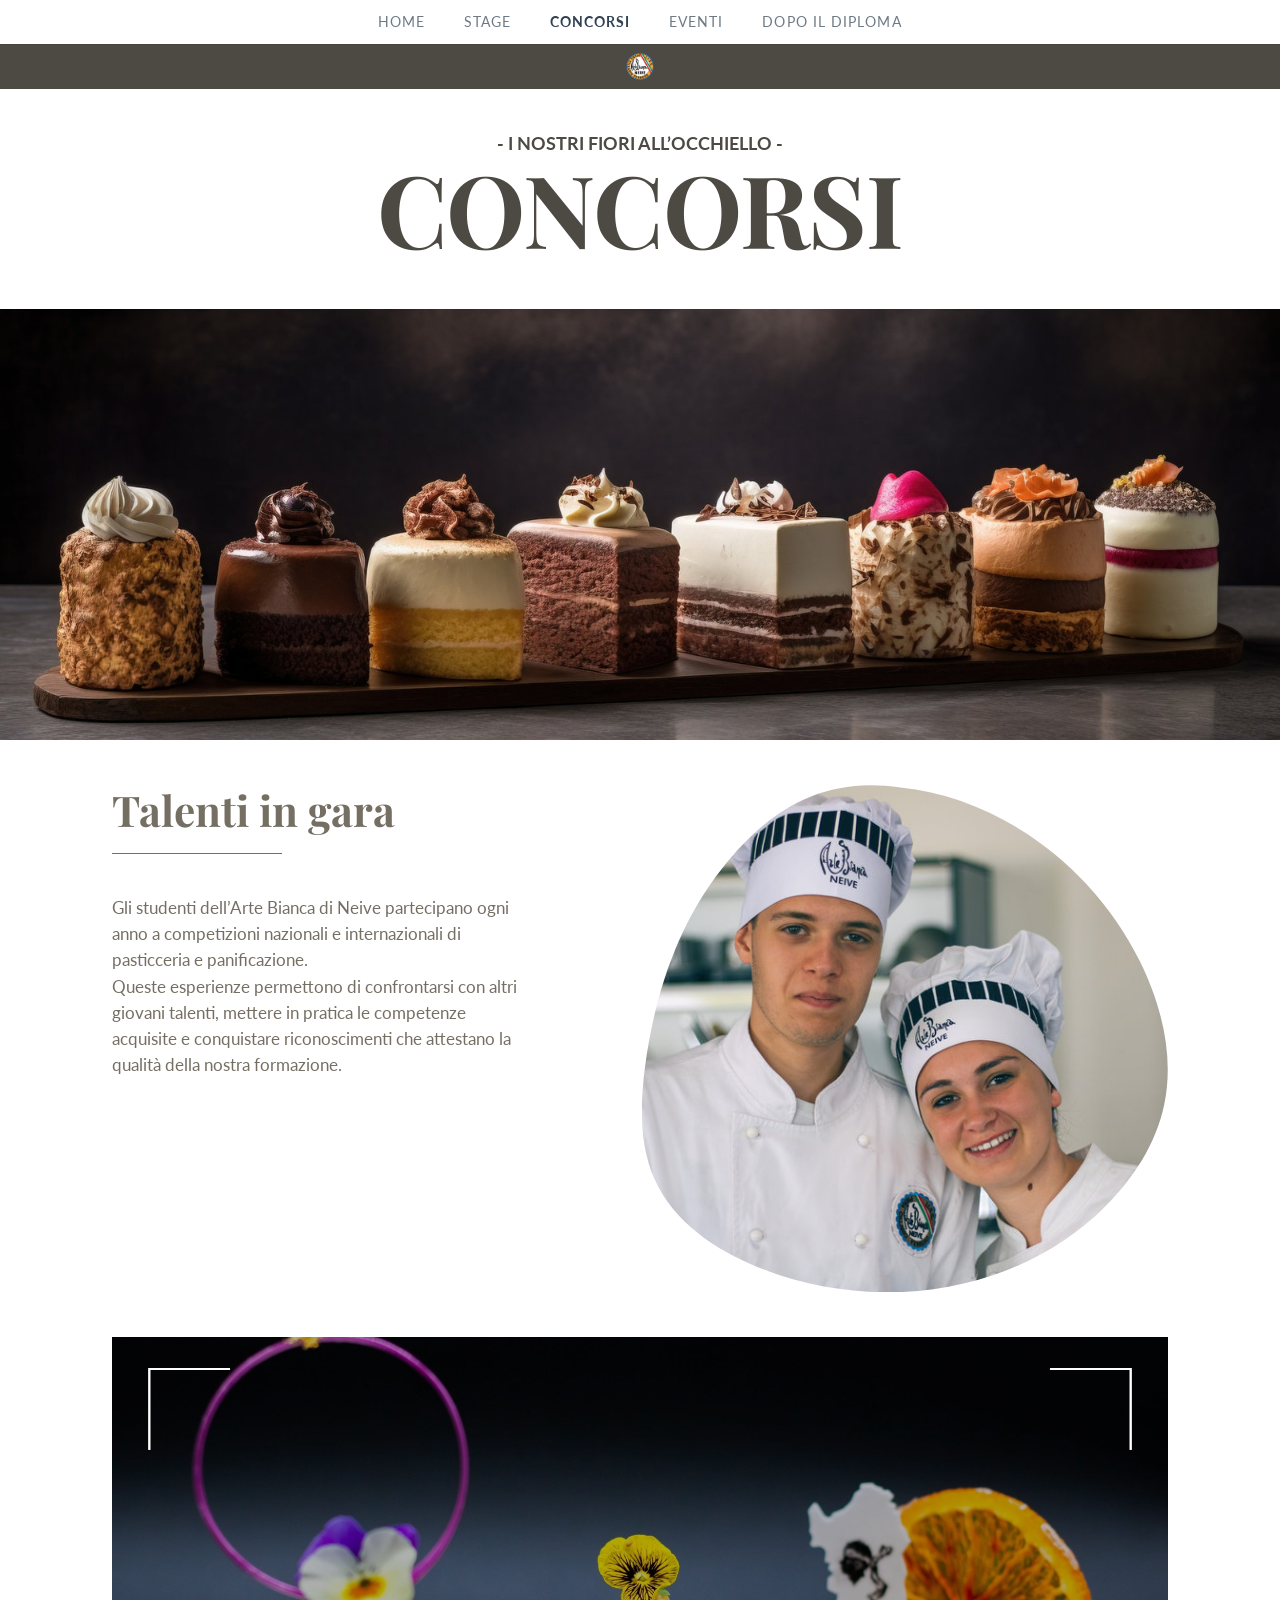
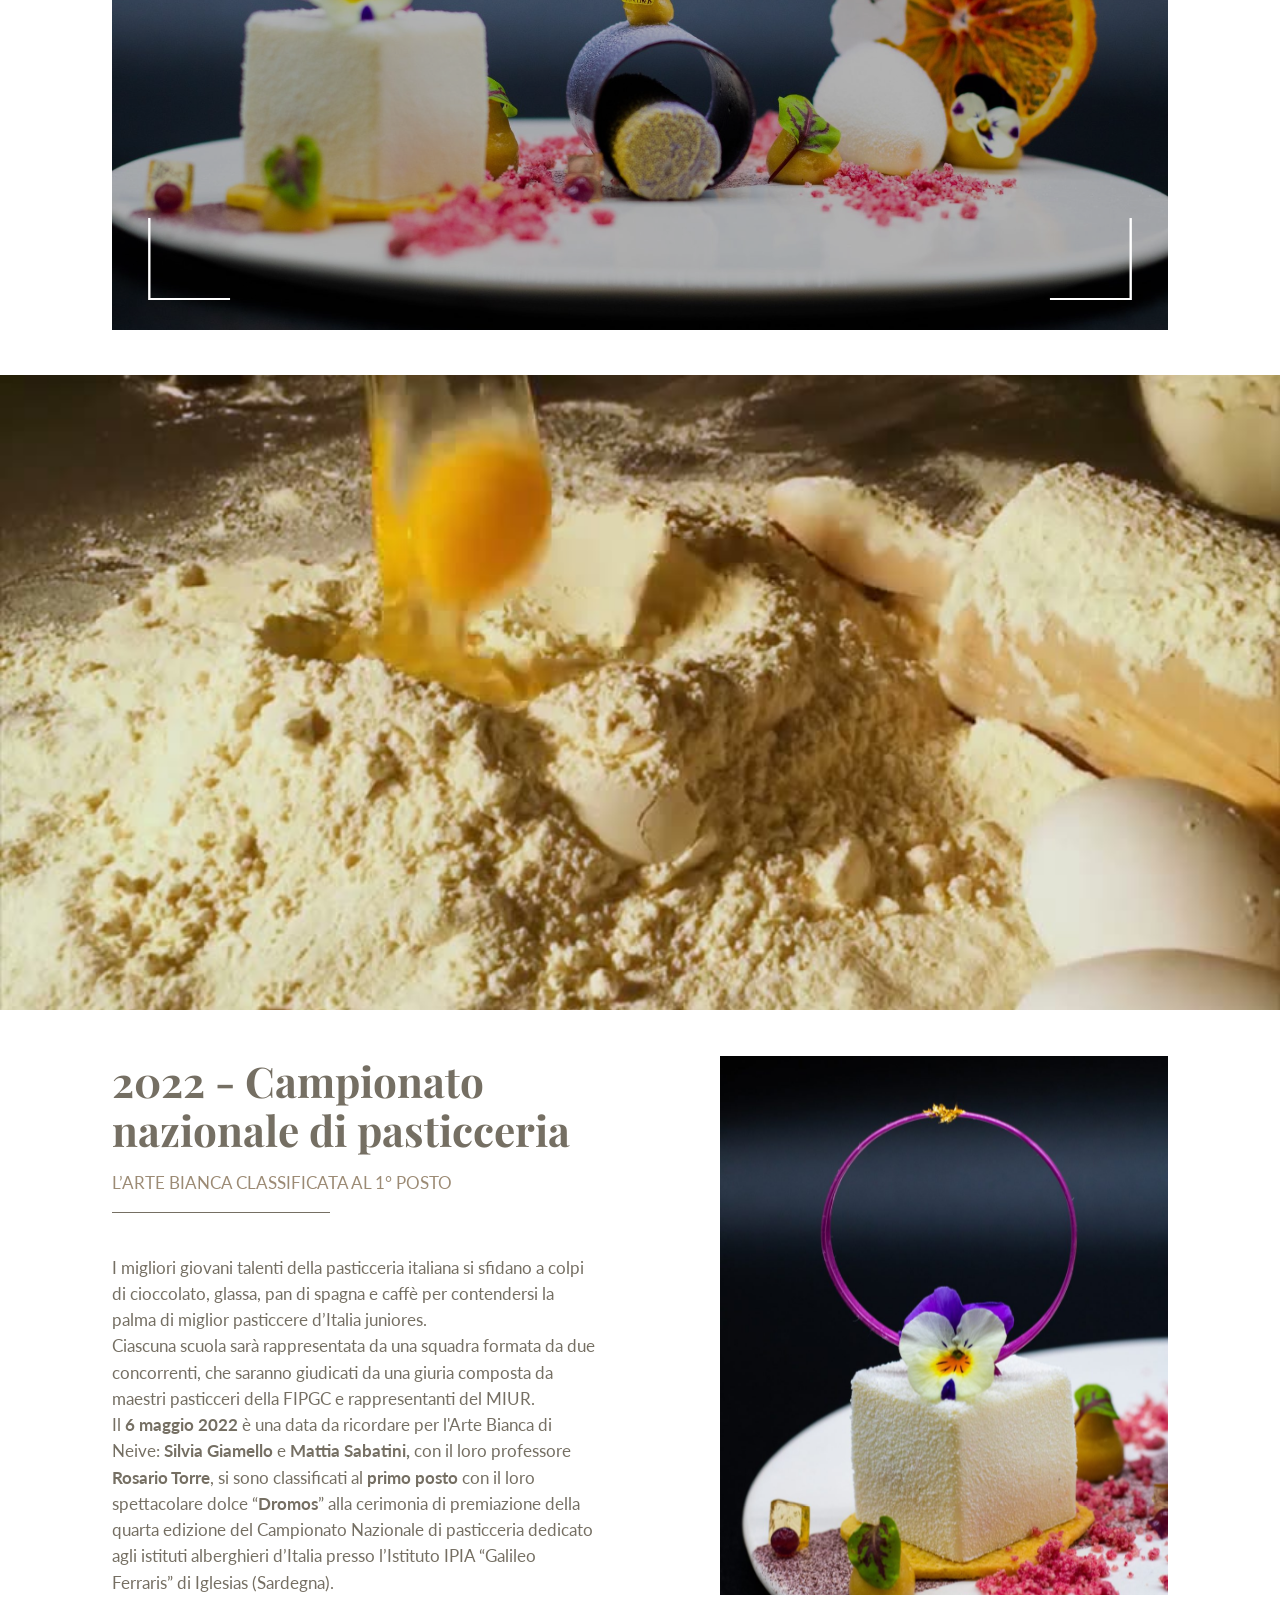
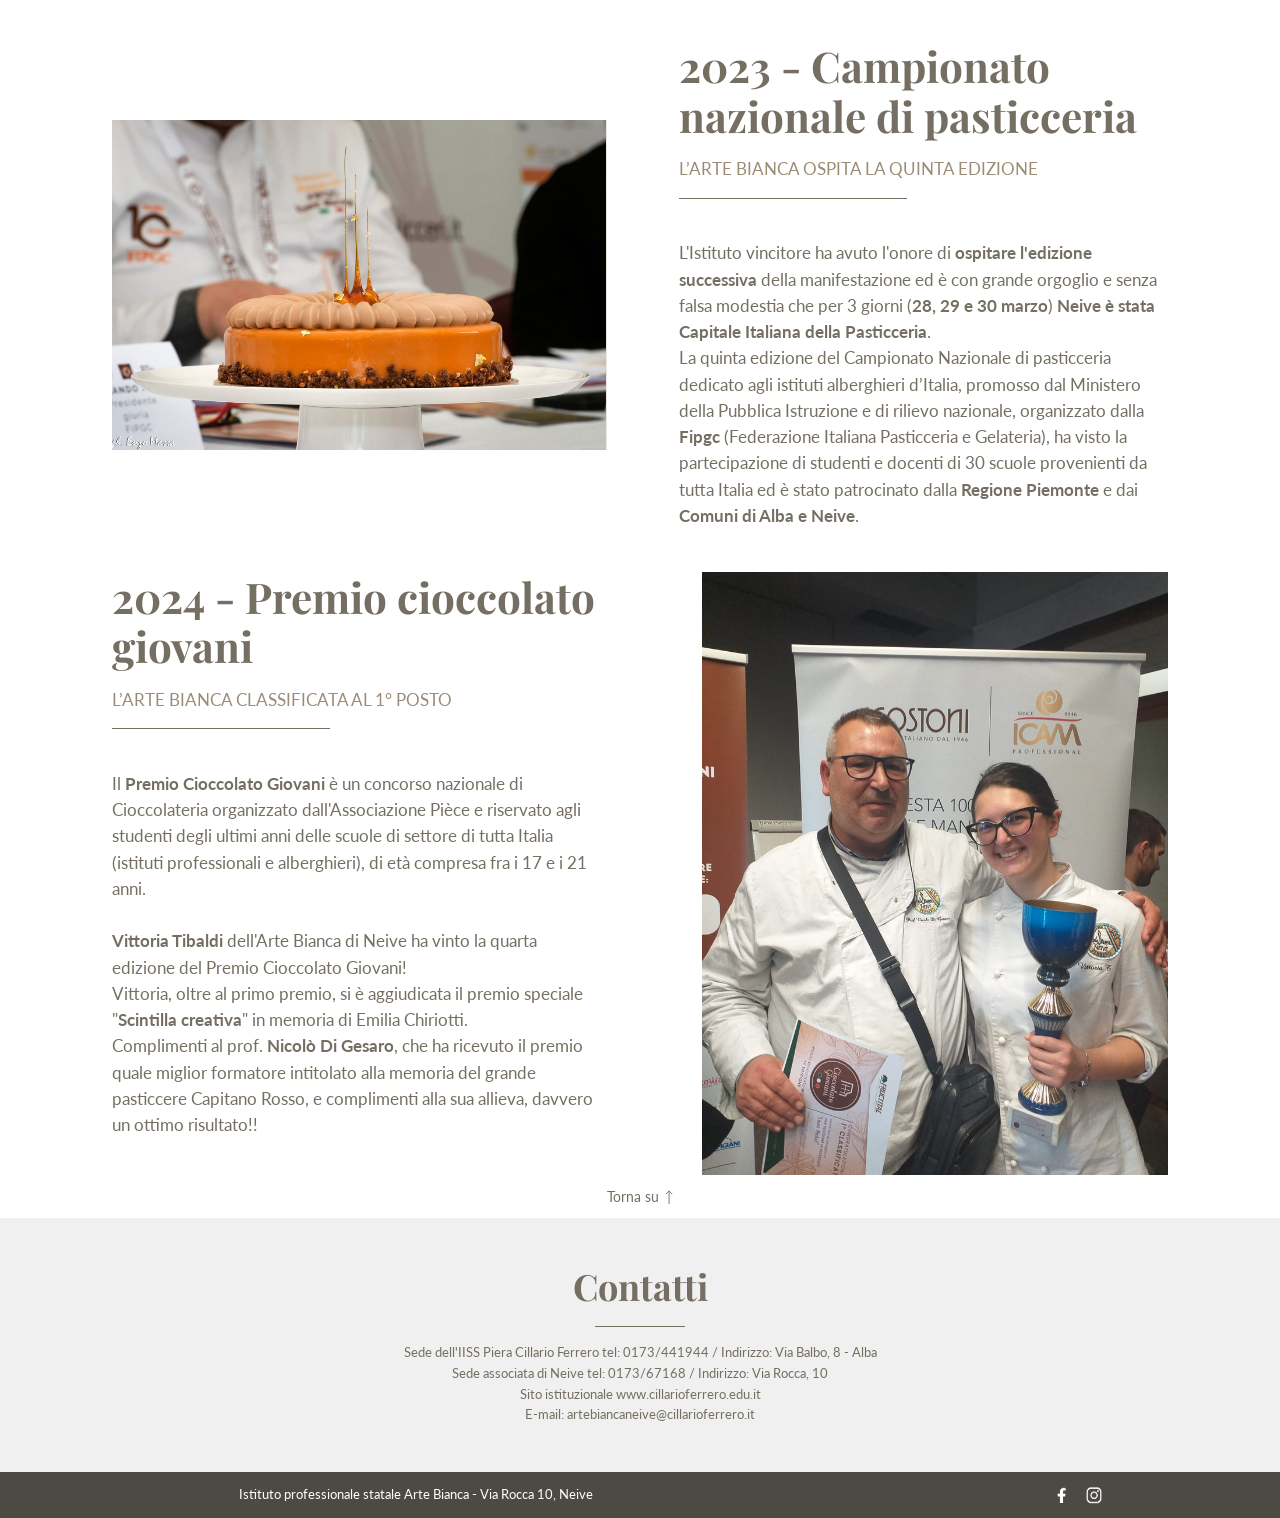
==== concorsi.html @ ced100b2 "Foto leggere e movimento discreto Foto: ogni foto delle pagine ha piu' misure (media/ridotte) e il b" ====
<!DOCTYPE html>
<html lang="it">
<head>
<meta charset="utf-8">
<meta name="viewport" content="width=device-width, initial-scale=1">
<title>Concorsi - Arte Bianca di Neive</title>
<meta name="description" content="I concorsi dell’Arte Bianca di Neive: Campionato nazionale di pasticceria e Premio Cioccolato Giovani.">
<link rel="canonical" href="https://artebiancaneive.org/concorsi">
<link rel="icon" href="favicon-32.png" sizes="32x32">
<link rel="icon" href="favicon-192.png" sizes="192x192">
<link rel="apple-touch-icon" href="apple-touch-icon.png" sizes="180x180">
<link rel="preconnect" href="https://fonts.googleapis.com">
<link rel="preconnect" href="https://fonts.gstatic.com" crossorigin>
<link href="https://fonts.googleapis.com/css2?family=Lato:wght@400;700&family=Nunito+Sans:wght@800&family=Playfair+Display:ital,wght@0,400;0,700;1,400;1,700&display=swap" rel="stylesheet">
<link rel="stylesheet" href="stile.css">
</head>
<body id="inizio">

<svg width="0" height="0" style="position:absolute" aria-hidden="true">
  <clipPath id="forma-macchia" clipPathUnits="objectBoundingBox">
    <path d="M0.9475 0.3481C0.8592 0.1611 0.6811 0.0244 0.4914 0.0044C0.3366 -0.0195 0.2347 0.0561 0.1515 0.1655C0.0683 0.2748 0.0241 0.4142 0.0062 0.5547C-0.0032 0.6290 -0.0051 0.7077 0.0237 0.7757C0.0604 0.8620 0.1404 0.9169 0.2219 0.9510C0.4411 1.0428 0.7101 1.0072 0.8807 0.8314C0.9341 0.7764 0.9778 0.7075 0.9934 0.6293C1.0124 0.5344 0.9883 0.4345 0.9475 0.3481Z"/>
  </clipPath>
</svg>

<nav class="menu" aria-label="Menu principale">
  <a href="/" data-t="HOME">HOME</a>
  <a href="/stage" data-t="STAGE">STAGE</a>
  <a href="/concorsi" class="attivo" aria-current="page" data-t="CONCORSI">CONCORSI</a>
  <a href="/eventi" data-t="EVENTI">EVENTI</a>
  <a href="/dopo-il-diploma" data-t="DOPO IL DIPLOMA">DOPO IL DIPLOMA</a>
</nav>

<div class="fascia"><img src="media/logo-scuola.png" alt="Logo Arte Bianca Neive, IISS Piera Cillario Ferrero"></div>

<header class="testata-pag">
  <p class="kicker">- I nostri fiori all’occhiello -</p>
  <h1>CONCORSI</h1>
</header>

<div class="fascia-media m" style="--m:8;aspect-ratio:1414/476"><img src="media/concorsi-hero-dolci.jpg" alt="Una fila di monoporzioni di pasticceria su un'alzata di legno" style="object-position:50% 53%" srcset="media/ridotte/concorsi-hero-dolci-480.jpg 480w, media/ridotte/concorsi-hero-dolci-800.jpg 800w, media/ridotte/concorsi-hero-dolci-1200.jpg 1200w, media/ridotte/concorsi-hero-dolci-1600.jpg 1600w, media/ridotte/concorsi-hero-dolci-2000.jpg 2000w, media/concorsi-hero-dolci.jpg 2399w" sizes="100vw"></div>

<section class="col due m" style="--m:41;--a:450;--b:581;--al:start">
  <div>
    <h2 class="t-sez" style="--tl:74">Talenti in gara</h2>
    <div class="riga m" style="--w:188;--m:10"></div>
    <div class="testo m" style="--m:45">
      <p>Gli studenti dell’Arte Bianca di Neive partecipano ogni anno a competizioni nazionali e internazionali di pasticceria e panificazione.</p>
      <p>Queste esperienze permettono di confrontarsi con altri giovani talenti, mettere in pratica le competenze acquisite e conquistare riconoscimenti che attestano la qualità della nostra formazione.</p>
    </div>
  </div>
  <img class="macchia m" style="--m:9;aspect-ratio:581/560" src="media/concorsi-talenti.jpg" alt="Due studenti dell'Arte Bianca in divisa da pasticcere" srcset="media/ridotte/concorsi-talenti-480.jpg 480w, media/ridotte/concorsi-talenti-800.jpg 800w, media/ridotte/concorsi-talenti-1200.jpg 1200w, media/ridotte/concorsi-talenti-1600.jpg 1600w, media/ridotte/concorsi-talenti-2000.jpg 2000w, media/concorsi-talenti.jpg 2400w" sizes="(max-width: 899px) 95vw, 45vw">
</section>

<div class="col riquadro m" style="--m:49;aspect-ratio:1166/656"><div class="ss" data-ss="concorsi" role="img" aria-label="I concorsi: Campionato nazionale di pasticceria, Cooking Quiz"></div></div>

<div class="fascia-media m" style="--m:49;aspect-ratio:1414/702"><video data-src="media/video-impasto-pirottini.mp4" data-poster="media/copertina-impasto-pirottini.jpg" muted loop playsinline style="object-position:50% 5%" aria-label="Impasto versato nei pirottini"></video></div>

<section class="col due m" style="--m:50;--a:540;--b:495;--al:start">
  <div>
    <h2 class="t-sez" style="--tl:55">2022 - Campionato<br>nazionale di pasticceria</h2>
    <p class="t-sotto m" style="--m:18">L’Arte Bianca classificata al 1° posto</p>
    <div class="riga m" style="--w:241;--m:19"></div>
    <div class="testo m" style="--m:46">
      <p>I migliori giovani talenti della pasticceria italiana si sfidano a colpi di cioccolato, glassa, pan di spagna e caffè per contendersi la palma di miglior pasticcere d’Italia juniores.</p>
      <p>Ciascuna scuola sarà rappresentata da una squadra formata da due concorrenti, che saranno giudicati da una giuria composta da maestri pasticceri della FIPGC e rappresentanti del MIUR.</p>
      <p>Il <b>6 maggio 2022</b> è una data da ricordare per l'Arte Bianca di Neive: <b>Silvia Giamello</b> e <b>Mattia Sabatini,</b> con il loro professore <b>Rosario Torre</b>, si sono classificati al <b>primo posto</b> con il loro spettacolare dolce “<b>Dromos</b>” alla cerimonia di premiazione della quarta edizione del Campionato Nazionale di pasticceria dedicato agli istituti alberghieri d’Italia presso l’Istituto IPIA “Galileo Ferraris” di Iglesias (Sardegna).</p>
    </div>
  </div>
  <div class="riquadro" style="aspect-ratio:495/596"><div class="ss" data-ss="campionato-2022" style="--ss-x:50%;--ss-y:45%" role="img" aria-label="Il dolce Dromos del Campionato nazionale 2022"></div></div>
</section>

<section class="col due inverti m" style="--m:50;--a:546;--b:540">
  <div>
    <h2 class="t-sez" style="--tl:55">2023 - Campionato<br>nazionale di pasticceria</h2>
    <p class="t-sotto m" style="--m:18">L’Arte Bianca ospita la quinta edizione</p>
    <div class="riga m" style="--w:252;--m:19"></div>
    <div class="testo m" style="--m:46">
      <p>L'Istituto vincitore ha avuto l'onore di <b>ospitare l'edizione successiva</b> della manifestazione ed è con grande orgoglio e senza falsa modestia che per 3 giorni (<b>28, 29 e 30 marzo</b>) <b>Neive è stata Capitale Italiana della Pasticceria</b>.</p>
      <p>La quinta edizione del Campionato Nazionale di pasticceria dedicato agli istituti alberghieri d’Italia, promosso dal Ministero della Pubblica Istruzione e di rilievo nazionale, organizzato dalla <b>Fipgc</b> (Federazione Italiana Pasticceria e Gelateria), ha visto la partecipazione di studenti e docenti di 30 scuole provenienti da tutta Italia ed è stato patrocinato dalla <b>Regione Piemonte</b> e dai <b>Comuni di Alba e Neive</b>.</p>
    </div>
  </div>
  <div class="riquadro" style="aspect-ratio:546/364"><div class="ss" data-ss="campionato-2023" role="img" aria-label="Il Campionato nazionale di pasticceria 2023 a Neive"></div></div>
</section>

<section class="col due m" style="--m:47;--a:540;--b:515;--al:start">
  <div>
    <h2 class="t-sez" style="--tl:55">2024 - Premio cioccolato<br>giovani</h2>
    <p class="t-sotto m" style="--m:18">L’Arte Bianca classificata al 1° posto</p>
    <div class="riga m" style="--w:241;--m:19"></div>
    <div class="testo m" style="--m:46">
      <p>Il <b>Premio Cioccolato Giovani</b> è un concorso nazionale di Cioccolateria organizzato dall'Associazione Pièce e riservato agli studenti degli ultimi anni delle scuole di settore di tutta Italia (istituti professionali e alberghieri), di età compresa fra i 17 e i 21 anni.</p>
      <p class="stacco"><b>Vittoria Tibaldi</b> dell'Arte Bianca di Neive ha vinto la quarta edizione del Premio Cioccolato Giovani!</p>
      <p>Vittoria, oltre al primo premio, si è aggiudicata il premio speciale "<b>Scintilla creativa</b>" in memoria di Emilia Chiriotti.</p>
      <p>Complimenti al prof. <b>Nicolò Di Gesaro</b>, che ha ricevuto il premio quale miglior formatore intitolato alla memoria del grande pasticcere Capitano Rosso, e complimenti alla sua allieva, davvero un ottimo risultato!!</p>
    </div>
  </div>
  <div class="riquadro" style="aspect-ratio:515/666"><img src="media/concorsi-premio-cioccolato.jpg" alt="Vittoria Tibaldi con la coppa del Premio Cioccolato Giovani insieme al suo professore" srcset="media/ridotte/concorsi-premio-cioccolato-480.jpg 480w, media/ridotte/concorsi-premio-cioccolato-800.jpg 800w, media/ridotte/concorsi-premio-cioccolato-1200.jpg 1200w, media/concorsi-premio-cioccolato.jpg 1536w" sizes="(max-width: 899px) 95vw, 40vw" loading="lazy" decoding="async"></div>
</section>

<a class="torna" href="#inizio">Torna su <svg viewBox="0 0 9 16" aria-hidden="true"><path d="M4.5 15.5V1M1 4.5l3.5-3.5 3.5 3.5" fill="none" stroke="currentColor" stroke-width="1"/></svg></a>

<section class="contatti">
  <h2>Contatti</h2>
  <div class="riga"></div>
  <p class="righe">Sede dell'IISS Piera Cillario Ferrero tel: 0173/441944 / Indirizzo: Via Balbo, 8 - Alba<br>Sede associata di Neive tel: 0173/67168 / Indirizzo: Via Rocca, 10<br>Sito istituzionale <a href="https://www.cillarioferrero.edu.it/" target="_blank" rel="noopener">www.cillarioferrero.edu.it</a><br>E-mail: artebiancaneive@cillarioferrero.it</p>
</section>

<footer class="piede">
  <div class="col">
    <p class="indirizzo">Istituto professionale statale Arte Bianca - Via Rocca 10, Neive</p>
    <div class="social">
      <a href="https://www.facebook.com/p/IISS-Arte-Bianca-Neive-100063560233751/?locale=it_IT" target="_blank" rel="noopener" aria-label="Facebook"><img class="fb" src="media/icona-facebook.png" alt="" loading="lazy" decoding="async"></a>
      <a href="https://www.instagram.com/iissartebiancadineive/" target="_blank" rel="noopener" aria-label="Instagram"><img class="ig" src="media/icona-instagram.png" alt="" loading="lazy" decoding="async"></a>
    </div>
  </div>
</footer>

<script src="slideshow-dati.js"></script>
<script src="slideshow.js"></script>
<script src="script.js"></script>
</body>
</html>
---- stile.css ----
/* Sito Arte Bianca di Neive - stile comune a tutte le pagine.
   Le misure vengono dal sito Canva visto largo 1414 px: 1 unita' (--u) = 1 px a quella larghezza
   e tutto scala con la finestra come fa Canva. Sotto i 900 px parte la versione per il telefono.
   Negli elementi, --m e' lo spazio sopra, --w la larghezza, --a e --b le due colonne. */

:root{
  --u: calc(100vw / 1414);
  --ink:#4d4a44; --testo:#756f63; --sotto:#9c8b75; --menu:#304254; --beige:#eae7e1; --grigio:#f0f0f0; --divisore:#d8d5d0;
  --serif:'Playfair Display', Georgia, serif;
  --sans:'Lato', Arial, sans-serif;
  --col: calc(1166 * var(--u));
  --fs: max(15px, calc(18.7 * var(--u)));
  --lh: max(23px, calc(29 * var(--u)));
}
*{box-sizing:border-box;margin:0;padding:0}
html{scroll-behavior:smooth}
body{background:#fff;color:var(--testo);font-family:var(--sans);font-size:var(--fs);line-height:var(--lh);-webkit-font-smoothing:antialiased}
a{color:inherit;text-decoration:none}
b,strong{font-weight:700}
img,video{display:block}
ul{list-style:none}
.col{width:var(--col);margin-left:auto;margin-right:auto}
.m{margin-top:calc(var(--m, 0) * var(--u))}
.w{width:calc(var(--w) * var(--u));max-width:100%}
.centro{text-align:center}
.centro .riga,.centro .w{margin-left:auto;margin-right:auto}

/* ---------- menu e fascia scura ---------- */
/* menu centrato sull'asse del logo e dei titoli; la riga sottile lo stacca dal testo quando resta in alto */
.menu{position:sticky;top:0;z-index:20;background:#fff;height:max(44px,calc(48 * var(--u)));display:flex;justify-content:center;box-shadow:0 1px 0 rgba(0,0,0,.06)}
.menu a{display:flex;flex-direction:column;align-items:center;justify-content:center;padding:0 calc(21 * var(--u));font-size:max(13px,calc(15 * var(--u)));letter-spacing:.08em;color:var(--menu);white-space:nowrap;opacity:.7;transition:opacity .2s}
/* copia invisibile in neretto: ogni voce e' gia' larga come quando e' la pagina aperta, cosi' il menu non balla */
.menu a::after{content:attr(data-t);font-weight:700;height:0;visibility:hidden;overflow:hidden}
.menu a:hover,.menu a:focus-visible,.menu a.attivo{opacity:1}
.menu a.attivo{font-weight:700}
.fascia{background:var(--ink);height:calc(50 * var(--u));display:flex;align-items:center;justify-content:center}
.fascia img{width:calc(33 * var(--u));height:auto}

/* ---------- testata della Home ---------- */
.testata{text-align:center;padding-top:calc(20 * var(--u))}
.kicker{font-weight:700;font-size:calc(20 * var(--u));line-height:calc(28 * var(--u));color:var(--ink);text-transform:uppercase}
.titolo{display:inline-block;font-family:var(--serif);color:var(--ink);font-size:calc(110.7 * var(--u));margin-top:calc(-3 * var(--u));text-align:left}
.titolo h1{font-weight:700;font-size:1em;line-height:.9937;letter-spacing:-.01em;text-align:center}
.titolo .di-neive{display:flex;align-items:baseline;padding-left:1.418em;margin-top:.0813em}
.titolo .di{font-style:italic;font-size:.1807em;line-height:1.4;width:1.55em}
.titolo .neive{font-size:.4815em;line-height:1;letter-spacing:-.01em}

/* ---------- testata delle altre pagine ---------- */
.testata-pag{height:calc(235 * var(--u));padding-top:calc(46 * var(--u));text-align:center}
.testata-pag h1{font-family:var(--serif);font-weight:700;color:var(--ink);font-size:calc(110.7 * var(--u));line-height:.9937;letter-spacing:-.01em;margin-top:calc(2 * var(--u))}
.testata-pag.senza-kicker{padding-top:calc(67 * var(--u))}

/* ---------- foto e video ---------- */
.fascia-media{width:100%;overflow:hidden;background:#e9e6e0}
.riquadro{overflow:hidden;background:#e9e6e0;position:relative}
.fascia-media img,.fascia-media video,.riquadro img,.riquadro video{width:100%;height:100%;object-fit:cover}
.eroe{aspect-ratio:1414/493}
.macchia{width:100%;aspect-ratio:1/1;object-fit:cover;clip-path:url(#forma-macchia)}

/* ---------- titoli, sottotitoli, righe ---------- */
.t-sez{font-family:var(--serif);font-weight:700;font-size:calc(46.7 * var(--u));line-height:calc(var(--tl, 65) * var(--u));color:var(--testo)}
.t-sotto{font-size:var(--fs);line-height:max(20px,calc(26 * var(--u)));color:var(--sotto);text-transform:uppercase}
.t-sotto.serif{font-family:var(--serif);line-height:max(20px,calc(22 * var(--u)))}
.riga{height:1px;background:var(--testo);width:calc(var(--w, 158) * var(--u))}
.divisore{height:1px;background:var(--divisore)}
.t-evento{font-weight:700;font-size:calc(24 * var(--u));line-height:calc(28 * var(--u));color:var(--sotto);text-transform:uppercase}

/* ---------- testo corrente ---------- */
.testo p+p{margin-top:0}
.testo .stacco{margin-top:var(--lh)}

/* ---------- due colonne ---------- */
.due{display:grid;grid-template-columns:calc(var(--a) * var(--u)) calc(var(--b) * var(--u));justify-content:space-between;align-items:var(--al, center)}
.due.inverti>:first-child{order:2}

/* ---------- tabelle ---------- */
.tabella-scorre{width:100%}
table{border-collapse:collapse;margin:0 auto;text-align:center;color:var(--testo);width:calc(var(--w, 1167) * var(--u))}
th,td{border:1px solid var(--ink);padding:0 6px;font-weight:400}
th{background:var(--testo);color:#fff;font-weight:700}
tbody tr:nth-child(even){background:var(--beige)}
.tab-piano{font-size:max(11px,calc(12 * var(--u)));line-height:1.33}
.tab-piano th{font-size:max(12px,calc(13.3 * var(--u)))}
.tab-piano th,.tab-piano td{height:calc(37 * var(--u))}
.tab-piano thead th:first-child{width:calc(582 * var(--u))}
.tab-stage{font-size:max(12px,calc(13.3 * var(--u)));line-height:1.35}
.tab-stage th{font-size:max(12px,calc(14.7 * var(--u)));text-transform:uppercase}
.tab-stage th,.tab-stage td{height:calc(var(--rh, 50.7) * var(--u))}
.maiuscolo td:first-child{text-transform:uppercase}
.breve{display:none}
.note{font-size:max(12px,calc(13.3 * var(--u)));line-height:max(18px,calc(21 * var(--u)));text-align:left}

/* ---------- video di YouTube ---------- */
.video-yt{aspect-ratio:1166/655;position:relative;background:#0f1015 center/cover no-repeat;cursor:pointer;overflow:hidden}
.video-yt .barra{position:absolute;left:0;right:0;top:0;display:flex;align-items:center;gap:12px;padding:14px 16px 40px;background:linear-gradient(rgba(0,0,0,.55),rgba(0,0,0,0));color:#fff;font-family:Roboto,Arial,sans-serif;text-align:left}
.video-yt .barra img{width:40px;height:40px;border-radius:50%;background:#fff}
.video-yt .barra b{display:block;font-size:18px;line-height:22px;font-weight:500}
.video-yt .barra small{display:block;font-size:13px;line-height:17px;opacity:.9}
.video-yt .play{position:absolute;left:50%;top:50%;width:68px;height:48px;transform:translate(-50%,-50%)}
.video-yt .play svg{width:100%;height:100%}
.video-yt .play .fondo{fill:#f00;transition:fill .15s}
.video-yt:hover .play .fondo{fill:#cc0000}
.video-yt iframe{position:absolute;inset:0;width:100%;height:100%;border:0}

/* ---------- Home: Neive e storia ---------- */
.intesta{position:relative}
.borghi{position:absolute;left:calc(311 * var(--u));top:calc(16 * var(--u));width:calc(139 * var(--u));height:auto}
.collage{display:grid;grid-template-columns:359fr 193fr;gap:calc(5 * var(--u))}
.collage .a{aspect-ratio:359/277}
.collage .b{aspect-ratio:193/277}
.collage .c{grid-column:1 / span 2;aspect-ratio:557/354}
.foto-pila{display:grid;gap:calc(4 * var(--u))}
.foto-pila .riquadro{aspect-ratio:558/354}

/* ---------- Home: Percorso 4+2 ---------- */
.p42-valori{display:flex;justify-content:center;align-items:center;gap:calc(22 * var(--u));font-family:var(--serif);font-style:italic;font-size:max(18px,calc(26 * var(--u)));line-height:1.3;color:var(--testo)}
.p42-valori i{width:calc(6 * var(--u));min-width:5px;aspect-ratio:1;border-radius:50%;background:var(--sotto)}
.p42-due{display:grid;grid-template-columns:1fr 1fr;gap:calc(6 * var(--u))}
.pannello{background:var(--grigio);padding:calc(44 * var(--u)) calc(50 * var(--u)) calc(48 * var(--u));text-align:left}
.pannello h3,.p42-alt h3{font-family:var(--serif);font-weight:700;font-size:calc(34 * var(--u));line-height:calc(44 * var(--u));color:var(--testo)}
.pannello .testo{margin-top:calc(18 * var(--u))}
.elenco{margin-top:calc(22 * var(--u))}
.elenco li{position:relative;padding-left:calc(24 * var(--u))}
.elenco li+li{margin-top:calc(10 * var(--u))}
.elenco li::before{content:"";position:absolute;left:0;top:calc(0.5 * var(--lh) - 3px);width:6px;height:6px;border-radius:50%;background:var(--sotto)}
.tappe{margin-top:calc(26 * var(--u))}
.tappa{display:grid;grid-template-columns:calc(84 * var(--u)) 1fr;column-gap:calc(24 * var(--u));align-items:center}
.tappa .n{width:calc(84 * var(--u));height:calc(84 * var(--u));min-width:56px;min-height:56px;border-radius:50%;background:#fff;display:flex;align-items:center;justify-content:center;font-family:var(--serif);font-weight:700;font-size:max(30px,calc(44 * var(--u)));line-height:1;color:var(--testo)}
.tappa b{display:block;font-family:var(--serif);font-size:max(19px,calc(24 * var(--u)));line-height:1.25;font-weight:700}
.tappa small{display:block;font-size:var(--fs);line-height:var(--lh)}
.tappa-filo{width:1px;height:calc(34 * var(--u));min-height:22px;background:var(--sotto);margin-left:calc(42 * var(--u))}
.p42-alt{margin-top:calc(6 * var(--u));background:var(--beige);padding:calc(40 * var(--u)) calc(50 * var(--u)) calc(46 * var(--u));text-align:center}
.p42-alt .testo{margin-top:calc(10 * var(--u))}
.scelte{display:flex;justify-content:center;flex-wrap:wrap;gap:calc(16 * var(--u));margin-top:calc(26 * var(--u))}
.scelte span{background:#fff;border-radius:999px;padding:calc(14 * var(--u)) calc(34 * var(--u));min-width:calc(250 * var(--u));font-family:var(--serif);font-style:italic;font-size:max(17px,calc(22 * var(--u)));line-height:1.3;color:var(--testo)}

/* ---------- Stage: mosaico e mobilita' ---------- */
.mosaico{display:grid;gap:calc(5 * var(--u))}
.mosaico .fila{display:grid;gap:calc(4 * var(--u))}
.mosaico .r1{aspect-ratio:651/302}
.mosaico .f2{grid-template-columns:1fr 1fr}
.mosaico .f2 .riquadro{aspect-ratio:325/151}
.mosaico .f3{grid-template-columns:211fr 224fr 205fr;gap:calc(5 * var(--u))}
.mosaico .f3 .riquadro{aspect-ratio:auto;height:calc(150 * var(--u))}
.mosaico .logo{background:#fff}
.mosaico .logo img{object-fit:contain}
.foto-estero{display:grid;grid-template-columns:578fr 583fr;gap:calc(5 * var(--u))}
.foto-estero .sx{display:grid;grid-template-rows:307fr 292fr;gap:calc(6 * var(--u))}
.foto-estero .sx .riquadro img{position:absolute;inset:0}
.foto-estero .dx{aspect-ratio:583/604}
.cifre{font-variant-numeric:lining-nums}
.tasto circle{fill:rgba(255,255,255,.78)}
.tasto path{fill:rgba(70,45,45,.75)}

/* ---------- Eventi: righe con foto o video a destra ---------- */
.evento{display:grid;grid-template-columns:calc(450 * var(--u)) calc(640 * var(--u));justify-content:space-between;align-items:center;padding:calc(25 * var(--u)) 0}
.evento+.evento{border-top:1px solid var(--divisore)}
.evento .testo{margin-top:calc(46 * var(--u))}
.master{background:var(--grigio);display:grid;grid-template-columns:calc(471 * var(--u)) calc(500 * var(--u));column-gap:calc(92 * var(--u));padding:calc(23 * var(--u)) calc(76 * var(--u)) calc(24 * var(--u)) calc(22 * var(--u));align-items:start}
.master .foto{aspect-ratio:471/632;border-radius:7px}
.master .intesta-m{display:flex;justify-content:space-between;align-items:baseline;margin-top:calc(48 * var(--u))}
.master .data{font-size:var(--fs);line-height:calc(22 * var(--u));color:var(--sotto)}
.master .testo{margin-top:calc(46 * var(--u))}

/* ---------- Dopo il diploma: schede dei video degli ex allievi ---------- */
.ex-allievi{display:grid;grid-template-columns:1fr 1fr;gap:calc(5 * var(--u)) calc(6 * var(--u))}
.scheda-video{display:block;background:var(--grigio);padding:calc(20 * var(--u)) calc(23 * var(--u)) calc(24 * var(--u))}
.scheda-video .anteprima{display:block;position:relative;aspect-ratio:532/299;border-radius:7px;overflow:hidden;background:#000}
.scheda-video .anteprima img{width:100%;height:100%;object-fit:contain}
.scheda-video .anteprima{cursor:pointer}
.scheda-video .anteprima iframe{position:absolute;inset:0;width:100%;height:100%;border:0}
.in-onda{cursor:default !important}
.scheda-video .tasto{position:absolute;left:50%;top:50%;width:max(36px,calc(45 * var(--u)));aspect-ratio:1;transform:translate(-50%,-50%);transition:transform .2s}
.scheda-video:hover .tasto{transform:translate(-50%,-50%) scale(1.12)}
.scheda-video .nome{display:block;margin-top:calc(28 * var(--u));font-family:var(--serif);font-weight:700;font-style:italic;font-size:max(17px,calc(21.3 * var(--u)));line-height:calc(25 * var(--u));color:var(--testo)}

/* ---------- chiusura ---------- */
.torna{display:flex;justify-content:center;align-items:center;gap:6px;margin-top:calc(13 * var(--u));font-size:max(14px,calc(16 * var(--u)));line-height:calc(25 * var(--u))}
.torna svg{width:max(8px,calc(9 * var(--u)));height:max(14px,calc(16 * var(--u)))}
.contatti{background:var(--grigio);margin-top:calc(10 * var(--u));padding:calc(47 * var(--u)) 0 calc(52 * var(--u));text-align:center}
.contatti h2{font-family:var(--serif);font-weight:700;font-size:calc(39.9 * var(--u));line-height:calc(55.9 * var(--u))}
.contatti .riga{width:calc(100 * var(--u));margin:calc(16 * var(--u)) auto 0}
.contatti .righe{margin-top:calc(17 * var(--u));font-size:max(13px,calc(14.6 * var(--u)));line-height:max(20px,calc(23 * var(--u)))}
.piede{background:var(--ink);color:#fff}
.piede .col{display:flex;align-items:center;min-height:calc(50 * var(--u));font-size:max(13px,calc(14.6 * var(--u)));line-height:1.35}
.piede .indirizzo{width:calc(558 * var(--u));margin-left:calc(57 * var(--u));text-align:center}
.piede .social{margin-left:auto;margin-right:calc(72.6 * var(--u));display:flex;align-items:center;gap:calc(21 * var(--u))}
.piede .fb{height:calc(17 * var(--u))}
.piede .ig{height:calc(19 * var(--u))}

/* ---------- slideshow rifatti nella pagina (slideshow.js) ---------- */
.ss{position:relative;width:100%;height:100%;overflow:hidden;background:#e9e6e0}
.ss-palco{position:absolute;left:0;top:0;transform-origin:0 0}
.ss-pagina{position:absolute;left:0;top:0;overflow:hidden;display:none;will-change:transform,opacity}
.ss .ss-palco img{position:absolute;display:block;object-fit:fill;max-width:none}
.ss-testo{display:flex;align-items:center;justify-content:center;text-align:center;font-family:'Nunito Sans',sans-serif;font-weight:800;line-height:1.2;text-transform:uppercase;text-shadow:.035em .04em .07em rgba(0,0,0,.55)}
.ss-testo span{position:relative}
.ss-barra{position:absolute;top:0;height:100%;background:#fff;display:none}

/* ---------- telefono ---------- */
@media (max-width: 899px){
  :root{ --u: calc(100vw / 600); --col: calc(100vw - 32px); --fs: 16px; --lh: 25px; }
  /* le cinque voci si dividono la riga in parti uguali: tutte visibili, facili da toccare, mai tagliate */
  .menu{justify-content:flex-start;padding:0 10px;overflow-x:auto;scrollbar-width:none}
  .menu::-webkit-scrollbar{display:none}
  .menu a{flex:1 1 auto;padding:0;font-size:clamp(11px,3.2vw,13px);letter-spacing:.02em}
  .fascia{height:44px}
  .fascia img{width:30px}
  .testata{padding:20px 16px 0}
  .kicker{font-size:13px;line-height:20px}
  .titolo{font-size:13.3vw;margin-top:2px}
  .titolo .di{font-size:12px;width:auto;margin-right:6px}
  .testata-pag{height:auto;padding:26px 16px 28px}
  .testata-pag.senza-kicker{padding-top:30px}
  .testata-pag h1{font-size:var(--tmob, 13.3vw);margin-top:6px}
  .eroe,.fascia-media{aspect-ratio:16/10 !important}
  .w{width:100%}
  .due,.due.inverti{grid-template-columns:1fr;gap:28px}
  .due.inverti>:first-child{order:0}
  .due>*{margin-top:0 !important}
  .borghi{left:auto;right:0;top:4px;width:92px}
  .intesta.con-logo{padding-right:100px}
  .macchia{max-width:360px;margin:0 auto}
  table{width:100%}
  .tab-piano{font-size:12px;line-height:1.3}
  .tab-piano th,.tab-piano td{height:32px;padding:4px 3px}
  .tab-piano th{font-size:12px}
  .tab-piano thead th:first-child{width:auto}
  .tab-piano th:not(:first-child),.tab-piano td:not(:first-child){width:34px}
  .tab-piano .lungo{display:none}
  .tab-piano .breve{display:inline}
  .tab-stage{font-size:12px}
  .tab-stage th{font-size:12px}
  .tab-stage th,.tab-stage td{height:auto;padding:8px 4px}
  .p42-valori{flex-wrap:wrap;gap:8px 14px}
  .p42-due{grid-template-columns:1fr}
  .pannello,.p42-alt{padding:24px 20px 26px}
  .pannello h3,.p42-alt h3{font-size:26px;line-height:34px}
  .scelte span{min-width:0;width:100%;max-width:280px;padding:10px 18px}
  .tappa{grid-template-columns:56px 1fr;column-gap:16px}
  .tappa-filo{margin-left:28px}
  .evento{grid-template-columns:1fr;gap:18px;padding:24px 0}
  .evento>.riquadro{order:-1}
  .evento .testo{margin-top:14px;max-width:none !important}
  .t-sotto.serif br{display:none}
  .master{grid-template-columns:1fr;padding:16px 16px 22px;row-gap:0}
  .master .foto{max-width:360px;width:100%;margin:0 auto}
  .master .intesta-m{margin-top:18px;flex-wrap:wrap;gap:4px 12px}
  .master .testo{margin-top:12px}
  .ex-allievi{grid-template-columns:1fr;gap:8px}
  .scheda-video{padding:14px 14px 16px}
  .scheda-video .nome{margin-top:12px;line-height:24px}
  .foto-estero{grid-template-columns:1fr}
  .foto-estero .sx{grid-template-rows:none}
  .foto-estero .sx .riquadro:nth-child(1){aspect-ratio:578/307}
  .foto-estero .sx .riquadro:nth-child(2){aspect-ratio:578/292}
  .contatti .righe{font-size:14px}
  .piede .col{flex-direction:column;gap:12px;padding:16px 0}
  .piede .indirizzo{width:auto;margin:0}
  .piede .social{margin:0;gap:22px}
  .piede .fb{height:17px}.piede .ig{height:19px}
  .torna svg{height:14px}
}

/* tablet in verticale: stessa versione del telefono, ma il menu resta raccolto al centro */
@media (min-width: 480px) and (max-width: 899px){
  .menu{justify-content:center}
  .menu a{flex:0 0 auto;padding:0 14px}
}

/* ---------- movimento ---------- */
/* comparsa: quello che sta sotto il primo schermo sale di poco e si accende quando arriva (script.js mette .rivela, poi .visto) */
.rivela{opacity:0;transform:translateY(24px);transition:opacity .8s ease,transform 1s cubic-bezier(.2,.65,.25,1);transition-delay:var(--ritardo,0s)}
.rivela.piena{transform:none}
.rivela.visto{opacity:1;transform:none}
/* la riga sottile sotto i titoli si allunga: dal centro nei blocchi centrati, da sinistra negli altri */
.riga.rivela{opacity:1;transform:scaleX(0);transform-origin:0 50%;transition:transform 1.1s cubic-bezier(.2,.65,.25,1);transition-delay:calc(var(--ritardo,0s) + .2s)}
.centro .riga.rivela,.contatti .riga.rivela{transform-origin:50% 50%}
.riga.rivela.visto{transform:scaleX(1)}
@media print{.rivela{opacity:1 !important;transform:none !important}}

/* foto che rispondono al mouse (solo dove c'e' un mouse): ingrandimento lento del 4% dentro la cornice; i loghi restano fermi */
@media (hover:hover) and (pointer:fine){
  .riquadro>img:not([alt^="Logo"]){transition:transform 1.2s cubic-bezier(.2,.65,.25,1)}
  .riquadro:hover>img:not([alt^="Logo"]){transform:scale(1.04)}
}

/* cambio pagina in dissolvenza; il menu resta fermo al suo posto */
@view-transition{navigation:auto}
.menu{view-transition-name:menu}
::view-transition-old(root),::view-transition-new(root){animation-duration:.4s}

/* chi ha chiesto al telefono o al computer di ridurre le animazioni vede il sito fermo come prima */
@media (prefers-reduced-motion: reduce){
  @view-transition{navigation:none}
  .riquadro>img{transition:none !important;transform:none !important}
}
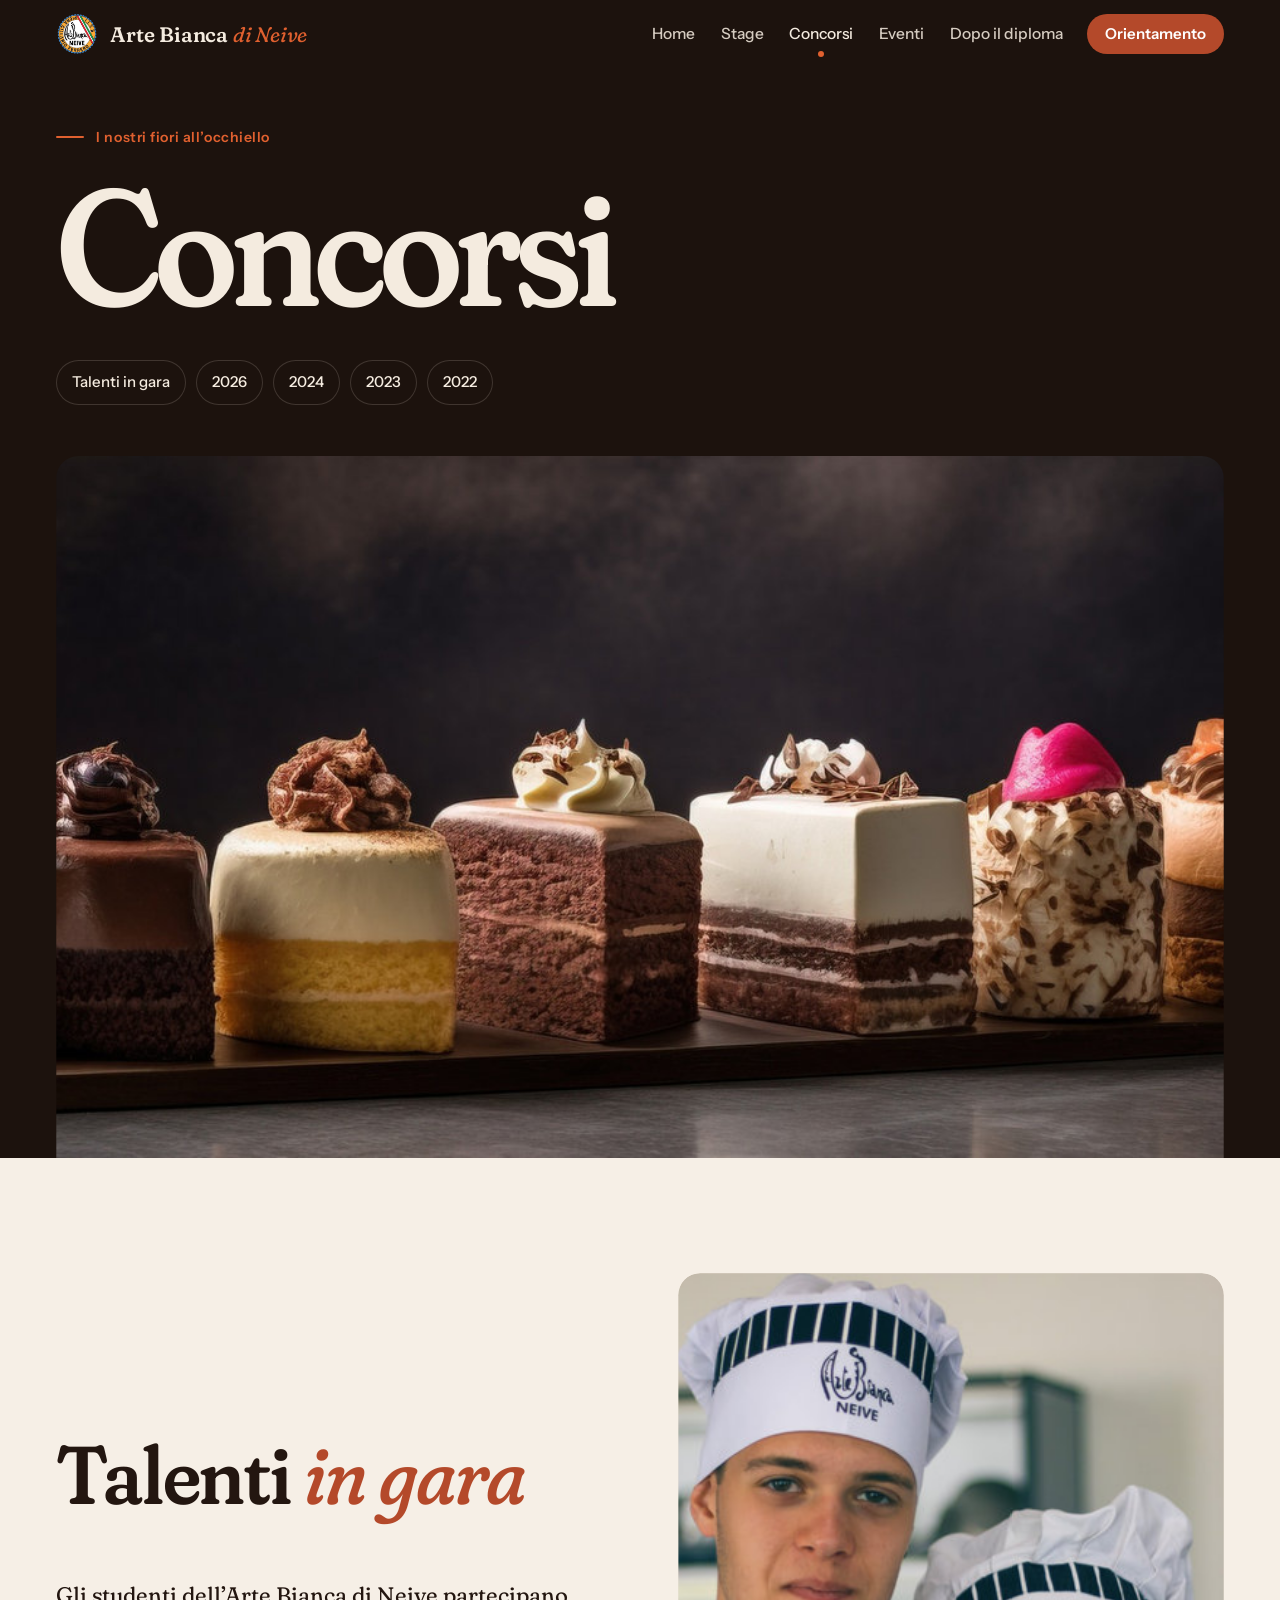
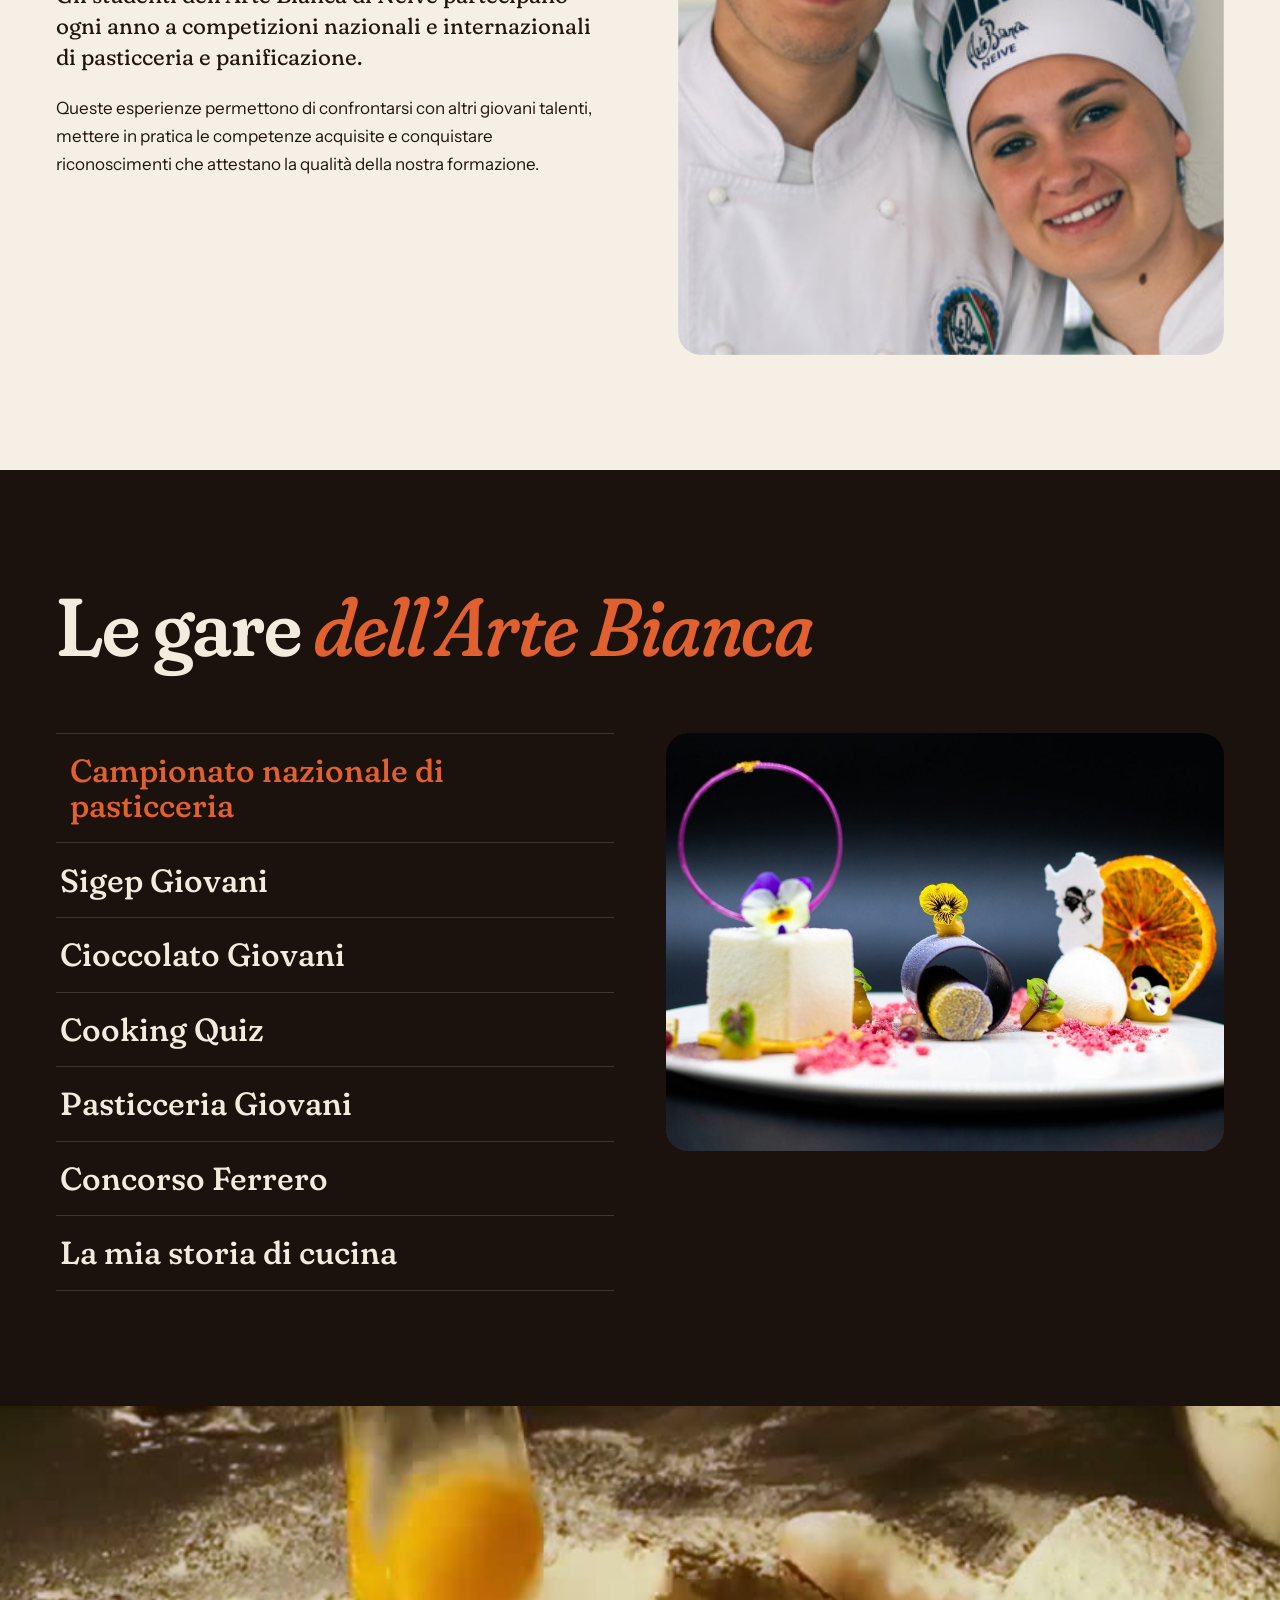
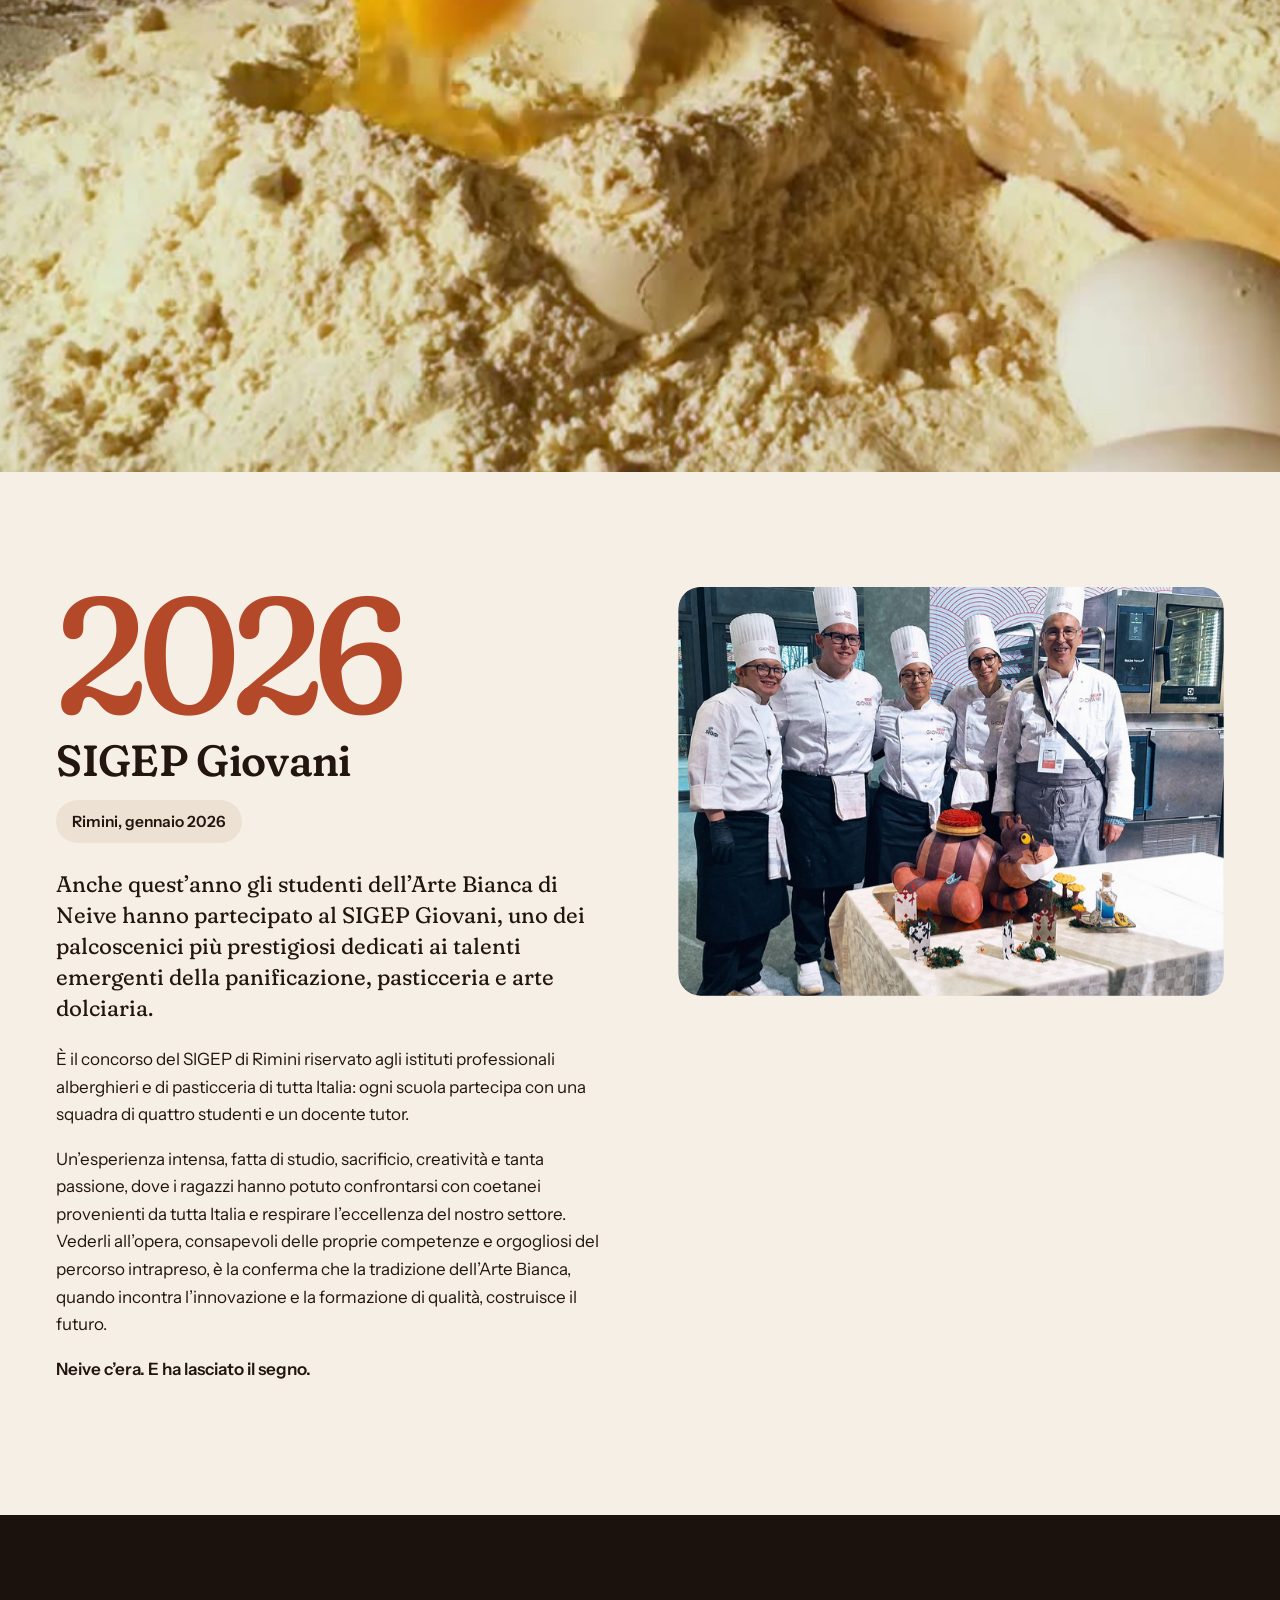
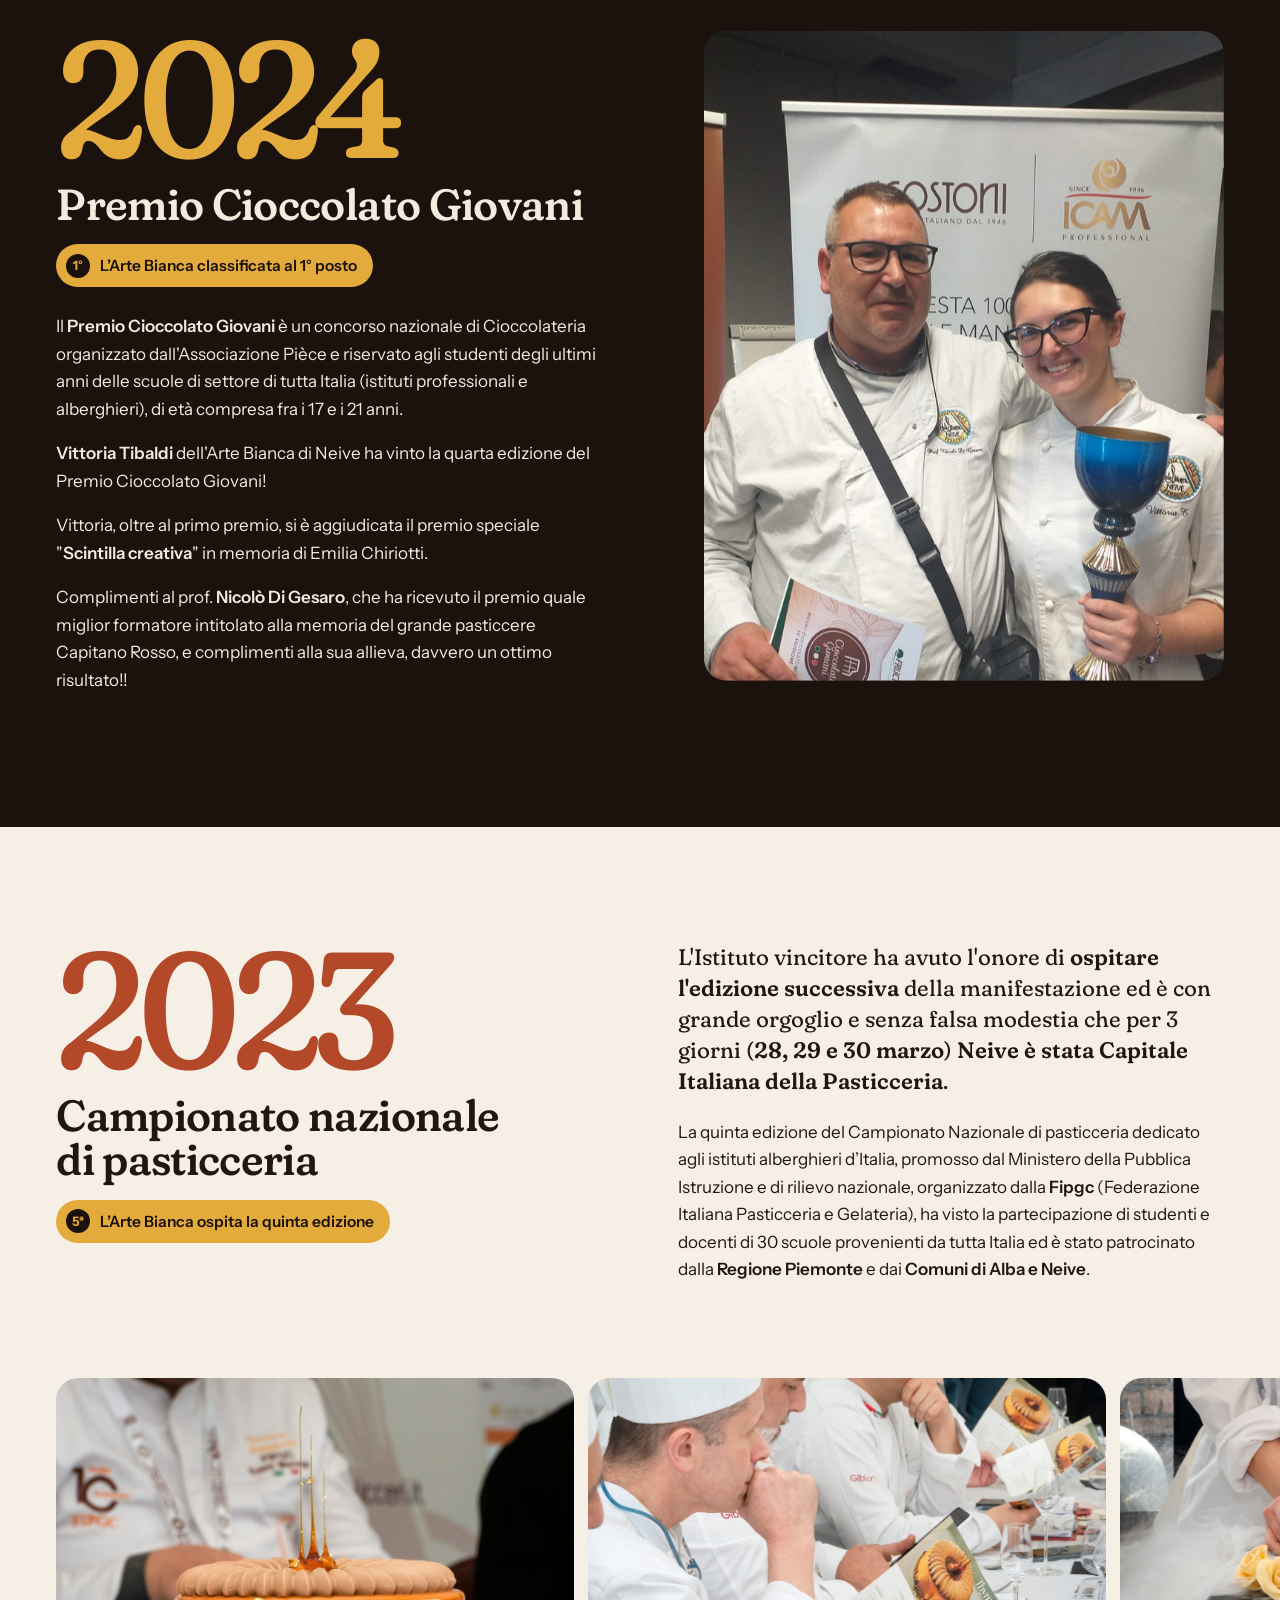
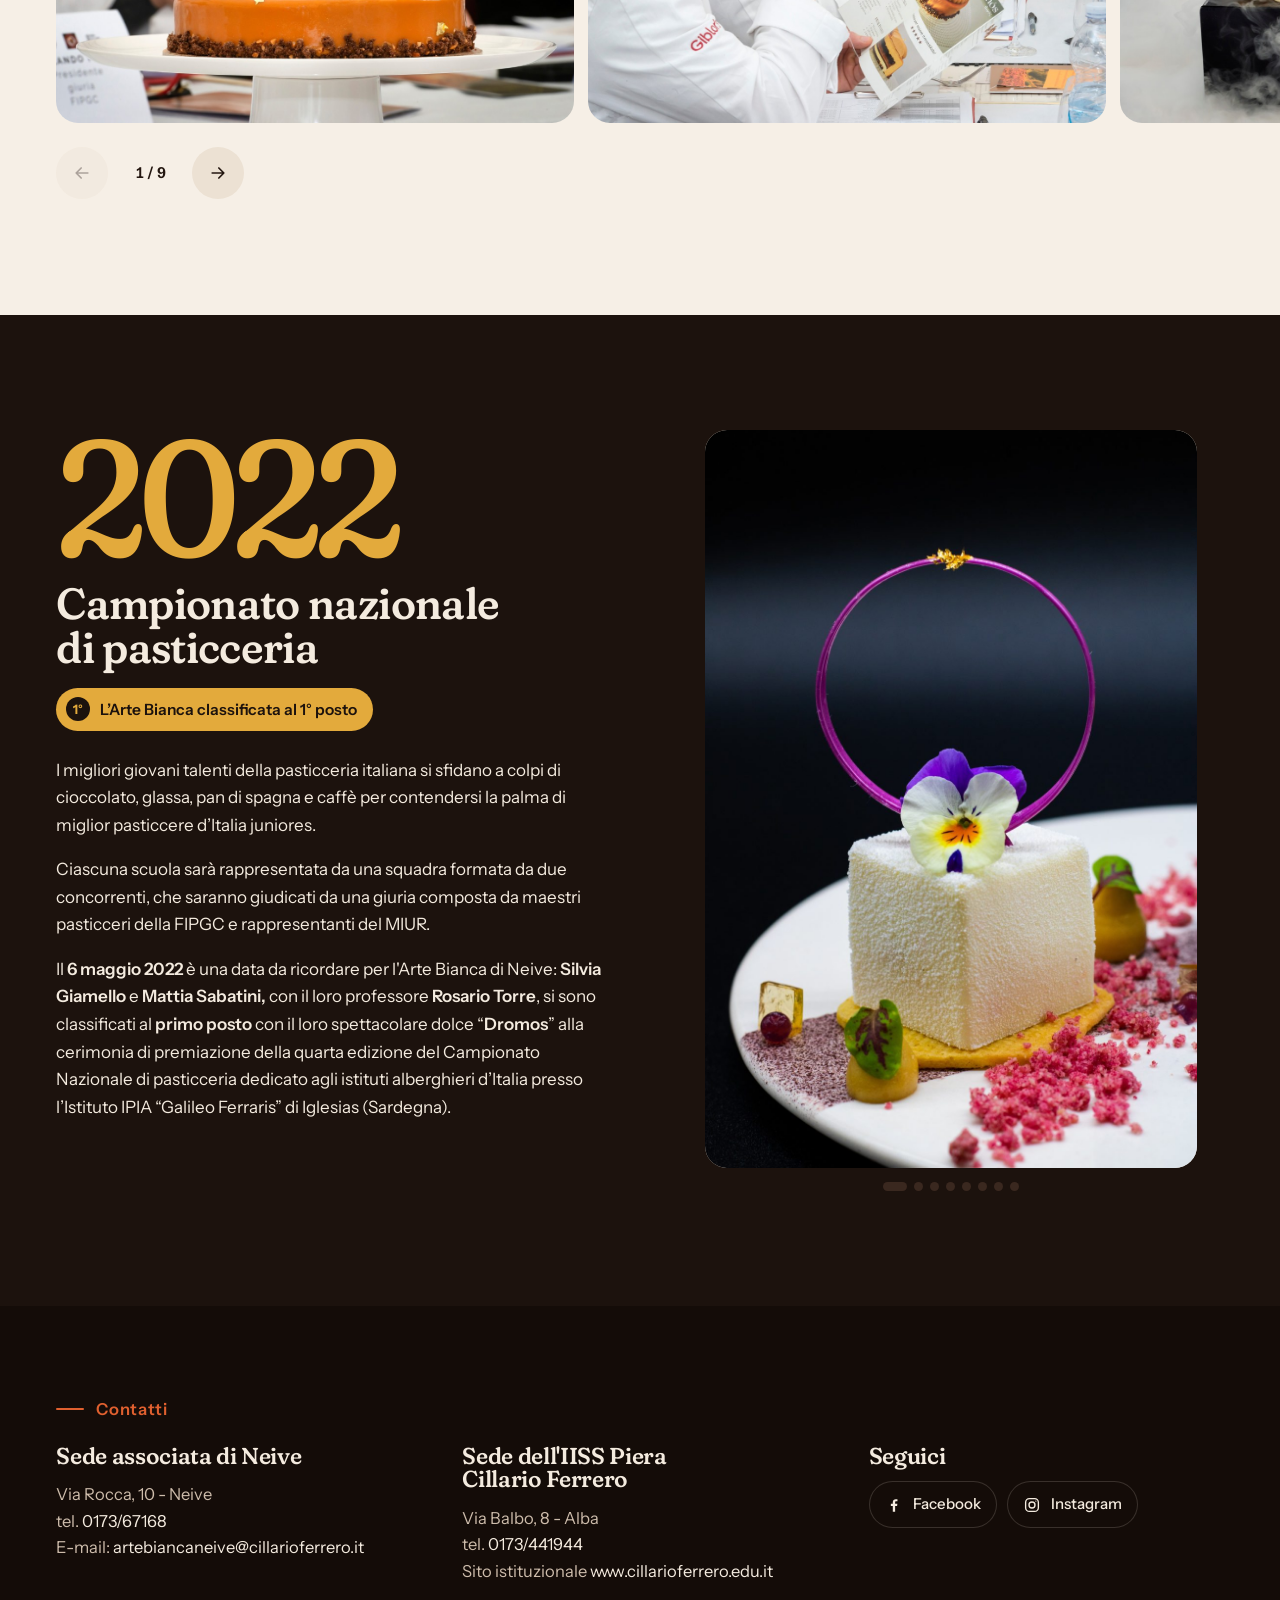
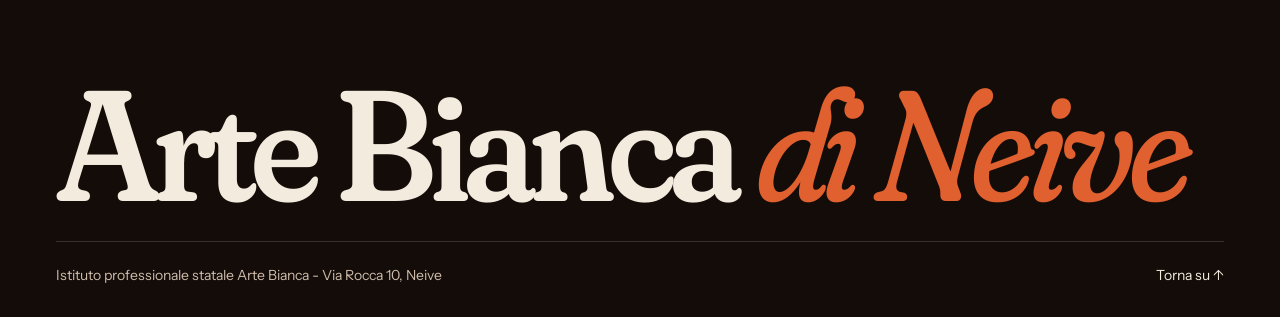
==== commit 7c99d9cd: "Sito nuovo (versione Opus): grafica nuova su tutte e cinque le pagine Stessi testi, foto e video del" ====
--- a/concorsi.html
+++ b/concorsi.html
@@ -3,120 +3,228 @@
 <head>
 <meta charset="utf-8">
 <meta name="viewport" content="width=device-width, initial-scale=1">
-<title>Concorsi - Arte Bianca di Neive</title>
-<meta name="description" content="I concorsi dell’Arte Bianca di Neive: Campionato nazionale di pasticceria e Premio Cioccolato Giovani.">
+<title>Concorsi di pasticceria per studenti – Arte Bianca di Neive</title>
+<meta name="description" content="Primo posto al Campionato nazionale di pasticceria degli istituti alberghieri 2022, l’edizione 2023 a Neive e il Premio Cioccolato Giovani: i concorsi dell’Arte Bianca di Neive.">
 <link rel="canonical" href="https://artebiancaneive.org/concorsi">
+<meta property="og:type" content="website">
+<meta property="og:site_name" content="Arte Bianca di Neive">
+<meta property="og:locale" content="it_IT">
+<meta property="og:title" content="Concorsi di pasticceria per studenti – Arte Bianca di Neive">
+<meta property="og:description" content="Primo posto al Campionato nazionale di pasticceria degli istituti alberghieri 2022, l’edizione 2023 a Neive e il Premio Cioccolato Giovani: i concorsi dell’Arte Bianca di Neive.">
+<meta property="og:url" content="https://artebiancaneive.org/concorsi">
+<meta property="og:image" content="https://artebiancaneive.org/media/anteprima-link.jpg">
+<meta property="og:image:width" content="1200">
+<meta property="og:image:height" content="630">
+<meta property="og:image:alt" content="Tortine al cioccolato con lamponi su un tagliere di legno">
+<meta name="twitter:card" content="summary_large_image">
 <link rel="icon" href="favicon-32.png" sizes="32x32">
 <link rel="icon" href="favicon-192.png" sizes="192x192">
 <link rel="apple-touch-icon" href="apple-touch-icon.png" sizes="180x180">
 <link rel="preconnect" href="https://fonts.googleapis.com">
 <link rel="preconnect" href="https://fonts.gstatic.com" crossorigin>
-<link href="https://fonts.googleapis.com/css2?family=Lato:wght@400;700&family=Nunito+Sans:wght@800&family=Playfair+Display:ital,wght@0,400;0,700;1,400;1,700&display=swap" rel="stylesheet">
-<link rel="stylesheet" href="stile.css">
+<link href="https://fonts.googleapis.com/css2?family=Fraunces:ital,opsz,wght,SOFT@0,9..144,300..800,0..100;1,9..144,300..800,0..100&family=Instrument+Sans:ital,wght@0,400..700;1,400..700&display=swap" rel="stylesheet">
+<link rel="stylesheet" href="stile.css?v=1794962121">
+<script>document.documentElement.classList.add('js')</script>
 </head>
 <body id="inizio">
-
-<svg width="0" height="0" style="position:absolute" aria-hidden="true">
-  <clipPath id="forma-macchia" clipPathUnits="objectBoundingBox">
-    <path d="M0.9475 0.3481C0.8592 0.1611 0.6811 0.0244 0.4914 0.0044C0.3366 -0.0195 0.2347 0.0561 0.1515 0.1655C0.0683 0.2748 0.0241 0.4142 0.0062 0.5547C-0.0032 0.6290 -0.0051 0.7077 0.0237 0.7757C0.0604 0.8620 0.1404 0.9169 0.2219 0.9510C0.4411 1.0428 0.7101 1.0072 0.8807 0.8314C0.9341 0.7764 0.9778 0.7075 0.9934 0.6293C1.0124 0.5344 0.9883 0.4345 0.9475 0.3481Z"/>
-  </clipPath>
-</svg>
-
-<nav class="menu" aria-label="Menu principale">
-  <a href="/" data-t="HOME">HOME</a>
-  <a href="/stage" data-t="STAGE">STAGE</a>
-  <a href="/concorsi" class="attivo" aria-current="page" data-t="CONCORSI">CONCORSI</a>
-  <a href="/eventi" data-t="EVENTI">EVENTI</a>
-  <a href="/dopo-il-diploma" data-t="DOPO IL DIPLOMA">DOPO IL DIPLOMA</a>
-</nav>
-
-<div class="fascia"><img src="media/logo-scuola.png" alt="Logo Arte Bianca Neive, IISS Piera Cillario Ferrero"></div>
-
-<header class="testata-pag">
-  <p class="kicker">- I nostri fiori all’occhiello -</p>
-  <h1>CONCORSI</h1>
+<header class="testa">
+  <div class="cont">
+    <a class="marchio" href="/" aria-label="Arte Bianca di Neive, pagina iniziale"><img src="media/logo-scuola.png" alt="" width="42" height="42"><span>Arte Bianca <i>di Neive</i></span></a>
+    <nav class="voci" aria-label="Menu principale">
+    <a href="/">Home</a>
+    <a href="/stage">Stage</a>
+    <a href="/concorsi" aria-current="page">Concorsi</a>
+    <a href="/eventi">Eventi</a>
+    <a href="/dopo-il-diploma">Dopo il diploma</a>
+    </nav>
+    <a class="tasto prenota-testa" href="/#orientamento">Orientamento</a>
+    <button class="apri-menu" type="button" aria-expanded="false" aria-controls="menu-pieno">Menu <i></i></button>
+  </div>
 </header>
-
-<div class="fascia-media m" style="--m:8;aspect-ratio:1414/476"><img src="media/concorsi-hero-dolci.jpg" alt="Una fila di monoporzioni di pasticceria su un'alzata di legno" style="object-position:50% 53%" srcset="media/ridotte/concorsi-hero-dolci-480.jpg 480w, media/ridotte/concorsi-hero-dolci-800.jpg 800w, media/ridotte/concorsi-hero-dolci-1200.jpg 1200w, media/ridotte/concorsi-hero-dolci-1600.jpg 1600w, media/ridotte/concorsi-hero-dolci-2000.jpg 2000w, media/concorsi-hero-dolci.jpg 2399w" sizes="100vw"></div>
-
-<section class="col due m" style="--m:41;--a:450;--b:581;--al:start">
-  <div>
-    <h2 class="t-sez" style="--tl:74">Talenti in gara</h2>
-    <div class="riga m" style="--w:188;--m:10"></div>
-    <div class="testo m" style="--m:45">
-      <p>Gli studenti dell’Arte Bianca di Neive partecipano ogni anno a competizioni nazionali e internazionali di pasticceria e panificazione.</p>
-      <p>Queste esperienze permettono di confrontarsi con altri giovani talenti, mettere in pratica le competenze acquisite e conquistare riconoscimenti che attestano la qualità della nostra formazione.</p>
-    </div>
-  </div>
-  <img class="macchia m" style="--m:9;aspect-ratio:581/560" src="media/concorsi-talenti.jpg" alt="Due studenti dell'Arte Bianca in divisa da pasticcere" srcset="media/ridotte/concorsi-talenti-480.jpg 480w, media/ridotte/concorsi-talenti-800.jpg 800w, media/ridotte/concorsi-talenti-1200.jpg 1200w, media/ridotte/concorsi-talenti-1600.jpg 1600w, media/ridotte/concorsi-talenti-2000.jpg 2000w, media/concorsi-talenti.jpg 2400w" sizes="(max-width: 899px) 95vw, 45vw">
-</section>
-
-<div class="col riquadro m" style="--m:49;aspect-ratio:1166/656"><div class="ss" data-ss="concorsi" role="img" aria-label="I concorsi: Campionato nazionale di pasticceria, Cooking Quiz"></div></div>
-
-<div class="fascia-media m" style="--m:49;aspect-ratio:1414/702"><video data-src="media/video-impasto-pirottini.mp4" data-poster="media/copertina-impasto-pirottini.jpg" muted loop playsinline style="object-position:50% 5%" aria-label="Impasto versato nei pirottini"></video></div>
-
-<section class="col due m" style="--m:50;--a:540;--b:495;--al:start">
-  <div>
-    <h2 class="t-sez" style="--tl:55">2022 - Campionato<br>nazionale di pasticceria</h2>
-    <p class="t-sotto m" style="--m:18">L’Arte Bianca classificata al 1° posto</p>
-    <div class="riga m" style="--w:241;--m:19"></div>
-    <div class="testo m" style="--m:46">
-      <p>I migliori giovani talenti della pasticceria italiana si sfidano a colpi di cioccolato, glassa, pan di spagna e caffè per contendersi la palma di miglior pasticcere d’Italia juniores.</p>
-      <p>Ciascuna scuola sarà rappresentata da una squadra formata da due concorrenti, che saranno giudicati da una giuria composta da maestri pasticceri della FIPGC e rappresentanti del MIUR.</p>
-      <p>Il <b>6 maggio 2022</b> è una data da ricordare per l'Arte Bianca di Neive: <b>Silvia Giamello</b> e <b>Mattia Sabatini,</b> con il loro professore <b>Rosario Torre</b>, si sono classificati al <b>primo posto</b> con il loro spettacolare dolce “<b>Dromos</b>” alla cerimonia di premiazione della quarta edizione del Campionato Nazionale di pasticceria dedicato agli istituti alberghieri d’Italia presso l’Istituto IPIA “Galileo Ferraris” di Iglesias (Sardegna).</p>
-    </div>
-  </div>
-  <div class="riquadro" style="aspect-ratio:495/596"><div class="ss" data-ss="campionato-2022" style="--ss-x:50%;--ss-y:45%" role="img" aria-label="Il dolce Dromos del Campionato nazionale 2022"></div></div>
-</section>
-
-<section class="col due inverti m" style="--m:50;--a:546;--b:540">
-  <div>
-    <h2 class="t-sez" style="--tl:55">2023 - Campionato<br>nazionale di pasticceria</h2>
-    <p class="t-sotto m" style="--m:18">L’Arte Bianca ospita la quinta edizione</p>
-    <div class="riga m" style="--w:252;--m:19"></div>
-    <div class="testo m" style="--m:46">
-      <p>L'Istituto vincitore ha avuto l'onore di <b>ospitare l'edizione successiva</b> della manifestazione ed è con grande orgoglio e senza falsa modestia che per 3 giorni (<b>28, 29 e 30 marzo</b>) <b>Neive è stata Capitale Italiana della Pasticceria</b>.</p>
-      <p>La quinta edizione del Campionato Nazionale di pasticceria dedicato agli istituti alberghieri d’Italia, promosso dal Ministero della Pubblica Istruzione e di rilievo nazionale, organizzato dalla <b>Fipgc</b> (Federazione Italiana Pasticceria e Gelateria), ha visto la partecipazione di studenti e docenti di 30 scuole provenienti da tutta Italia ed è stato patrocinato dalla <b>Regione Piemonte</b> e dai <b>Comuni di Alba e Neive</b>.</p>
-    </div>
-  </div>
-  <div class="riquadro" style="aspect-ratio:546/364"><div class="ss" data-ss="campionato-2023" role="img" aria-label="Il Campionato nazionale di pasticceria 2023 a Neive"></div></div>
-</section>
-
-<section class="col due m" style="--m:47;--a:540;--b:515;--al:start">
-  <div>
-    <h2 class="t-sez" style="--tl:55">2024 - Premio cioccolato<br>giovani</h2>
-    <p class="t-sotto m" style="--m:18">L’Arte Bianca classificata al 1° posto</p>
-    <div class="riga m" style="--w:241;--m:19"></div>
-    <div class="testo m" style="--m:46">
-      <p>Il <b>Premio Cioccolato Giovani</b> è un concorso nazionale di Cioccolateria organizzato dall'Associazione Pièce e riservato agli studenti degli ultimi anni delle scuole di settore di tutta Italia (istituti professionali e alberghieri), di età compresa fra i 17 e i 21 anni.</p>
-      <p class="stacco"><b>Vittoria Tibaldi</b> dell'Arte Bianca di Neive ha vinto la quarta edizione del Premio Cioccolato Giovani!</p>
-      <p>Vittoria, oltre al primo premio, si è aggiudicata il premio speciale "<b>Scintilla creativa</b>" in memoria di Emilia Chiriotti.</p>
-      <p>Complimenti al prof. <b>Nicolò Di Gesaro</b>, che ha ricevuto il premio quale miglior formatore intitolato alla memoria del grande pasticcere Capitano Rosso, e complimenti alla sua allieva, davvero un ottimo risultato!!</p>
-    </div>
-  </div>
-  <div class="riquadro" style="aspect-ratio:515/666"><img src="media/concorsi-premio-cioccolato.jpg" alt="Vittoria Tibaldi con la coppa del Premio Cioccolato Giovani insieme al suo professore" srcset="media/ridotte/concorsi-premio-cioccolato-480.jpg 480w, media/ridotte/concorsi-premio-cioccolato-800.jpg 800w, media/ridotte/concorsi-premio-cioccolato-1200.jpg 1200w, media/concorsi-premio-cioccolato.jpg 1536w" sizes="(max-width: 899px) 95vw, 40vw" loading="lazy" decoding="async"></div>
-</section>
-
-<a class="torna" href="#inizio">Torna su <svg viewBox="0 0 9 16" aria-hidden="true"><path d="M4.5 15.5V1M1 4.5l3.5-3.5 3.5 3.5" fill="none" stroke="currentColor" stroke-width="1"/></svg></a>
-
-<section class="contatti">
-  <h2>Contatti</h2>
-  <div class="riga"></div>
-  <p class="righe">Sede dell'IISS Piera Cillario Ferrero tel: 0173/441944 / Indirizzo: Via Balbo, 8 - Alba<br>Sede associata di Neive tel: 0173/67168 / Indirizzo: Via Rocca, 10<br>Sito istituzionale <a href="https://www.cillarioferrero.edu.it/" target="_blank" rel="noopener">www.cillarioferrero.edu.it</a><br>E-mail: artebiancaneive@cillarioferrero.it</p>
-</section>
-
-<footer class="piede">
-  <div class="col">
-    <p class="indirizzo">Istituto professionale statale Arte Bianca - Via Rocca 10, Neive</p>
-    <div class="social">
-      <a href="https://www.facebook.com/p/IISS-Arte-Bianca-Neive-100063560233751/?locale=it_IT" target="_blank" rel="noopener" aria-label="Facebook"><img class="fb" src="media/icona-facebook.png" alt="" loading="lazy" decoding="async"></a>
-      <a href="https://www.instagram.com/iissartebiancadineive/" target="_blank" rel="noopener" aria-label="Instagram"><img class="ig" src="media/icona-instagram.png" alt="" loading="lazy" decoding="async"></a>
-    </div>
+<div class="menu-pieno" id="menu-pieno" role="dialog" aria-modal="true" aria-label="Menu">
+  <button class="chiudi" type="button">Chiudi <i></i></button>
+  <nav aria-label="Menu principale">
+    <a href="/"><small>01</small>Home</a>
+    <a href="/stage"><small>02</small>Stage</a>
+    <a href="/concorsi" aria-current="page"><small>03</small>Concorsi</a>
+    <a href="/eventi"><small>04</small>Eventi</a>
+    <a href="/dopo-il-diploma"><small>05</small>Dopo il diploma</a>
+  </nav>
+  <a class="tasto" href="/#orientamento">Orientamento 2027-28 <svg viewBox="0 0 24 24" fill="none" stroke="currentColor" stroke-width="2" stroke-linecap="round" stroke-linejoin="round" aria-hidden="true"><path d="M5 12h14M13 6l6 6-6 6"/></svg></a>
+  <p class="recapiti">Via Rocca 10, Neive · tel. 0173/67168<br>artebiancaneive@cillarioferrero.it</p>
+</div>
+<main>
+<section class="eroe pagina">
+  <div class="cont">
+    <p class="occhiello">I nostri fiori all’occhiello</p>
+    <h1 class="eroe-titolo">Concorsi</h1>
+    <div class="eroe-piede">
+      <nav class="sommario" aria-label="In questa pagina"><a href="#talenti">Talenti in gara</a><a href="#c2026">2026</a><a href="#c2024">2024</a><a href="#c2023">2023</a><a href="#c2022">2022</a></nav>
+    </div>
+  </div>
+  <div class="eroe-media"><img src="media/concorsi-hero-dolci.jpg" alt="Una fila di monoporzioni di pasticceria su un'alzata di legno" style="object-position:50% 53%" srcset="media/ridotte/concorsi-hero-dolci-800.jpg 800w, media/ridotte/concorsi-hero-dolci-1200.jpg 1200w, media/ridotte/concorsi-hero-dolci-1600.jpg 1600w, media/ridotte/concorsi-hero-dolci-2000.jpg 2000w, media/concorsi-hero-dolci.jpg 2399w" sizes="100vw"></div>
+</section>
+
+<section class="sez" id="talenti">
+  <div class="cont">
+    <div class="griglia-2">
+      <div>
+        <header class="intesta">
+          <h2 class="titolo-sez">Talenti <em>in gara</em></h2>
+        </header>
+        <div class="testo" data-r>
+          <p class="attacco">Gli studenti dell’Arte Bianca di Neive partecipano ogni anno a competizioni nazionali e internazionali di pasticceria e panificazione.</p>
+          <p>Queste esperienze permettono di confrontarsi con altri giovani talenti, mettere in pratica le competenze acquisite e conquistare riconoscimenti che attestano la qualità della nostra formazione.</p>
+        </div>
+      </div>
+      <figure class="cornice verticale" data-parallasse data-r="foto"><img src="media/concorsi-talenti.jpg" alt="Due studenti dell'Arte Bianca in divisa da pasticcere" srcset="media/ridotte/concorsi-talenti-480.jpg 480w, media/ridotte/concorsi-talenti-800.jpg 800w, media/ridotte/concorsi-talenti-1200.jpg 1200w, media/ridotte/concorsi-talenti-1600.jpg 1600w, media/ridotte/concorsi-talenti-2000.jpg 2000w" sizes="(max-width: 899px) 92vw, 45vw" loading="lazy" decoding="async"></figure>
+    </div>
+  </div>
+</section>
+
+<section class="sez scura">
+  <div class="cont">
+    <header class="intesta">
+      <h2 class="titolo-sez">Le gare <em>dell’Arte Bianca</em></h2>
+    </header>
+    <div class="elenco-foto">
+  <ol>
+    <li><span class="mini"><img src="media/slideshow/concorsi/01.jpg?v=1790437235" srcset="media/slideshow-telefono/concorsi/01.jpg?v=1790497868 1150w, media/slideshow/concorsi/01.jpg?v=1790437235 2000w" sizes="45vw" width="2000" height="1333" alt="" loading="lazy" decoding="async"></span><button type="button" aria-pressed="false">Campionato nazionale di pasticceria</button></li>
+    <li><span class="mini"><img src="media/slideshow/concorsi/02.jpg?v=1790437235" srcset="media/slideshow-telefono/concorsi/02.jpg?v=1790497868 1150w, media/slideshow/concorsi/02.jpg?v=1790437235 1332w" sizes="45vw" width="1332" height="749" alt="" loading="lazy" decoding="async"></span><button type="button" aria-pressed="false">Sigep Giovani</button></li>
+    <li><span class="mini"><img src="media/slideshow/concorsi/03.jpg?v=1790437235" srcset="media/slideshow-telefono/concorsi/03.jpg?v=1790497868 1150w, media/slideshow/concorsi/03.jpg?v=1790437235 2000w" sizes="45vw" width="2000" height="1125" alt="" loading="lazy" decoding="async"></span><button type="button" aria-pressed="false">Cioccolato Giovani</button></li>
+    <li><span class="mini"><img src="media/slideshow/concorsi/04.jpg?v=1790437235" srcset="media/slideshow-telefono/concorsi/04.jpg?v=1790497868 1150w, media/slideshow/concorsi/04.jpg?v=1790437235 1440w" sizes="45vw" width="1440" height="1080" alt="" loading="lazy" decoding="async"></span><button type="button" aria-pressed="false">Cooking Quiz</button></li>
+    <li><span class="mini"><img src="media/slideshow/concorsi/05.jpg?v=1790437235" srcset="media/slideshow-telefono/concorsi/05.jpg?v=1790497868 640w, media/slideshow/concorsi/05.jpg?v=1790437235 640w" sizes="45vw" width="640" height="480" alt="" loading="lazy" decoding="async"></span><button type="button" aria-pressed="false">Pasticceria Giovani</button></li>
+    <li><span class="mini"><img src="media/slideshow/concorsi/06.jpg?v=1790437235" srcset="media/slideshow-telefono/concorsi/06.jpg?v=1790497869 1150w, media/slideshow/concorsi/06.jpg?v=1790437235 2000w" sizes="45vw" width="2000" height="1125" alt="" loading="lazy" decoding="async"></span><button type="button" aria-pressed="false">Concorso Ferrero</button></li>
+    <li><span class="mini"><img src="media/slideshow/concorsi/07.jpg?v=1790437235" srcset="media/slideshow-telefono/concorsi/07.jpg?v=1790497869 1150w, media/slideshow/concorsi/07.jpg?v=1790437235 2000w" sizes="45vw" width="2000" height="1125" alt="" loading="lazy" decoding="async"></span><button type="button" aria-pressed="false">La mia storia di cucina</button></li>
+  </ol>
+  <div class="vetrina" aria-hidden="false">
+    <img src="media/slideshow/concorsi/01.jpg?v=1790437235" srcset="media/slideshow-telefono/concorsi/01.jpg?v=1790497868 1150w, media/slideshow/concorsi/01.jpg?v=1790437235 2000w" sizes="(max-width: 899px) 1px, 46vw" width="2000" height="1333" alt="I concorsi: Campionato nazionale di pasticceria" loading="lazy" decoding="async">
+    <img src="media/slideshow/concorsi/02.jpg?v=1790437235" srcset="media/slideshow-telefono/concorsi/02.jpg?v=1790497868 1150w, media/slideshow/concorsi/02.jpg?v=1790437235 1332w" sizes="(max-width: 899px) 1px, 46vw" width="1332" height="749" alt="I concorsi: Sigep Giovani" loading="lazy" decoding="async">
+    <img src="media/slideshow/concorsi/03.jpg?v=1790437235" srcset="media/slideshow-telefono/concorsi/03.jpg?v=1790497868 1150w, media/slideshow/concorsi/03.jpg?v=1790437235 2000w" sizes="(max-width: 899px) 1px, 46vw" width="2000" height="1125" alt="I concorsi: Cioccolato Giovani" loading="lazy" decoding="async">
+    <img src="media/slideshow/concorsi/04.jpg?v=1790437235" srcset="media/slideshow-telefono/concorsi/04.jpg?v=1790497868 1150w, media/slideshow/concorsi/04.jpg?v=1790437235 1440w" sizes="(max-width: 899px) 1px, 46vw" width="1440" height="1080" alt="I concorsi: Cooking Quiz" loading="lazy" decoding="async">
+    <img src="media/slideshow/concorsi/05.jpg?v=1790437235" srcset="media/slideshow-telefono/concorsi/05.jpg?v=1790497868 640w, media/slideshow/concorsi/05.jpg?v=1790437235 640w" sizes="(max-width: 899px) 1px, 46vw" width="640" height="480" alt="I concorsi: Pasticceria Giovani" loading="lazy" decoding="async">
+    <img src="media/slideshow/concorsi/06.jpg?v=1790437235" srcset="media/slideshow-telefono/concorsi/06.jpg?v=1790497869 1150w, media/slideshow/concorsi/06.jpg?v=1790437235 2000w" sizes="(max-width: 899px) 1px, 46vw" width="2000" height="1125" alt="I concorsi: Concorso Ferrero" loading="lazy" decoding="async">
+    <img src="media/slideshow/concorsi/07.jpg?v=1790437235" srcset="media/slideshow-telefono/concorsi/07.jpg?v=1790497869 1150w, media/slideshow/concorsi/07.jpg?v=1790437235 2000w" sizes="(max-width: 899px) 1px, 46vw" width="2000" height="1125" alt="I concorsi: La mia storia di cucina" loading="lazy" decoding="async">
+  </div>
+</div>
+  </div>
+</section>
+
+<div class="fascia"><video data-src="media/video-impasto-pirottini.mp4" poster="media/copertina-impasto-pirottini.jpg" muted loop playsinline style="object-position:50% 5%" aria-label="Impasto versato nei pirottini"></video></div>
+
+<section class="sez" id="c2026">
+  <div class="cont">
+    <div class="anno-blocco">
+      <div>
+        <span class="anno-gigante" aria-hidden="true">2026</span>
+        <h2><span class="nascosto">2026 - </span>SIGEP Giovani</h2>
+        <p class="medaglia chiara">Rimini, gennaio 2026</p>
+        <div class="testo" data-r>
+          <p class="attacco">Anche quest’anno gli studenti dell’Arte Bianca di Neive hanno partecipato al SIGEP Giovani, uno dei palcoscenici più prestigiosi dedicati ai talenti emergenti della panificazione, pasticceria e arte dolciaria.</p>
+          <p>È il concorso del SIGEP di Rimini riservato agli istituti professionali alberghieri e di pasticceria di tutta Italia: ogni scuola partecipa con una squadra di quattro studenti e un docente tutor.</p>
+          <p>Un’esperienza intensa, fatta di studio, sacrificio, creatività e tanta passione, dove i ragazzi hanno potuto confrontarsi con coetanei provenienti da tutta Italia e respirare l’eccellenza del nostro settore. Vederli all’opera, consapevoli delle proprie competenze e orgogliosi del percorso intrapreso, è la conferma che la tradizione dell’Arte Bianca, quando incontra l’innovazione e la formazione di qualità, costruisce il futuro.</p>
+          <p><b>Neive c’era. E ha lasciato il segno.</b></p>
+        </div>
+      </div>
+      <figure class="cornice sigep" data-parallasse data-r="foto"><img src="media/concorsi-sigep-2026.jpg" alt="La squadra dell’Arte Bianca al SIGEP Giovani 2026 accanto alla torta dello Stregatto" srcset="media/ridotte/concorsi-sigep-2026-480.jpg 480w, media/ridotte/concorsi-sigep-2026-800.jpg 800w, media/ridotte/concorsi-sigep-2026-1200.jpg 1200w, media/ridotte/concorsi-sigep-2026-1600.jpg 1600w, media/concorsi-sigep-2026.jpg 2400w" sizes="(max-width: 899px) 92vw, 46vw" loading="lazy" decoding="async"></figure>
+    </div>
+  </div>
+</section>
+
+<section class="sez scura" id="c2024">
+  <div class="cont">
+    <div class="anno-blocco">
+      <div>
+        <span class="anno-gigante" aria-hidden="true">2024</span>
+        <h2><span class="nascosto">2024 - </span>Premio Cioccolato Giovani</h2>
+        <p class="medaglia"><i>1°</i>L’Arte Bianca classificata al 1° posto</p>
+        <div class="testo" data-r>
+          <p>Il <b>Premio Cioccolato Giovani</b> è un concorso nazionale di Cioccolateria organizzato dall'Associazione Pièce e riservato agli studenti degli ultimi anni delle scuole di settore di tutta Italia (istituti professionali e alberghieri), di età compresa fra i 17 e i 21 anni.</p>
+          <p><b>Vittoria Tibaldi</b> dell'Arte Bianca di Neive ha vinto la quarta edizione del Premio Cioccolato Giovani!</p>
+          <p>Vittoria, oltre al primo premio, si è aggiudicata il premio speciale "<b>Scintilla creativa</b>" in memoria di Emilia Chiriotti.</p>
+          <p>Complimenti al prof. <b>Nicolò Di Gesaro</b>, che ha ricevuto il premio quale miglior formatore intitolato alla memoria del grande pasticcere Capitano Rosso, e complimenti alla sua allieva, davvero un ottimo risultato!!</p>
+        </div>
+      </div>
+      <figure class="cornice verticale premio" data-parallasse data-r="foto"><img src="media/concorsi-premio-cioccolato.jpg" alt="Vittoria Tibaldi con la coppa del Premio Cioccolato Giovani insieme al suo professore" srcset="media/ridotte/concorsi-premio-cioccolato-480.jpg 480w, media/ridotte/concorsi-premio-cioccolato-800.jpg 800w, media/ridotte/concorsi-premio-cioccolato-1200.jpg 1200w, media/concorsi-premio-cioccolato.jpg 1536w" sizes="(max-width: 899px) 92vw, 45vw" loading="lazy" decoding="async"></figure>
+    </div>
+  </div>
+</section>
+
+<section class="sez" id="c2023">
+  <div class="cont">
+    <div class="anno-blocco">
+      <div>
+        <span class="anno-gigante" aria-hidden="true">2023</span>
+        <h2><span class="nascosto">2023 - </span>Campionato nazionale di pasticceria</h2>
+        <p class="medaglia"><i>5ª</i>L’Arte Bianca ospita la quinta edizione</p>
+      </div>
+      <div class="testo" data-r>
+        <p class="attacco">L'Istituto vincitore ha avuto l'onore di <b>ospitare l'edizione successiva</b> della manifestazione ed è con grande orgoglio e senza falsa modestia che per 3 giorni (<b>28, 29 e 30 marzo</b>) <b>Neive è stata Capitale Italiana della Pasticceria</b>.</p>
+        <p>La quinta edizione del Campionato Nazionale di pasticceria dedicato agli istituti alberghieri d’Italia, promosso dal Ministero della Pubblica Istruzione e di rilievo nazionale, organizzato dalla <b>Fipgc</b> (Federazione Italiana Pasticceria e Gelateria), ha visto la partecipazione di studenti e docenti di 30 scuole provenienti da tutta Italia ed è stato patrocinato dalla <b>Regione Piemonte</b> e dai <b>Comuni di Alba e Neive</b>.</p>
+      </div>
+    </div>
+  </div>
+  <div class="galleria galleria-2023" data-r>
+    <div class="binario" tabindex="0" aria-label="Le foto del Campionato nazionale di pasticceria 2023 a Neive: si scorrono di lato">
+      <figure class="voce"><div class="cornice"><img src="media/slideshow/campionato-2023/01.jpg?v=1794961356" srcset="media/slideshow-telefono/campionato-2023/01.jpg?v=1794961356 1200w, media/slideshow/campionato-2023/01.jpg?v=1794961356 1200w" sizes="(max-width: 899px) 90vw, 45vw" width="1200" height="801" alt="Il Campionato nazionale di pasticceria 2023 a Neive" loading="lazy" decoding="async"></div></figure>
+      <figure class="voce"><div class="cornice"><img src="media/slideshow/campionato-2023/02.jpg?v=1794961356" srcset="media/slideshow-telefono/campionato-2023/02.jpg?v=1794961356 1200w, media/slideshow/campionato-2023/02.jpg?v=1794961356 1200w" sizes="(max-width: 899px) 90vw, 45vw" width="1200" height="801" alt="Il Campionato nazionale di pasticceria 2023 a Neive" loading="lazy" decoding="async"></div></figure>
+      <figure class="voce"><div class="cornice"><img src="media/slideshow/campionato-2023/03.jpg?v=1794961356" srcset="media/slideshow-telefono/campionato-2023/03.jpg?v=1794961356 1200w, media/slideshow/campionato-2023/03.jpg?v=1794961356 1200w" sizes="(max-width: 899px) 90vw, 45vw" width="1200" height="801" alt="Il Campionato nazionale di pasticceria 2023 a Neive" loading="lazy" decoding="async"></div></figure>
+      <figure class="voce"><div class="cornice"><img src="media/slideshow/campionato-2023/04.jpg?v=1794961356" srcset="media/slideshow-telefono/campionato-2023/04.jpg?v=1794961356 1200w, media/slideshow/campionato-2023/04.jpg?v=1794961356 1200w" sizes="(max-width: 899px) 90vw, 45vw" width="1200" height="801" alt="Il Campionato nazionale di pasticceria 2023 a Neive" loading="lazy" decoding="async"></div></figure>
+      <figure class="voce"><div class="cornice"><img src="media/slideshow/campionato-2023/05.jpg?v=1794961356" srcset="media/slideshow-telefono/campionato-2023/05.jpg?v=1794961356 1200w, media/slideshow/campionato-2023/05.jpg?v=1794961356 1200w" sizes="(max-width: 899px) 90vw, 45vw" width="1200" height="801" alt="Il Campionato nazionale di pasticceria 2023 a Neive" loading="lazy" decoding="async"></div></figure>
+      <figure class="voce"><div class="cornice"><img src="media/slideshow/campionato-2023/06.jpg?v=1794961356" srcset="media/slideshow-telefono/campionato-2023/06.jpg?v=1794961356 1200w, media/slideshow/campionato-2023/06.jpg?v=1794961356 1200w" sizes="(max-width: 899px) 90vw, 45vw" width="1200" height="801" alt="Il Campionato nazionale di pasticceria 2023 a Neive" loading="lazy" decoding="async"></div></figure>
+      <figure class="voce"><div class="cornice"><img src="media/slideshow/campionato-2023/07.jpg?v=1794961357" srcset="media/slideshow-telefono/campionato-2023/07.jpg?v=1794961357 1200w, media/slideshow/campionato-2023/07.jpg?v=1794961357 1200w" sizes="(max-width: 899px) 90vw, 45vw" width="1200" height="801" alt="Il Campionato nazionale di pasticceria 2023 a Neive" loading="lazy" decoding="async"></div></figure>
+      <figure class="voce"><div class="cornice"><img src="media/slideshow/campionato-2023/08.jpg?v=1794961357" srcset="media/slideshow-telefono/campionato-2023/08.jpg?v=1794961357 1200w, media/slideshow/campionato-2023/08.jpg?v=1794961357 1200w" sizes="(max-width: 899px) 90vw, 45vw" width="1200" height="801" alt="Il Campionato nazionale di pasticceria 2023 a Neive" loading="lazy" decoding="async"></div></figure>
+      <figure class="voce"><div class="cornice"><img src="media/slideshow/campionato-2023/09.jpg?v=1794961357" srcset="media/slideshow-telefono/campionato-2023/09.jpg?v=1794961357 1200w, media/slideshow/campionato-2023/09.jpg?v=1794961357 1200w" sizes="(max-width: 899px) 90vw, 45vw" width="1200" height="801" alt="Il Campionato nazionale di pasticceria 2023 a Neive" loading="lazy" decoding="async"></div></figure>
+    </div>
+    <div class="cont"><div class="comandi"><button class="prec" type="button" aria-label="Foto precedente"><svg viewBox="0 0 24 24" fill="none" stroke="currentColor" stroke-width="2" stroke-linecap="round" stroke-linejoin="round" aria-hidden="true"><path d="M19 12H5M11 6l-6 6 6 6"/></svg></button><span class="conta">1 / 9</span><button class="succ" type="button" aria-label="Foto successiva"><svg viewBox="0 0 24 24" fill="none" stroke="currentColor" stroke-width="2" stroke-linecap="round" stroke-linejoin="round" aria-hidden="true"><path d="M5 12h14M13 6l6 6-6 6"/></svg></button></div></div>
+  </div>
+</section>
+
+<section class="sez scura" id="c2022">
+  <div class="cont">
+    <div class="anno-blocco">
+      <div>
+        <span class="anno-gigante" aria-hidden="true">2022</span>
+        <h2><span class="nascosto">2022 - </span>Campionato nazionale di pasticceria</h2>
+        <p class="medaglia"><i>1°</i>L’Arte Bianca classificata al 1° posto</p>
+        <div class="testo" data-r>
+          <p>I migliori giovani talenti della pasticceria italiana si sfidano a colpi di cioccolato, glassa, pan di spagna e caffè per contendersi la palma di miglior pasticcere d’Italia juniores.</p>
+          <p>Ciascuna scuola sarà rappresentata da una squadra formata da due concorrenti, che saranno giudicati da una giuria composta da maestri pasticceri della FIPGC e rappresentanti del MIUR.</p>
+          <p>Il <b>6 maggio 2022</b> è una data da ricordare per l'Arte Bianca di Neive: <b>Silvia Giamello</b> e <b>Mattia Sabatini,</b> con il loro professore <b>Rosario Torre</b>, si sono classificati al <b>primo posto</b> con il loro spettacolare dolce “<b>Dromos</b>” alla cerimonia di premiazione della quarta edizione del Campionato Nazionale di pasticceria dedicato agli istituti alberghieri d’Italia presso l’Istituto IPIA “Galileo Ferraris” di Iglesias (Sardegna).</p>
+        </div>
+      </div>
+      <div class="galleria-blocco" data-r>
+        <div class="galleria-auto verticale" role="img" aria-label="Il dolce Dromos del Campionato nazionale 2022"><img src="media/slideshow/campionato-2022/01.jpg?v=1790437235" srcset="media/slideshow-telefono/campionato-2022/01.jpg?v=1790497869 1004w, media/slideshow/campionato-2022/01.jpg?v=1790437235 1004w" sizes="(max-width: 899px) 92vw, 50vw" width="1004" height="1506" alt="Il dolce Dromos del Campionato nazionale 2022, foto 1" loading="lazy" decoding="async"><img src="media/slideshow/campionato-2022/02.jpg?v=1790437235" srcset="media/slideshow-telefono/campionato-2022/02.jpg?v=1790497869 1000w, media/slideshow/campionato-2022/02.jpg?v=1790437235 1000w" sizes="(max-width: 899px) 92vw, 50vw" width="1000" height="1500" alt="Il dolce Dromos del Campionato nazionale 2022, foto 2" loading="lazy" decoding="async"><img src="media/slideshow/campionato-2022/03.jpg?v=1790437235" srcset="media/slideshow-telefono/campionato-2022/03.jpg?v=1790497869 1000w, media/slideshow/campionato-2022/03.jpg?v=1790437235 1000w" sizes="(max-width: 899px) 92vw, 50vw" width="1000" height="1500" alt="Il dolce Dromos del Campionato nazionale 2022, foto 3" loading="lazy" decoding="async"><img src="media/slideshow/campionato-2022/04.jpg?v=1790437235" srcset="media/slideshow-telefono/campionato-2022/04.jpg?v=1790497869 1000w, media/slideshow/campionato-2022/04.jpg?v=1790437235 1000w" sizes="(max-width: 899px) 92vw, 50vw" width="1000" height="1500" alt="Il dolce Dromos del Campionato nazionale 2022, foto 4" loading="lazy" decoding="async"><img src="media/slideshow/campionato-2022/05.jpg?v=1790437235" srcset="media/slideshow-telefono/campionato-2022/05.jpg?v=1790497869 1000w, media/slideshow/campionato-2022/05.jpg?v=1790437235 1000w" sizes="(max-width: 899px) 92vw, 50vw" width="1000" height="1500" alt="Il dolce Dromos del Campionato nazionale 2022, foto 5" loading="lazy" decoding="async"><img src="media/slideshow/campionato-2022/06.jpg?v=1790437235" srcset="media/slideshow-telefono/campionato-2022/06.jpg?v=1790497869 1000w, media/slideshow/campionato-2022/06.jpg?v=1790437235 1000w" sizes="(max-width: 899px) 92vw, 50vw" width="1000" height="1500" alt="Il dolce Dromos del Campionato nazionale 2022, foto 6" loading="lazy" decoding="async"><img src="media/slideshow/campionato-2022/07.jpg?v=1790437236" srcset="media/slideshow-telefono/campionato-2022/07.jpg?v=1790497869 1000w, media/slideshow/campionato-2022/07.jpg?v=1790437236 1000w" sizes="(max-width: 899px) 92vw, 50vw" width="1000" height="1500" alt="Il dolce Dromos del Campionato nazionale 2022, foto 7" loading="lazy" decoding="async"><img src="media/slideshow/campionato-2022/08.jpg?v=1790437236" srcset="media/slideshow-telefono/campionato-2022/08.jpg?v=1790497869 670w, media/slideshow/campionato-2022/08.jpg?v=1790437236 670w" sizes="(max-width: 899px) 92vw, 50vw" width="670" height="413" alt="Il dolce Dromos del Campionato nazionale 2022, foto 8" loading="lazy" decoding="async"></div>
+        <div class="punti"></div>
+      </div>
+    </div>
+  </div>
+</section>
+</main>
+<footer class="piede" id="contatti">
+  <div class="cont">
+    <p class="occhiello">Contatti</p>
+    <div class="piede-griglia">
+      <div>
+        <h3>Sede associata di Neive</h3>
+        <p>Via Rocca, 10 - Neive<br>tel. <a class="r" href="tel:+3917367168">0173/67168</a><br>E-mail: <a class="r" href="mailto:artebiancaneive@cillarioferrero.it">artebiancaneive@cillarioferrero.it</a></p>
+      </div>
+      <div>
+        <h3>Sede dell'IISS Piera Cillario Ferrero</h3>
+        <p>Via Balbo, 8 - Alba<br>tel. <a class="r" href="tel:+390173441944">0173/441944</a><br>Sito istituzionale <a class="r" href="https://www.cillarioferrero.edu.it/" target="_blank" rel="noopener">www.cillarioferrero.edu.it</a></p>
+      </div>
+      <div>
+        <h3>Seguici</h3>
+        <div class="social">
+          <a href="https://www.facebook.com/p/IISS-Arte-Bianca-Neive-100063560233751/?locale=it_IT" target="_blank" rel="noopener"><svg viewBox="0 0 24 24" fill="currentColor" aria-hidden="true"><path d="M13.5 21v-7.6h2.6l.4-3h-3V8.5c0-.9.3-1.5 1.5-1.5h1.6V4.3c-.3 0-1.2-.1-2.3-.1-2.3 0-3.9 1.4-3.9 4v2.2H7.8v3h2.6V21z"/></svg> Facebook</a>
+          <a href="https://www.instagram.com/iissartebiancadineive/" target="_blank" rel="noopener"><svg viewBox="0 0 24 24" fill="none" stroke="currentColor" stroke-width="1.8" aria-hidden="true"><rect x="3.5" y="3.5" width="17" height="17" rx="5"/><circle cx="12" cy="12" r="4"/><circle cx="17.2" cy="6.8" r=".9" fill="currentColor" stroke="none"/></svg> Instagram</a>
+        </div>
+      </div>
+    </div>
+    <p class="firma" aria-hidden="true">Arte Bianca <em>di Neive</em></p>
+    <div class="piede-fondo"><span>Istituto professionale statale Arte Bianca - Via Rocca 10, Neive</span><a href="#inizio">Torna su ↑</a></div>
   </div>
 </footer>
-
-<script src="slideshow-dati.js"></script>
-<script src="slideshow.js"></script>
-<script src="script.js"></script>
+<script src="sito.js?v=1794962121"></script>
 </body>
 </html>
--- a/stile.css
+++ b/stile.css
@@ -1,297 +1,757 @@
-/* Sito Arte Bianca di Neive - stile comune a tutte le pagine.
-   Le misure vengono dal sito Canva visto largo 1414 px: 1 unita' (--u) = 1 px a quella larghezza
-   e tutto scala con la finestra come fa Canva. Sotto i 900 px parte la versione per il telefono.
-   Negli elementi, --m e' lo spazio sopra, --w la larghezza, --a e --b le due colonne. */
+/* Arte Bianca di Neive - versione Opus (17/11/2026), NON pubblicata.
+   Scorrimento normale del browser: niente scorrimento rubato, niente sezioni bloccate.
+   I testi sono sempre leggibili subito; il movimento tocca solo foto, video e linee. */
 
 :root{
-  --u: calc(100vw / 1414);
-  --ink:#4d4a44; --testo:#756f63; --sotto:#9c8b75; --menu:#304254; --beige:#eae7e1; --grigio:#f0f0f0; --divisore:#d8d5d0;
-  --serif:'Playfair Display', Georgia, serif;
-  --sans:'Lato', Arial, sans-serif;
-  --col: calc(1166 * var(--u));
-  --fs: max(15px, calc(18.7 * var(--u)));
-  --lh: max(23px, calc(29 * var(--u)));
-}
-*{box-sizing:border-box;margin:0;padding:0}
-html{scroll-behavior:smooth}
-body{background:#fff;color:var(--testo);font-family:var(--sans);font-size:var(--fs);line-height:var(--lh);-webkit-font-smoothing:antialiased}
-a{color:inherit;text-decoration:none}
-b,strong{font-weight:700}
-img,video{display:block}
-ul{list-style:none}
-.col{width:var(--col);margin-left:auto;margin-right:auto}
-.m{margin-top:calc(var(--m, 0) * var(--u))}
-.w{width:calc(var(--w) * var(--u));max-width:100%}
-.centro{text-align:center}
-.centro .riga,.centro .w{margin-left:auto;margin-right:auto}
-
-/* ---------- menu e fascia scura ---------- */
-/* menu centrato sull'asse del logo e dei titoli; la riga sottile lo stacca dal testo quando resta in alto */
-.menu{position:sticky;top:0;z-index:20;background:#fff;height:max(44px,calc(48 * var(--u)));display:flex;justify-content:center;box-shadow:0 1px 0 rgba(0,0,0,.06)}
-.menu a{display:flex;flex-direction:column;align-items:center;justify-content:center;padding:0 calc(21 * var(--u));font-size:max(13px,calc(15 * var(--u)));letter-spacing:.08em;color:var(--menu);white-space:nowrap;opacity:.7;transition:opacity .2s}
-/* copia invisibile in neretto: ogni voce e' gia' larga come quando e' la pagina aperta, cosi' il menu non balla */
-.menu a::after{content:attr(data-t);font-weight:700;height:0;visibility:hidden;overflow:hidden}
-.menu a:hover,.menu a:focus-visible,.menu a.attivo{opacity:1}
-.menu a.attivo{font-weight:700}
-.fascia{background:var(--ink);height:calc(50 * var(--u));display:flex;align-items:center;justify-content:center}
-.fascia img{width:calc(33 * var(--u));height:auto}
-
-/* ---------- testata della Home ---------- */
-.testata{text-align:center;padding-top:calc(20 * var(--u))}
-.kicker{font-weight:700;font-size:calc(20 * var(--u));line-height:calc(28 * var(--u));color:var(--ink);text-transform:uppercase}
-.titolo{display:inline-block;font-family:var(--serif);color:var(--ink);font-size:calc(110.7 * var(--u));margin-top:calc(-3 * var(--u));text-align:left}
-.titolo h1{font-weight:700;font-size:1em;line-height:.9937;letter-spacing:-.01em;text-align:center}
-.titolo .di-neive{display:flex;align-items:baseline;padding-left:1.418em;margin-top:.0813em}
-.titolo .di{font-style:italic;font-size:.1807em;line-height:1.4;width:1.55em}
-.titolo .neive{font-size:.4815em;line-height:1;letter-spacing:-.01em}
-
-/* ---------- testata delle altre pagine ---------- */
-.testata-pag{height:calc(235 * var(--u));padding-top:calc(46 * var(--u));text-align:center}
-.testata-pag h1{font-family:var(--serif);font-weight:700;color:var(--ink);font-size:calc(110.7 * var(--u));line-height:.9937;letter-spacing:-.01em;margin-top:calc(2 * var(--u))}
-.testata-pag.senza-kicker{padding-top:calc(67 * var(--u))}
-
-/* ---------- foto e video ---------- */
-.fascia-media{width:100%;overflow:hidden;background:#e9e6e0}
-.riquadro{overflow:hidden;background:#e9e6e0;position:relative}
-.fascia-media img,.fascia-media video,.riquadro img,.riquadro video{width:100%;height:100%;object-fit:cover}
-.eroe{aspect-ratio:1414/493}
-.macchia{width:100%;aspect-ratio:1/1;object-fit:cover;clip-path:url(#forma-macchia)}
-
-/* ---------- titoli, sottotitoli, righe ---------- */
-.t-sez{font-family:var(--serif);font-weight:700;font-size:calc(46.7 * var(--u));line-height:calc(var(--tl, 65) * var(--u));color:var(--testo)}
-.t-sotto{font-size:var(--fs);line-height:max(20px,calc(26 * var(--u)));color:var(--sotto);text-transform:uppercase}
-.t-sotto.serif{font-family:var(--serif);line-height:max(20px,calc(22 * var(--u)))}
-.riga{height:1px;background:var(--testo);width:calc(var(--w, 158) * var(--u))}
-.divisore{height:1px;background:var(--divisore)}
-.t-evento{font-weight:700;font-size:calc(24 * var(--u));line-height:calc(28 * var(--u));color:var(--sotto);text-transform:uppercase}
-
-/* ---------- testo corrente ---------- */
-.testo p+p{margin-top:0}
-.testo .stacco{margin-top:var(--lh)}
-
-/* ---------- due colonne ---------- */
-.due{display:grid;grid-template-columns:calc(var(--a) * var(--u)) calc(var(--b) * var(--u));justify-content:space-between;align-items:var(--al, center)}
-.due.inverti>:first-child{order:2}
-
-/* ---------- tabelle ---------- */
-.tabella-scorre{width:100%}
-table{border-collapse:collapse;margin:0 auto;text-align:center;color:var(--testo);width:calc(var(--w, 1167) * var(--u))}
-th,td{border:1px solid var(--ink);padding:0 6px;font-weight:400}
-th{background:var(--testo);color:#fff;font-weight:700}
-tbody tr:nth-child(even){background:var(--beige)}
-.tab-piano{font-size:max(11px,calc(12 * var(--u)));line-height:1.33}
-.tab-piano th{font-size:max(12px,calc(13.3 * var(--u)))}
-.tab-piano th,.tab-piano td{height:calc(37 * var(--u))}
-.tab-piano thead th:first-child{width:calc(582 * var(--u))}
-.tab-stage{font-size:max(12px,calc(13.3 * var(--u)));line-height:1.35}
-.tab-stage th{font-size:max(12px,calc(14.7 * var(--u)));text-transform:uppercase}
-.tab-stage th,.tab-stage td{height:calc(var(--rh, 50.7) * var(--u))}
-.maiuscolo td:first-child{text-transform:uppercase}
-.breve{display:none}
-.note{font-size:max(12px,calc(13.3 * var(--u)));line-height:max(18px,calc(21 * var(--u)));text-align:left}
-
-/* ---------- video di YouTube ---------- */
-.video-yt{aspect-ratio:1166/655;position:relative;background:#0f1015 center/cover no-repeat;cursor:pointer;overflow:hidden}
-.video-yt .barra{position:absolute;left:0;right:0;top:0;display:flex;align-items:center;gap:12px;padding:14px 16px 40px;background:linear-gradient(rgba(0,0,0,.55),rgba(0,0,0,0));color:#fff;font-family:Roboto,Arial,sans-serif;text-align:left}
-.video-yt .barra img{width:40px;height:40px;border-radius:50%;background:#fff}
-.video-yt .barra b{display:block;font-size:18px;line-height:22px;font-weight:500}
-.video-yt .barra small{display:block;font-size:13px;line-height:17px;opacity:.9}
-.video-yt .play{position:absolute;left:50%;top:50%;width:68px;height:48px;transform:translate(-50%,-50%)}
-.video-yt .play svg{width:100%;height:100%}
-.video-yt .play .fondo{fill:#f00;transition:fill .15s}
-.video-yt:hover .play .fondo{fill:#cc0000}
-.video-yt iframe{position:absolute;inset:0;width:100%;height:100%;border:0}
-
-/* ---------- Home: Neive e storia ---------- */
-.intesta{position:relative}
-.borghi{position:absolute;left:calc(311 * var(--u));top:calc(16 * var(--u));width:calc(139 * var(--u));height:auto}
-.collage{display:grid;grid-template-columns:359fr 193fr;gap:calc(5 * var(--u))}
-.collage .a{aspect-ratio:359/277}
-.collage .b{aspect-ratio:193/277}
-.collage .c{grid-column:1 / span 2;aspect-ratio:557/354}
-.foto-pila{display:grid;gap:calc(4 * var(--u))}
-.foto-pila .riquadro{aspect-ratio:558/354}
-
-/* ---------- Home: Percorso 4+2 ---------- */
-.p42-valori{display:flex;justify-content:center;align-items:center;gap:calc(22 * var(--u));font-family:var(--serif);font-style:italic;font-size:max(18px,calc(26 * var(--u)));line-height:1.3;color:var(--testo)}
-.p42-valori i{width:calc(6 * var(--u));min-width:5px;aspect-ratio:1;border-radius:50%;background:var(--sotto)}
-.p42-due{display:grid;grid-template-columns:1fr 1fr;gap:calc(6 * var(--u))}
-.pannello{background:var(--grigio);padding:calc(44 * var(--u)) calc(50 * var(--u)) calc(48 * var(--u));text-align:left}
-.pannello h3,.p42-alt h3{font-family:var(--serif);font-weight:700;font-size:calc(34 * var(--u));line-height:calc(44 * var(--u));color:var(--testo)}
-.pannello .testo{margin-top:calc(18 * var(--u))}
-.elenco{margin-top:calc(22 * var(--u))}
-.elenco li{position:relative;padding-left:calc(24 * var(--u))}
-.elenco li+li{margin-top:calc(10 * var(--u))}
-.elenco li::before{content:"";position:absolute;left:0;top:calc(0.5 * var(--lh) - 3px);width:6px;height:6px;border-radius:50%;background:var(--sotto)}
-.tappe{margin-top:calc(26 * var(--u))}
-.tappa{display:grid;grid-template-columns:calc(84 * var(--u)) 1fr;column-gap:calc(24 * var(--u));align-items:center}
-.tappa .n{width:calc(84 * var(--u));height:calc(84 * var(--u));min-width:56px;min-height:56px;border-radius:50%;background:#fff;display:flex;align-items:center;justify-content:center;font-family:var(--serif);font-weight:700;font-size:max(30px,calc(44 * var(--u)));line-height:1;color:var(--testo)}
-.tappa b{display:block;font-family:var(--serif);font-size:max(19px,calc(24 * var(--u)));line-height:1.25;font-weight:700}
-.tappa small{display:block;font-size:var(--fs);line-height:var(--lh)}
-.tappa-filo{width:1px;height:calc(34 * var(--u));min-height:22px;background:var(--sotto);margin-left:calc(42 * var(--u))}
-.p42-alt{margin-top:calc(6 * var(--u));background:var(--beige);padding:calc(40 * var(--u)) calc(50 * var(--u)) calc(46 * var(--u));text-align:center}
-.p42-alt .testo{margin-top:calc(10 * var(--u))}
-.scelte{display:flex;justify-content:center;flex-wrap:wrap;gap:calc(16 * var(--u));margin-top:calc(26 * var(--u))}
-.scelte span{background:#fff;border-radius:999px;padding:calc(14 * var(--u)) calc(34 * var(--u));min-width:calc(250 * var(--u));font-family:var(--serif);font-style:italic;font-size:max(17px,calc(22 * var(--u)));line-height:1.3;color:var(--testo)}
-
-/* ---------- Stage: mosaico e mobilita' ---------- */
-.mosaico{display:grid;gap:calc(5 * var(--u))}
-.mosaico .fila{display:grid;gap:calc(4 * var(--u))}
-.mosaico .r1{aspect-ratio:651/302}
-.mosaico .f2{grid-template-columns:1fr 1fr}
-.mosaico .f2 .riquadro{aspect-ratio:325/151}
-.mosaico .f3{grid-template-columns:211fr 224fr 205fr;gap:calc(5 * var(--u))}
-.mosaico .f3 .riquadro{aspect-ratio:auto;height:calc(150 * var(--u))}
-.mosaico .logo{background:#fff}
-.mosaico .logo img{object-fit:contain}
-.foto-estero{display:grid;grid-template-columns:578fr 583fr;gap:calc(5 * var(--u))}
-.foto-estero .sx{display:grid;grid-template-rows:307fr 292fr;gap:calc(6 * var(--u))}
-.foto-estero .sx .riquadro img{position:absolute;inset:0}
-.foto-estero .dx{aspect-ratio:583/604}
-.cifre{font-variant-numeric:lining-nums}
-.tasto circle{fill:rgba(255,255,255,.78)}
-.tasto path{fill:rgba(70,45,45,.75)}
-
-/* ---------- Eventi: righe con foto o video a destra ---------- */
-.evento{display:grid;grid-template-columns:calc(450 * var(--u)) calc(640 * var(--u));justify-content:space-between;align-items:center;padding:calc(25 * var(--u)) 0}
-.evento+.evento{border-top:1px solid var(--divisore)}
-.evento .testo{margin-top:calc(46 * var(--u))}
-.master{background:var(--grigio);display:grid;grid-template-columns:calc(471 * var(--u)) calc(500 * var(--u));column-gap:calc(92 * var(--u));padding:calc(23 * var(--u)) calc(76 * var(--u)) calc(24 * var(--u)) calc(22 * var(--u));align-items:start}
-.master .foto{aspect-ratio:471/632;border-radius:7px}
-.master .intesta-m{display:flex;justify-content:space-between;align-items:baseline;margin-top:calc(48 * var(--u))}
-.master .data{font-size:var(--fs);line-height:calc(22 * var(--u));color:var(--sotto)}
-.master .testo{margin-top:calc(46 * var(--u))}
-
-/* ---------- Dopo il diploma: schede dei video degli ex allievi ---------- */
-.ex-allievi{display:grid;grid-template-columns:1fr 1fr;gap:calc(5 * var(--u)) calc(6 * var(--u))}
-.scheda-video{display:block;background:var(--grigio);padding:calc(20 * var(--u)) calc(23 * var(--u)) calc(24 * var(--u))}
-.scheda-video .anteprima{display:block;position:relative;aspect-ratio:532/299;border-radius:7px;overflow:hidden;background:#000}
-.scheda-video .anteprima img{width:100%;height:100%;object-fit:contain}
-.scheda-video .anteprima{cursor:pointer}
-.scheda-video .anteprima iframe{position:absolute;inset:0;width:100%;height:100%;border:0}
-.in-onda{cursor:default !important}
-.scheda-video .tasto{position:absolute;left:50%;top:50%;width:max(36px,calc(45 * var(--u)));aspect-ratio:1;transform:translate(-50%,-50%);transition:transform .2s}
-.scheda-video:hover .tasto{transform:translate(-50%,-50%) scale(1.12)}
-.scheda-video .nome{display:block;margin-top:calc(28 * var(--u));font-family:var(--serif);font-weight:700;font-style:italic;font-size:max(17px,calc(21.3 * var(--u)));line-height:calc(25 * var(--u));color:var(--testo)}
-
-/* ---------- chiusura ---------- */
-.torna{display:flex;justify-content:center;align-items:center;gap:6px;margin-top:calc(13 * var(--u));font-size:max(14px,calc(16 * var(--u)));line-height:calc(25 * var(--u))}
-.torna svg{width:max(8px,calc(9 * var(--u)));height:max(14px,calc(16 * var(--u)))}
-.contatti{background:var(--grigio);margin-top:calc(10 * var(--u));padding:calc(47 * var(--u)) 0 calc(52 * var(--u));text-align:center}
-.contatti h2{font-family:var(--serif);font-weight:700;font-size:calc(39.9 * var(--u));line-height:calc(55.9 * var(--u))}
-.contatti .riga{width:calc(100 * var(--u));margin:calc(16 * var(--u)) auto 0}
-.contatti .righe{margin-top:calc(17 * var(--u));font-size:max(13px,calc(14.6 * var(--u)));line-height:max(20px,calc(23 * var(--u)))}
-.piede{background:var(--ink);color:#fff}
-.piede .col{display:flex;align-items:center;min-height:calc(50 * var(--u));font-size:max(13px,calc(14.6 * var(--u)));line-height:1.35}
-.piede .indirizzo{width:calc(558 * var(--u));margin-left:calc(57 * var(--u));text-align:center}
-.piede .social{margin-left:auto;margin-right:calc(72.6 * var(--u));display:flex;align-items:center;gap:calc(21 * var(--u))}
-.piede .fb{height:calc(17 * var(--u))}
-.piede .ig{height:calc(19 * var(--u))}
-
-/* ---------- slideshow rifatti nella pagina (slideshow.js) ---------- */
-.ss{position:relative;width:100%;height:100%;overflow:hidden;background:#e9e6e0}
-.ss-palco{position:absolute;left:0;top:0;transform-origin:0 0}
-.ss-pagina{position:absolute;left:0;top:0;overflow:hidden;display:none;will-change:transform,opacity}
-.ss .ss-palco img{position:absolute;display:block;object-fit:fill;max-width:none}
-.ss-testo{display:flex;align-items:center;justify-content:center;text-align:center;font-family:'Nunito Sans',sans-serif;font-weight:800;line-height:1.2;text-transform:uppercase;text-shadow:.035em .04em .07em rgba(0,0,0,.55)}
-.ss-testo span{position:relative}
-.ss-barra{position:absolute;top:0;height:100%;background:#fff;display:none}
-
-/* ---------- telefono ---------- */
-@media (max-width: 899px){
-  :root{ --u: calc(100vw / 600); --col: calc(100vw - 32px); --fs: 16px; --lh: 25px; }
-  /* le cinque voci si dividono la riga in parti uguali: tutte visibili, facili da toccare, mai tagliate */
-  .menu{justify-content:flex-start;padding:0 10px;overflow-x:auto;scrollbar-width:none}
-  .menu::-webkit-scrollbar{display:none}
-  .menu a{flex:1 1 auto;padding:0;font-size:clamp(11px,3.2vw,13px);letter-spacing:.02em}
-  .fascia{height:44px}
-  .fascia img{width:30px}
-  .testata{padding:20px 16px 0}
-  .kicker{font-size:13px;line-height:20px}
-  .titolo{font-size:13.3vw;margin-top:2px}
-  .titolo .di{font-size:12px;width:auto;margin-right:6px}
-  .testata-pag{height:auto;padding:26px 16px 28px}
-  .testata-pag.senza-kicker{padding-top:30px}
-  .testata-pag h1{font-size:var(--tmob, 13.3vw);margin-top:6px}
-  .eroe,.fascia-media{aspect-ratio:16/10 !important}
-  .w{width:100%}
-  .due,.due.inverti{grid-template-columns:1fr;gap:28px}
-  .due.inverti>:first-child{order:0}
-  .due>*{margin-top:0 !important}
-  .borghi{left:auto;right:0;top:4px;width:92px}
-  .intesta.con-logo{padding-right:100px}
-  .macchia{max-width:360px;margin:0 auto}
-  table{width:100%}
-  .tab-piano{font-size:12px;line-height:1.3}
-  .tab-piano th,.tab-piano td{height:32px;padding:4px 3px}
-  .tab-piano th{font-size:12px}
-  .tab-piano thead th:first-child{width:auto}
-  .tab-piano th:not(:first-child),.tab-piano td:not(:first-child){width:34px}
-  .tab-piano .lungo{display:none}
-  .tab-piano .breve{display:inline}
-  .tab-stage{font-size:12px}
-  .tab-stage th{font-size:12px}
-  .tab-stage th,.tab-stage td{height:auto;padding:8px 4px}
-  .p42-valori{flex-wrap:wrap;gap:8px 14px}
-  .p42-due{grid-template-columns:1fr}
-  .pannello,.p42-alt{padding:24px 20px 26px}
-  .pannello h3,.p42-alt h3{font-size:26px;line-height:34px}
-  .scelte span{min-width:0;width:100%;max-width:280px;padding:10px 18px}
-  .tappa{grid-template-columns:56px 1fr;column-gap:16px}
-  .tappa-filo{margin-left:28px}
-  .evento{grid-template-columns:1fr;gap:18px;padding:24px 0}
-  .evento>.riquadro{order:-1}
-  .evento .testo{margin-top:14px;max-width:none !important}
-  .t-sotto.serif br{display:none}
-  .master{grid-template-columns:1fr;padding:16px 16px 22px;row-gap:0}
-  .master .foto{max-width:360px;width:100%;margin:0 auto}
-  .master .intesta-m{margin-top:18px;flex-wrap:wrap;gap:4px 12px}
-  .master .testo{margin-top:12px}
-  .ex-allievi{grid-template-columns:1fr;gap:8px}
-  .scheda-video{padding:14px 14px 16px}
-  .scheda-video .nome{margin-top:12px;line-height:24px}
-  .foto-estero{grid-template-columns:1fr}
-  .foto-estero .sx{grid-template-rows:none}
-  .foto-estero .sx .riquadro:nth-child(1){aspect-ratio:578/307}
-  .foto-estero .sx .riquadro:nth-child(2){aspect-ratio:578/292}
-  .contatti .righe{font-size:14px}
-  .piede .col{flex-direction:column;gap:12px;padding:16px 0}
-  .piede .indirizzo{width:auto;margin:0}
-  .piede .social{margin:0;gap:22px}
-  .piede .fb{height:17px}.piede .ig{height:19px}
-  .torna svg{height:14px}
-}
-
-/* tablet in verticale: stessa versione del telefono, ma il menu resta raccolto al centro */
-@media (min-width: 480px) and (max-width: 899px){
-  .menu{justify-content:center}
-  .menu a{flex:0 0 auto;padding:0 14px}
-}
-
-/* ---------- movimento ---------- */
-/* comparsa: quello che sta sotto il primo schermo sale di poco e si accende quando arriva (script.js mette .rivela, poi .visto) */
-.rivela{opacity:0;transform:translateY(24px);transition:opacity .8s ease,transform 1s cubic-bezier(.2,.65,.25,1);transition-delay:var(--ritardo,0s)}
-.rivela.piena{transform:none}
-.rivela.visto{opacity:1;transform:none}
-/* la riga sottile sotto i titoli si allunga: dal centro nei blocchi centrati, da sinistra negli altri */
-.riga.rivela{opacity:1;transform:scaleX(0);transform-origin:0 50%;transition:transform 1.1s cubic-bezier(.2,.65,.25,1);transition-delay:calc(var(--ritardo,0s) + .2s)}
-.centro .riga.rivela,.contatti .riga.rivela{transform-origin:50% 50%}
-.riga.rivela.visto{transform:scaleX(1)}
-@media print{.rivela{opacity:1 !important;transform:none !important}}
-
-/* foto che rispondono al mouse (solo dove c'e' un mouse): ingrandimento lento del 4% dentro la cornice; i loghi restano fermi */
-@media (hover:hover) and (pointer:fine){
-  .riquadro>img:not([alt^="Logo"]){transition:transform 1.2s cubic-bezier(.2,.65,.25,1)}
-  .riquadro:hover>img:not([alt^="Logo"]){transform:scale(1.04)}
-}
-
-/* cambio pagina in dissolvenza; il menu resta fermo al suo posto */
-@view-transition{navigation:auto}
-.menu{view-transition-name:menu}
-::view-transition-old(root),::view-transition-new(root){animation-duration:.4s}
-
-/* chi ha chiesto al telefono o al computer di ridurre le animazioni vede il sito fermo come prima */
-@media (prefers-reduced-motion: reduce){
-  @view-transition{navigation:none}
-  .riquadro>img{transition:none !important;transform:none !important}
-}
+  --cacao:#1c120d; --cacao-2:#281a13; --cacao-3:#3a281f;
+  --panna:#f6efe6; --panna-2:#ece1d3; --bianco:#fffdfa;
+  --inchiostro:#231610; --grigio:#6a584c; --linea:rgba(35,22,16,.14);
+  --su-scuro:#f4ebdf; --su-scuro-2:#cdbcab; --linea-scuro:rgba(244,235,223,.16);
+  --cotto:#b4492a; --cotto-scuro:#8f3519; --cotto-chiaro:#e0602f; --oro:#e3aa3c;
+  --titoli:"Fraunces", Georgia, "Times New Roman", serif;
+  --testo:"Instrument Sans", system-ui, -apple-system, "Segoe UI", sans-serif;
+  --largo:1320px;
+  --margine:clamp(18px, 4.4vw, 64px);
+  --testa:68px;
+  --r:22px;
+  --vel:cubic-bezier(.2,.7,.2,1);
+}
+@media (max-width:899px){ :root{ --testa:58px; --r:16px; } }
+
+*,*::before,*::after{ box-sizing:border-box; }
+html{ -webkit-text-size-adjust:100%; text-size-adjust:100%; scroll-padding-top:calc(var(--testa) + 16px); }
+@media (prefers-reduced-motion:no-preference){ html{ scroll-behavior:smooth; } }
+@view-transition{ navigation:auto; }
+body{
+  margin:0; background:var(--panna); color:var(--inchiostro);
+  font-family:var(--testo); font-size:clamp(17px, 1.06vw + 2px, 19px); line-height:1.62;
+  font-optical-sizing:auto; -webkit-font-smoothing:antialiased; text-rendering:optimizeLegibility;
+  overflow-x:clip;
+}
+img,video,svg{ display:block; max-width:100%; }
+img{ height:auto; }
+a{ color:inherit; text-decoration:none; }
+b,strong{ font-weight:600; }
+p{ margin:0 0 .9em; }
+p:last-child{ margin-bottom:0; }
+h1,h2,h3,h4{ font-family:var(--titoli); font-weight:560; font-variation-settings:"SOFT" 100, "WONK" 0; line-height:1.02; letter-spacing:-.015em; margin:0; text-wrap:balance; }
+h2 em,h1 em,h3 em{ font-style:italic; font-weight:480; }
+button{ font:inherit; color:inherit; }
+::selection{ background:var(--cotto); color:#fff; }
+:focus-visible{ outline:3px solid var(--oro); outline-offset:3px; border-radius:6px; }
+.nascosto{ position:absolute!important; width:1px; height:1px; overflow:hidden; clip:rect(0 0 0 0); clip-path:inset(50%); white-space:nowrap; }
+.cifre{ font-variant-numeric:lining-nums tabular-nums; }
+
+/* ------------------------------------------------------------ contenitori e sezioni */
+.cont{ width:min(100% - 2*var(--margine), var(--largo)); margin-inline:auto; }
+.sez{ padding-block:clamp(72px, 9vw, 150px); position:relative; }
+.sez.stretta{ padding-block:clamp(56px, 6vw, 96px); }
+.scura{ background:var(--cacao); color:var(--su-scuro); }
+.scura .grigio,.scura .nota{ color:var(--su-scuro-2); }
+.cotto-fondo{ background:var(--cotto); color:#fff; }
+.bianca{ background:var(--bianco); }
+.grigio{ color:var(--grigio); }
+.nota{ font-size:.86em; color:var(--grigio); line-height:1.55; }
+
+/* intestazione di sezione */
+.occhiello{ display:flex; align-items:center; gap:12px; font-size:14px; font-weight:600; letter-spacing:.04em; color:var(--cotto); margin:0 0 22px; }
+.occhiello::before{ content:""; width:28px; height:2px; background:currentColor; border-radius:2px; flex:none; }
+.scura .occhiello{ color:var(--cotto-chiaro); }
+.cotto-fondo .occhiello{ color:#fff; }
+.titolo-sez{ font-size:clamp(42px, 6.4vw, 104px); }
+.titolo-sez em{ color:var(--cotto); }
+.scura .titolo-sez em{ color:var(--cotto-chiaro); }
+.cotto-fondo .titolo-sez em{ color:#ffe1cf; }
+.sottotitolo{ font-family:var(--titoli); font-variation-settings:"SOFT" 100; font-size:clamp(21px, 1.9vw, 28px); line-height:1.3; font-weight:400; margin-top:18px; color:var(--grigio); max-width:30ch; }
+.scura .sottotitolo{ color:var(--su-scuro-2); }
+.cotto-fondo .sottotitolo{ color:#ffe7da; }
+.intesta{ margin-bottom:clamp(40px, 5vw, 76px); }
+.intesta.centro{ text-align:center; }
+.intesta.centro .occhiello{ justify-content:center; }
+.intesta.centro .occhiello::after{ content:""; width:28px; height:2px; background:currentColor; border-radius:2px; }
+.intesta.centro .sottotitolo{ margin-inline:auto; }
+.intesta.affiancata{ display:grid; grid-template-columns:1.15fr .85fr; gap:clamp(24px, 5vw, 80px); align-items:end; }
+.intesta.affiancata .sottotitolo{ margin-top:0; }
+@media (max-width:899px){ .intesta.affiancata{ grid-template-columns:minmax(0, 1fr); } }
+
+.testo{ max-width:64ch; }
+.testo p{ margin-bottom:1em; }
+.testo a,.collegamento{ color:var(--cotto); font-weight:560; transition:color .2s; }
+.testo a:hover,.collegamento:hover{ color:var(--cotto-scuro); }
+.scura .testo a,.scura .collegamento{ color:var(--cotto-chiaro); }
+.scura .testo a:hover{ color:#ffd2bd; }
+.attacco{ font-family:var(--titoli); font-variation-settings:"SOFT" 100; font-size:clamp(22px, 1.75vw, 28px); line-height:1.38; font-weight:400; }
+
+.griglia-2{ display:grid; grid-template-columns:minmax(0, 1fr) minmax(0, 1fr); gap:clamp(32px, 6vw, 110px); align-items:center; }
+.griglia-2.alto{ align-items:start; }
+.griglia-2.inverti > :first-child{ order:2; }
+@media (max-width:899px){
+  .griglia-2{ grid-template-columns:minmax(0, 1fr); }
+  .griglia-2.inverti > :first-child{ order:0; }
+}
+
+/* ------------------------------------------------------------ pulsanti */
+.tasto{ display:inline-flex; align-items:center; gap:12px; background:var(--cotto); color:#fff; font-weight:600; font-size:16px; line-height:1.2;
+  padding:17px 26px; border-radius:999px; transition:background .25s, transform .25s var(--vel); }
+.tasto svg{ width:18px; height:18px; flex:none; transition:transform .3s var(--vel); }
+.tasto:hover{ background:var(--cotto-scuro); }
+.tasto:hover svg{ transform:translateX(4px); }
+.tasto.chiaro{ background:var(--panna); color:var(--inchiostro); }
+.tasto.chiaro:hover{ background:#fff; }
+.tasto.vuoto{ background:transparent; box-shadow:inset 0 0 0 1.5px currentColor; color:inherit; }
+.tasto.vuoto:hover{ background:rgba(255,255,255,.08); }
+
+/* ------------------------------------------------------------ testata */
+.testa{ position:fixed; inset:0 0 auto; z-index:50; height:var(--testa); color:var(--su-scuro);
+  transition:background .35s, color .35s, box-shadow .35s; }
+.testa .cont{ height:100%; display:flex; align-items:center; gap:24px; }
+.marchio{ display:flex; align-items:center; gap:12px; margin-right:auto; }
+.marchio img{ width:42px; height:42px; }
+.marchio span{ font-family:var(--titoli); font-variation-settings:"SOFT" 100; font-size:21px; font-weight:560; letter-spacing:-.01em; line-height:1; white-space:nowrap; }
+.marchio span i{ font-weight:400; color:var(--cotto-chiaro); }
+.voci{ display:flex; gap:clamp(14px, 2vw, 30px); font-size:15.5px; font-weight:500; }
+.voci a{ position:relative; padding:6px 0; opacity:.86; transition:opacity .2s; white-space:nowrap; }
+.voci a:hover,.voci a[aria-current]{ opacity:1; }
+.voci a[aria-current]::after{ content:""; position:absolute; left:50%; bottom:-4px; width:6px; height:6px; margin-left:-3px; border-radius:50%; background:var(--cotto-chiaro); }
+.testa .tasto{ padding:11px 18px; font-size:15px; }
+.testa.solida{ background:rgba(246,239,230,.9); color:var(--inchiostro); box-shadow:0 1px 0 var(--linea);
+  -webkit-backdrop-filter:saturate(1.4) blur(14px); backdrop-filter:saturate(1.4) blur(14px); }
+.testa.solida .marchio span i{ color:var(--cotto); }
+.testa.solida .voci a[aria-current]::after{ background:var(--cotto); }
+.apri-menu{ display:none; }
+@media (max-width:1099px){ .voci{ display:none; } .testa .tasto.prenota-testa{ display:none; }
+  .apri-menu{ display:inline-flex; align-items:center; gap:10px; background:none; border:0; padding:10px 0 10px 10px; font-weight:600; font-size:16px; cursor:pointer; }
+  .apri-menu i{ display:grid; gap:5px; } .apri-menu i::before,.apri-menu i::after{ content:""; width:24px; height:2px; background:currentColor; border-radius:2px; }
+}
+@media (max-width:899px){ .marchio img{ width:36px; height:36px; } .marchio span{ font-size:19px; } }
+
+/* menu a tutto schermo (telefono e tablet) */
+.menu-pieno{ position:fixed; inset:0; z-index:60; background:var(--cacao); color:var(--su-scuro); display:flex; flex-direction:column;
+  padding:calc(var(--testa) + 18px) var(--margine) 32px; visibility:hidden; opacity:0; transition:opacity .35s, visibility 0s .35s; overflow-y:auto; }
+.menu-pieno.aperto{ visibility:visible; opacity:1; transition:opacity .35s; }
+.menu-pieno .chiudi{ position:absolute; top:0; right:var(--margine); height:var(--testa); background:none; border:0; font-weight:600; font-size:16px; cursor:pointer; display:flex; align-items:center; gap:10px; }
+.menu-pieno .chiudi i{ position:relative; width:22px; height:22px; } .menu-pieno .chiudi i::before,.menu-pieno .chiudi i::after{ content:""; position:absolute; top:10px; left:0; width:22px; height:2px; background:currentColor; border-radius:2px; transform:rotate(45deg); } .menu-pieno .chiudi i::after{ transform:rotate(-45deg); }
+.menu-pieno nav{ display:flex; flex-direction:column; }
+.menu-pieno nav a{ font-family:var(--titoli); font-variation-settings:"SOFT" 100; font-size:clamp(38px, 10vw, 64px); font-weight:500; line-height:1.12; padding:6px 0; border-bottom:1px solid var(--linea-scuro); display:flex; align-items:baseline; gap:14px;
+  transform:translateY(16px); opacity:0; transition:transform .5s var(--vel), opacity .5s; }
+.menu-pieno nav a small{ font-family:var(--testo); font-size:13px; color:var(--su-scuro-2); font-weight:500; width:22px; }
+.menu-pieno nav a[aria-current]{ color:var(--cotto-chiaro); }
+.menu-pieno.aperto nav a{ transform:none; opacity:1; }
+.menu-pieno.aperto nav a:nth-child(2){ transition-delay:.04s } .menu-pieno.aperto nav a:nth-child(3){ transition-delay:.08s } .menu-pieno.aperto nav a:nth-child(4){ transition-delay:.12s } .menu-pieno.aperto nav a:nth-child(5){ transition-delay:.16s }
+.menu-pieno .tasto{ margin-top:32px; align-self:flex-start; }
+.menu-pieno .recapiti{ margin-top:auto; padding-top:32px; font-size:15px; color:var(--su-scuro-2); }
+
+/* ------------------------------------------------------------ apertura delle pagine */
+.eroe{ background:var(--cacao); color:var(--su-scuro); padding-top:calc(var(--testa) + clamp(28px, 4.5vw, 64px)); overflow:hidden; }
+.eroe .occhiello{ color:var(--cotto-chiaro); margin-bottom:clamp(14px, 2vw, 26px); }
+.eroe-titolo{ font-size:clamp(68px, 14.6vw, 238px); line-height:.86; letter-spacing:-.035em; font-weight:560; }
+.eroe-titolo .riga2{ display:flex; align-items:flex-end; justify-content:space-between; gap:32px; flex-wrap:wrap; }
+.eroe-titolo em{ color:var(--cotto-chiaro); font-weight:420; letter-spacing:-.03em; }
+.eroe-piede{ display:grid; grid-template-columns:minmax(0, 34ch) auto; justify-content:space-between; align-items:end; gap:24px 48px; margin-top:clamp(26px, 3.4vw, 50px); }
+.eroe-piede .tasto{ justify-self:start; }
+.eroe-piede p{ margin:0; font-size:clamp(17px, 1.3vw, 20px); color:var(--su-scuro-2); }
+.eroe-piede p b{ color:var(--su-scuro); font-weight:560; }
+.eroe-media{ margin-top:clamp(30px, 4vw, 60px); position:relative; height:min(78vh, 56.25vw); min-height:300px;
+  clip-path:inset(0 var(--lato, var(--margine)) 0 var(--lato, var(--margine)) round var(--raggio, var(--r)) var(--raggio, var(--r)) 0 0); }
+.eroe-media video,.eroe-media img{ position:absolute; inset:0; width:100%; height:100%; object-fit:cover; }
+@media (max-width:899px){
+  .eroe-titolo{ font-size:clamp(64px, 21.5vw, 120px); line-height:.88; }
+  .eroe-piede{ grid-template-columns:minmax(0, 1fr); }
+  .eroe-media{ height:62vw; min-height:240px; }
+}
+/* pagine interne */
+.eroe.pagina .eroe-titolo{ font-size:clamp(64px, 13vw, 210px); }
+.sommario{ display:flex; flex-wrap:wrap; gap:10px; }
+.sommario a{ font-size:15px; font-weight:500; padding:10px 16px; border-radius:999px; box-shadow:inset 0 0 0 1px var(--linea-scuro); transition:background .2s, box-shadow .2s; }
+.sommario a:hover{ background:rgba(244,235,223,.08); box-shadow:inset 0 0 0 1px rgba(244,235,223,.4); }
+
+/* ------------------------------------------------------------ cornici delle foto, parallasse */
+.cornice{ position:relative; overflow:hidden; border-radius:var(--r); background:var(--panna-2); isolation:isolate; }
+.scura .cornice{ background:var(--cacao-3); }
+.cornice > img,.cornice > video{ width:100%; height:100%; object-fit:cover; }
+.cornice[data-parallasse] > img,.cornice[data-parallasse] > video{ transform:translate3d(0, var(--py, 0px), 0) scale(1.14); will-change:transform; }
+.cornice figcaption,.didascalia{ font-size:14px; color:var(--grigio); margin-top:10px; }
+figure{ margin:0; }
+
+/* fascia a tutta larghezza (foto o video fra una sezione e l'altra) */
+.fascia{ position:relative; overflow:hidden; height:clamp(260px, 52vw, 760px); background:var(--cacao); }
+.fascia > img,.fascia > video{ position:absolute; inset:-9% 0; width:100%; height:118%; object-fit:cover; transform:translate3d(0, var(--py, 0px), 0); will-change:transform; }
+.fascia.bassa{ height:clamp(220px, 36vw, 560px); }
+
+/* ------------------------------------------------------------ comparsa (solo cose sotto il primo schermo) */
+.js .rivela{ opacity:0; transform:translate3d(0, 26px, 0); transition:opacity .8s ease var(--ritardo, 0s), transform 1s var(--vel) var(--ritardo, 0s); }
+.js .rivela.visto{ opacity:1; transform:none; }
+.js .rivela-foto{ clip-path:inset(12% 6% 0 6% round var(--r)); transition:clip-path 1.2s var(--vel) var(--ritardo, 0s); }
+.js .rivela-foto.visto{ clip-path:inset(0 0 0 0 round var(--r)); }
+
+/* ------------------------------------------------------------ orientamento */
+.vieni{ display:grid; grid-template-columns:minmax(0, 5fr) minmax(0, 7fr); gap:clamp(32px, 6vw, 100px); align-items:center; }
+.vieni .cornice{ aspect-ratio:602/760; max-width:470px; }
+.vieni h3{ font-size:clamp(32px, 3.4vw, 52px); margin-bottom:22px; }
+.vieni .tasto{ margin:14px 0 22px; }
+@media (max-width:899px){ .vieni{ grid-template-columns:minmax(0, 1fr); } .vieni .cornice{ max-width:none; aspect-ratio:4/3; } .vieni .cornice img{ object-position:50% 88%; } }
+
+.date{ list-style:none; margin:clamp(56px, 7vw, 100px) 0 0; padding:0; display:grid; grid-template-columns:repeat(4, minmax(0, 1fr)); gap:16px; counter-reset:d; }
+.data{ background:var(--bianco); border-radius:var(--r); padding:26px 24px 28px; display:flex; flex-direction:column; position:relative; box-shadow:0 1px 0 var(--linea); }
+.data .quando{ display:flex; align-items:flex-end; gap:14px; padding-bottom:18px; margin-bottom:18px; border-bottom:1px solid var(--linea); }
+.data .n{ font-family:var(--titoli); font-variation-settings:"SOFT" 100; font-size:clamp(68px, 6vw, 96px); line-height:.78; font-weight:520; letter-spacing:-.04em; }
+.data .gm{ font-size:15px; line-height:1.3; color:var(--grigio); padding-bottom:2px; }
+.data .gm b{ display:block; color:var(--inchiostro); font-weight:600; }
+.data h3{ font-size:clamp(23px, 1.8vw, 27px); line-height:1.12; margin-bottom:10px; }
+.data .dove{ font-size:15.5px; color:var(--grigio); line-height:1.5; margin:0; }
+.data .turni{ list-style:none; padding:0; margin:16px 0 0; display:flex; flex-wrap:wrap; gap:6px; }
+.data .turni li{ font-size:14px; line-height:1.3; padding:7px 11px; border-radius:10px; background:var(--panna); }
+.data .turni b{ font-weight:600; }
+.data.neive{ background:var(--cotto); color:#fff; }
+.data.neive .gm,.data.neive .dove{ color:#ffe3d6; }
+.data.neive .gm b{ color:#fff; }
+.data.neive .quando{ border-color:rgba(255,255,255,.25); }
+.data.neive .turni li{ background:rgba(255,255,255,.14); }
+.data .dove-tag{ position:absolute; top:22px; right:20px; font-size:12.5px; font-weight:600; letter-spacing:.03em; padding:5px 10px; border-radius:999px; background:rgba(255,255,255,.18); }
+@media (max-width:1099px){ .date{ grid-template-columns:repeat(2, minmax(0, 1fr)); } }
+@media (max-width:599px){ .date{ grid-template-columns:minmax(0, 1fr); } }
+
+/* tappe (linea con fermate numerate): Open Day, stage per classe */
+.due-percorsi{ display:grid; grid-template-columns:minmax(0, 1fr) minmax(0, 1fr); gap:16px; margin-top:clamp(40px, 5vw, 70px); }
+.percorso{ background:var(--bianco); border-radius:var(--r); padding:clamp(26px, 3vw, 44px); }
+.percorso h3{ font-size:clamp(26px, 2.3vw, 36px); }
+.percorso .quando-p{ font-size:15px; color:var(--grigio); margin:8px 0 28px; }
+@media (max-width:899px){ .due-percorsi{ grid-template-columns:minmax(0, 1fr); } }
+.fermate{ list-style:none; margin:0; padding:0; position:relative; }
+.fermate li{ position:relative; padding:0 0 26px 58px; }
+.fermate li:last-child{ padding-bottom:0; }
+.fermate li::before{ content:""; position:absolute; left:17px; top:36px; bottom:-2px; width:4px; border-radius:4px; background:var(--cotto); }
+.fermate li:last-child::before{ display:none; }
+.fermate .num{ position:absolute; left:0; top:0; width:38px; height:38px; border-radius:50%; background:var(--bianco); box-shadow:inset 0 0 0 4px var(--cotto);
+  display:grid; place-items:center; font-family:var(--titoli); font-weight:600; font-size:18px; font-variant-numeric:lining-nums; color:var(--inchiostro); }
+.fermate b{ display:block; font-family:var(--titoli); font-variation-settings:"SOFT" 100; font-weight:560; font-size:21px; line-height:1.2; padding-top:6px; }
+.fermate span.d{ display:block; font-size:16px; color:var(--grigio); margin-top:3px; }
+.scura .fermate .num{ background:var(--cacao); color:var(--su-scuro); box-shadow:inset 0 0 0 4px var(--cotto-chiaro); }
+.scura .fermate li::before{ background:var(--cotto-chiaro); }
+.scura .fermate span.d{ color:var(--su-scuro-2); }
+
+.iscrizioni{ margin-top:clamp(40px, 5vw, 70px); display:grid; grid-template-columns:auto 1fr; gap:20px 48px; align-items:start; padding-top:clamp(32px, 4vw, 48px); border-top:1px solid var(--linea); }
+.iscrizioni h3{ font-size:clamp(26px, 2.3vw, 36px); max-width:12ch; }
+@media (max-width:899px){ .iscrizioni{ grid-template-columns:minmax(0, 1fr); } }
+
+/* ------------------------------------------------------------ in breve: le porte verso le altre pagine */
+.porte{ display:grid; grid-template-columns:repeat(12, minmax(0, 1fr)); gap:16px; }
+.porta{ position:relative; overflow:hidden; border-radius:var(--r); background:var(--cacao-2); color:var(--su-scuro); display:flex; flex-direction:column; min-height:clamp(300px, 30vw, 440px); isolation:isolate; }
+.porta .foto{ position:absolute; inset:0; z-index:-1; }
+.porta .foto img{ width:100%; height:100%; object-fit:cover; transition:transform 1.2s var(--vel); }
+.porta .foto::after{ content:""; position:absolute; inset:0; background:linear-gradient(180deg, rgba(20,12,8,.05) 25%, rgba(20,12,8,.78) 72%, rgba(20,12,8,.92)); }
+.porta:hover .foto img{ transform:scale(1.05); }
+.porta .dentro{ margin-top:auto; padding:clamp(22px, 2.4vw, 34px); }
+.porta .grande{ font-family:var(--titoli); font-variation-settings:"SOFT" 100; font-size:clamp(64px, 6.6vw, 112px); line-height:.82; letter-spacing:-.04em; font-weight:520; display:block; }
+.porta .grande sup{ font-size:.45em; vertical-align:top; position:relative; top:.08em; margin-left:.04em; }
+.porta .cosa{ display:block; font-size:clamp(17px, 1.25vw, 19px); line-height:1.4; margin-top:14px; max-width:30ch; color:#f1e6da; }
+.porta .vai{ display:inline-flex; align-items:center; gap:8px; margin-top:16px; font-size:15px; font-weight:600; color:var(--cotto-chiaro); }
+.porta .vai svg{ width:16px; height:16px; transition:transform .3s var(--vel); }
+.porta:hover .vai svg{ transform:translateX(4px); }
+.porta.a{ grid-column:span 7; min-height:clamp(340px, 36vw, 520px); }
+.porta.b{ grid-column:span 5; min-height:clamp(340px, 36vw, 520px); }
+.porta.c{ grid-column:span 4; } .porta.d{ grid-column:span 4; } .porta.e{ grid-column:span 4; }
+@media (max-width:899px){ .porte{ grid-template-columns:minmax(0, 1fr); } .porta.a,.porta.b,.porta.c,.porta.d,.porta.e{ grid-column:auto; min-height:clamp(300px, 86vw, 420px); } }
+
+/* ------------------------------------------------------------ video di YouTube */
+.yt{ position:relative; aspect-ratio:16/9; border-radius:var(--r); overflow:hidden; background:#000 center/cover no-repeat; cursor:pointer; }
+.yt img.cop{ position:absolute; inset:0; width:100%; height:100%; object-fit:cover; transition:transform 1.2s var(--vel), filter .4s; }
+.yt:hover img.cop{ transform:scale(1.03); }
+.yt .gioca{ position:absolute; left:50%; top:50%; width:clamp(72px, 8vw, 112px); height:clamp(72px, 8vw, 112px); margin:calc(clamp(72px, 8vw, 112px) / -2) 0 0 calc(clamp(72px, 8vw, 112px) / -2);
+  border-radius:50%; background:rgba(255,253,250,.94); display:grid; place-items:center; transition:transform .4s var(--vel), background .3s; box-shadow:0 10px 40px rgba(0,0,0,.25); }
+.yt .gioca svg{ width:32%; height:32%; margin-left:7%; fill:var(--cotto); }
+.yt:hover .gioca{ transform:scale(1.08); background:#fff; }
+.yt iframe{ position:absolute; inset:0; width:100%; height:100%; border:0; }
+.yt-nome{ display:flex; justify-content:space-between; align-items:baseline; gap:16px; margin-top:14px; font-size:15px; }
+
+/* ------------------------------------------------------------ Neive: il video del drone dentro le lettere */
+.neive-palco{ position:relative; width:100%; height:min(92vh, 56.25vw); min-height:220px; margin-top:clamp(8px, 1vw, 16px); overflow:hidden; }
+.neive-palco video{ position:absolute; inset:0; width:100%; height:100%; object-fit:cover; clip-path:url(#ritaglio-neive); }
+.neive-palco.aperto video,.neive-palco.senza-ritaglio video{ clip-path:none; }
+.neive-svg{ position:absolute; width:0; height:0; overflow:hidden; }
+.neive-sotto{ display:flex; justify-content:space-between; align-items:center; gap:20px; flex-wrap:wrap; margin-top:clamp(18px, 2vw, 30px); padding-top:18px; border-top:1px solid var(--linea); }
+.neive-sotto .borghi{ display:flex; align-items:center; gap:16px; font-family:var(--titoli); font-variation-settings:"SOFT" 100; font-size:clamp(19px, 1.6vw, 24px); }
+.neive-sotto .borghi img{ width:clamp(56px, 5.5vw, 76px); height:auto; border-radius:8px; }
+.neive-foto{ display:grid; grid-template-columns:1.25fr .75fr; grid-template-rows:auto auto; gap:16px; }
+.neive-foto .cornice:nth-child(1){ grid-row:span 2; aspect-ratio:auto; min-height:100%; }
+.neive-foto .cornice:nth-child(2){ aspect-ratio:3/4; }
+.neive-foto .cornice:nth-child(3){ aspect-ratio:3/4; }
+@media (max-width:899px){ .neive-foto{ grid-template-columns:minmax(0, 1fr) minmax(0, 1fr); } .neive-foto .cornice:nth-child(1){ grid-row:auto; grid-column:span 2; aspect-ratio:4/3; } }
+
+/* ------------------------------------------------------------ storia: linea del tempo verticale */
+.storia{ display:grid; grid-template-columns:minmax(0, 7fr) minmax(0, 5fr); gap:clamp(36px, 6vw, 110px); align-items:start; }
+.storia-foto{ display:grid; grid-template-columns:minmax(0, 1fr) minmax(0, 1fr); gap:16px; margin-top:clamp(48px, 6vw, 90px); }
+.storia-foto .cornice{ aspect-ratio:3/2; }
+@media (max-width:899px){ .storia{ grid-template-columns:minmax(0, 1fr); } }
+.tempo{ --colA:clamp(78px, 9vw, 132px); --gapT:clamp(34px, 3.4vw, 46px); list-style:none; margin:clamp(36px, 4vw, 56px) 0 0; padding:0; }
+.tempo li{ display:grid; grid-template-columns:var(--colA) 1fr; gap:0 var(--gapT); position:relative; padding-bottom:clamp(26px, 2.6vw, 36px); }
+.tempo li::before{ content:""; position:absolute; left:calc(var(--colA) + var(--gapT) / 2 - 2px); top:16px; bottom:-14px; width:4px; border-radius:4px; background:var(--oro); }
+.tempo li:last-child::before{ display:none; }
+.tempo .anno{ font-family:var(--titoli); font-variation-settings:"SOFT" 100; font-size:clamp(26px, 2.6vw, 40px); line-height:1; font-weight:540; text-align:right; letter-spacing:-.02em; font-variant-numeric:lining-nums; }
+.tempo .cosa{ position:relative; font-size:17px; line-height:1.5; }
+.tempo .cosa::before{ content:""; position:absolute; left:calc(var(--gapT) / -2 - 9px); top:6px; width:18px; height:18px; border-radius:50%; background:var(--bianco); box-shadow:inset 0 0 0 4px var(--oro); }
+.tempo .cosa b{ display:block; font-weight:600; }
+
+/* ------------------------------------------------------------ piano di studi */
+.scambio{ display:inline-grid; grid-template-columns:minmax(0, 1fr) minmax(0, 1fr); position:relative; padding:5px; border-radius:999px; background:var(--panna-2); margin-top:8px; }
+.scambio button{ position:relative; z-index:1; border:0; background:none; padding:13px clamp(16px, 2.2vw, 30px); font-weight:600; font-size:16px; border-radius:999px; cursor:pointer; transition:color .35s; white-space:nowrap; }
+.scambio::before{ content:""; position:absolute; top:5px; bottom:5px; left:5px; width:calc(50% - 5px); border-radius:999px; background:var(--cacao); transition:transform .5s var(--vel); }
+.scambio[data-scelto="1"]::before{ transform:translateX(100%); }
+.scambio button[aria-pressed="true"]{ color:var(--su-scuro); }
+.piani{ position:relative; margin-top:clamp(28px, 3vw, 44px); }
+.piani.in-cambio{ overflow:hidden; transition:height .6s var(--vel); }
+.piano.esce{ position:absolute; inset:0 0 auto; animation:esce .35s ease forwards; }
+.piano.entra tbody tr{ animation:entra .5s var(--vel) both; animation-delay:calc(var(--i, 0) * 22ms); }
+@keyframes esce{ to{ opacity:0; transform:translateY(-8px); } }
+@keyframes entra{ from{ opacity:0; transform:translateY(10px); } }
+.titoli-piano{ display:grid; grid-template-columns:repeat(auto-fit, minmax(240px, 1fr)); gap:12px; margin-bottom:22px; }
+.titolo-piano{ background:var(--bianco); border-radius:14px; padding:16px 20px; font-size:15.5px; line-height:1.45; }
+.titolo-piano small{ display:block; color:var(--grigio); font-size:13.5px; font-weight:500; margin-bottom:2px; }
+.titolo-piano b{ font-weight:600; }
+.quadro{ background:var(--bianco); border-radius:var(--r); padding:clamp(10px, 1.6vw, 22px) clamp(14px, 2.4vw, 34px); overflow-x:auto; }
+.quadro table{ width:100%; border-collapse:collapse; font-size:16px; }
+.quadro th{ text-align:center; font-weight:600; font-size:13.5px; color:var(--grigio); padding:14px 6px; letter-spacing:.02em; }
+.quadro th:first-child{ text-align:left; }
+.quadro td{ padding:12px 6px; border-top:1px solid var(--linea); text-align:center; font-variant-numeric:lining-nums tabular-nums; font-size:17px; }
+.quadro td:first-child{ text-align:left; font-size:16px; padding-right:16px; }
+.quadro td:first-child small{ display:block; font-size:13.5px; color:var(--grigio); line-height:1.4; margin-top:2px; }
+.quadro td:first-child small span{ display:block; }
+.quadro td.vuota{ color:#c7b8aa; }
+.quadro tr.totale td{ font-weight:600; border-top:2px solid var(--inchiostro); font-size:17px; }
+.quadro .lungo{ display:inline; } .quadro .breve{ display:none; }
+@media (max-width:599px){
+  .quadro{ padding:6px 12px; }
+  .quadro table{ font-size:15px; } .quadro td{ padding:10px 3px; font-size:15.5px; } .quadro td:first-child{ font-size:14.5px; padding-right:8px; }
+  .quadro .lungo{ display:none; } .quadro .breve{ display:inline; }
+  .scambio button{ padding:12px 16px; font-size:15px; }
+}
+
+/* ------------------------------------------------------------ 4+2 e il bivio */
+.quattro-due{ display:grid; grid-template-columns:minmax(0, 1fr) minmax(0, 1fr); gap:16px; }
+.riquadro-scuro{ background:var(--cacao-2); border-radius:var(--r); padding:clamp(26px, 3vw, 44px); }
+.riquadro-scuro h3{ font-size:clamp(26px, 2.3vw, 36px); margin-bottom:18px; }
+.spunte{ list-style:none; padding:0; margin:22px 0 0; display:grid; gap:10px; }
+.spunte li{ position:relative; padding-left:24px; }
+.spunte li::before{ content:""; position:absolute; left:0; top:.62em; width:10px; height:10px; border-radius:50%; background:var(--cotto-chiaro); }
+.valori{ font-family:var(--titoli); font-variation-settings:"SOFT" 100; font-style:italic; font-size:clamp(20px, 1.7vw, 26px); color:var(--su-scuro-2); margin-top:16px; }
+.valori i{ display:inline-block; width:6px; height:6px; border-radius:50%; background:var(--cotto-chiaro); vertical-align:middle; margin:0 .7em; }
+@media (max-width:899px){ .quattro-due{ grid-template-columns:minmax(0, 1fr); } }
+
+.bivio{ margin-top:clamp(36px, 4vw, 60px); }
+.bivio svg{ width:100%; height:auto; overflow:visible; }
+.bivio .ramo{ fill:none; stroke-linecap:round; stroke-linejoin:round; }
+.bivio text{ font-family:var(--testo); }
+.bivio .t-grande{ font-family:var(--titoli); font-variation-settings:"SOFT" 100; font-weight:560; }
+.js .bivio .disegna{ stroke-dasharray:var(--l) var(--l); stroke-dashoffset:var(--l); transition:stroke-dashoffset 1.6s var(--vel) var(--ritardo, 0s); }
+.js .bivio.visto .disegna{ stroke-dashoffset:0; }
+.js .bivio .accendi{ opacity:0; transition:opacity .6s ease var(--ritardo, 0s); }
+.js .bivio.visto .accendi{ opacity:1; }
+.bivio .solo-telefono{ display:none; }
+@media (max-width:699px){ .bivio .solo-largo{ display:none; } .bivio .solo-telefono{ display:block; } }
+
+/* ------------------------------------------------------------ orario */
+.orario{ display:grid; grid-template-columns:auto 1fr; gap:clamp(24px, 5vw, 90px); align-items:center; }
+.orario p{ margin:0; }
+.ore{ font-family:var(--titoli); font-variation-settings:"SOFT" 100; font-size:clamp(64px, 10.5vw, 176px); line-height:.82; letter-spacing:-.045em; font-weight:520; font-variant-numeric:lining-nums; white-space:nowrap; }
+.ore .fra{ display:inline-block; width:.5em; height:.06em; background:var(--cotto); vertical-align:middle; margin:0 .14em; border-radius:.03em; position:relative; top:-.06em; }
+.orario .dettagli{ font-size:clamp(19px, 1.5vw, 23px); line-height:1.5; max-width:24ch; }
+.orario .dettagli b{ font-weight:600; }
+@media (max-width:899px){ .orario{ grid-template-columns:minmax(0, 1fr); } .ore{ font-size:clamp(54px, 17vw, 110px); } }
+
+/* ------------------------------------------------------------ trasporti: la metropolitana */
+.metro{ display:grid; grid-template-columns:minmax(0, 8fr) minmax(0, 4fr); gap:clamp(24px, 3vw, 48px); align-items:start; }
+.mappa{ background:var(--bianco); border-radius:var(--r); padding:clamp(12px, 1.8vw, 26px); position:sticky; top:calc(var(--testa) + 20px); }
+.mappa svg{ width:100%; height:auto; }
+.mappa .tratta{ fill:none; stroke-width:10; stroke-linecap:round; stroke-linejoin:round; transition:opacity .35s, stroke-width .35s; }
+.mappa .bordo{ fill:none; stroke:var(--bianco); stroke-width:17; stroke-linecap:round; stroke-linejoin:round; }
+.mappa .navetta{ fill:none; stroke:#8d7b6e; stroke-width:4; stroke-linecap:round; }
+.mappa .fermata{ fill:#fff; stroke:var(--inchiostro); stroke-width:3.5; }
+.mappa .capolinea{ fill:#fff; stroke:var(--inchiostro); stroke-width:4.5; }
+.mappa .snodo{ fill:#fff; stroke:var(--inchiostro); stroke-width:4.5; }
+.mappa .zona{ fill:var(--panna); }
+.mappa text{ font-family:var(--testo); font-size:21px; font-weight:600; fill:var(--inchiostro); paint-order:stroke; stroke:var(--bianco); stroke-width:5px; stroke-linejoin:round; }
+.mappa text.p{ font-size:16px; font-weight:500; fill:var(--grigio); }
+.mappa text.neive{ font-family:var(--titoli); font-variation-settings:"SOFT" 100; font-size:36px; font-weight:560; fill:var(--cotto); stroke:none; }
+.mappa text.scuola-t{ fill:var(--cotto); }
+.mappa .scuola{ fill:var(--cotto); stroke:#fff; stroke-width:4; }
+.mappa.scelta .tratta{ opacity:.13; }
+.mappa.scelta .tratta.accesa{ opacity:1; stroke-width:11; }
+.mappa-nota{ font-size:13.5px; color:var(--grigio); margin:10px 4px 0; }
+.mappa .solo-telefono{ display:none; }
+@media (max-width:699px){ .mappa .solo-largo{ display:none; } .mappa .solo-telefono{ display:block; } }
+.linee{ list-style:none; margin:0; padding:0; display:grid; gap:10px; }
+.linea{ display:grid; grid-template-columns:40px 1fr; gap:14px; padding:16px 18px; border-radius:16px; background:var(--bianco); cursor:pointer; transition:box-shadow .25s, transform .3s var(--vel); outline-offset:2px; }
+.linea:hover,.linea.accesa{ box-shadow:inset 0 0 0 2px var(--c); }
+.linea .seg{ width:40px; height:40px; border-radius:12px; background:var(--c); color:#fff; display:grid; place-items:center; }
+.linea .seg svg{ width:22px; height:22px; }
+.linea h3{ font-family:var(--testo); font-size:17px; font-weight:600; letter-spacing:0; line-height:1.3; }
+.linea p{ font-size:15.5px; line-height:1.5; margin:4px 0 0; color:var(--grigio); }
+.linea .orari{ display:flex; flex-wrap:wrap; gap:6px; margin-top:10px; }
+.linea .orari span{ font-size:13.5px; font-weight:600; padding:5px 10px; border-radius:8px; background:var(--panna); font-variant-numeric:lining-nums tabular-nums; }
+.metro-fondo{ display:flex; flex-wrap:wrap; gap:14px 24px; align-items:center; margin-top:22px; }
+@media (max-width:999px){ .metro{ grid-template-columns:minmax(0, 1fr); } .mappa{ position:static; } }
+
+/* ------------------------------------------------------------ gallerie a scorrimento (le foto degli slideshow) */
+.galleria{ position:relative; }
+.binario{ display:flex; gap:14px; overflow-x:auto; overscroll-behavior-x:contain; scroll-snap-type:x mandatory; scroll-padding-inline:var(--margine);
+  padding:0 var(--margine) 6px; scrollbar-width:none; -webkit-overflow-scrolling:touch; }
+.binario::-webkit-scrollbar{ display:none; }
+.voce{ flex:none; scroll-snap-align:start; margin:0; }
+.voce .cornice{ height:var(--alt, clamp(230px, 27vw, 430px)); }
+.voce .cornice img{ width:auto; height:100%; max-width:none; }
+.voce figcaption{ font-family:var(--titoli); font-variation-settings:"SOFT" 100; font-size:clamp(19px, 1.5vw, 23px); margin-top:12px; line-height:1.2; }
+.comandi{ display:flex; align-items:center; gap:10px; margin-top:18px; }
+.comandi button{ width:52px; height:52px; border-radius:50%; border:0; background:var(--panna-2); cursor:pointer; display:grid; place-items:center; transition:background .2s, opacity .2s; }
+.comandi button:hover{ background:var(--cotto); color:#fff; }
+.comandi button:disabled{ opacity:.35; cursor:default; background:var(--panna-2); color:inherit; }
+.comandi button svg{ width:20px; height:20px; }
+.comandi .conta{ font-size:15px; font-weight:600; min-width:64px; text-align:center; font-variant-numeric:tabular-nums; }
+.scura .comandi button{ background:var(--cacao-3); color:var(--su-scuro); }
+.scura .comandi button:hover{ background:var(--cotto); }
+.scura .comandi button:disabled{ background:var(--cacao-3); }
+.scura .voce figcaption{ color:var(--su-scuro); }
+
+/* elenco con foto: a sinistra i nomi, a destra la foto di quello scelto (concorsi, sbocchi) */
+.elenco-foto{ display:grid; grid-template-columns:minmax(0, 6fr) minmax(0, 6fr); gap:clamp(28px, 4vw, 70px); align-items:start; }
+.elenco-foto ol{ list-style:none; margin:0; padding:0; border-top:1px solid var(--linea); }
+.elenco-foto li{ border-bottom:1px solid var(--linea); }
+.elenco-foto li button{ width:100%; display:flex; align-items:baseline; gap:18px; padding:clamp(14px, 1.5vw, 20px) 4px; background:none; border:0; text-align:left; cursor:pointer;
+  font-family:var(--titoli); font-variation-settings:"SOFT" 100; font-size:clamp(25px, 2.5vw, 40px); line-height:1.1; font-weight:500; transition:color .25s, padding .4s var(--vel); }
+.elenco-foto li button small{ font-family:var(--testo); font-size:13px; font-weight:600; color:var(--grigio); min-width:22px; font-variant-numeric:tabular-nums; }
+.elenco-foto li button.scelto{ color:var(--cotto); padding-left:14px; }
+.scura .elenco-foto ol,.scura .elenco-foto li{ border-color:var(--linea-scuro); }
+.scura .elenco-foto li button{ color:var(--su-scuro); }
+.scura .elenco-foto li button small{ color:var(--su-scuro-2); }
+.scura .elenco-foto li button.scelto{ color:var(--cotto-chiaro); }
+.vetrina{ position:sticky; top:calc(var(--testa) + 24px); aspect-ratio:4/3; border-radius:var(--r); overflow:hidden; background:var(--cacao-3); }
+.vetrina img{ position:absolute; inset:0; width:100%; height:100%; object-fit:cover; opacity:0; transform:scale(1.04); transition:opacity .5s ease, transform 1.1s var(--vel); }
+.vetrina img.su{ opacity:1; transform:none; }
+.elenco-foto li .mini{ display:none; }
+@media (max-width:899px){
+  .elenco-foto{ grid-template-columns:minmax(0, 1fr); }
+  .vetrina{ display:none; }
+  .elenco-foto ol{ border:0; display:grid; grid-template-columns:minmax(0, 1fr) minmax(0, 1fr); gap:22px 14px; }
+  .elenco-foto li{ border:0; }
+  .elenco-foto li .mini{ display:block; aspect-ratio:4/3; border-radius:12px; overflow:hidden; background:var(--cacao-3); }
+  .elenco-foto li .mini img{ width:100%; height:100%; object-fit:cover; }
+  .elenco-foto li button{ font-size:19px; padding:10px 0 0; cursor:default; gap:8px; }
+  .elenco-foto li button.scelto{ color:inherit; padding-left:0; }
+  .scura .elenco-foto li button.scelto{ color:var(--su-scuro); }
+}
+
+/* ------------------------------------------------------------ spazi */
+.spazi-testo{ display:grid; grid-template-columns:minmax(0, 7fr) minmax(0, 5fr); gap:clamp(32px, 6vw, 110px); align-items:start; }
+.spazi-testo .cornice{ aspect-ratio:4/5; }
+.lab{ display:grid; grid-template-columns:repeat(2, minmax(0, 1fr)); gap:12px; margin:0 0 28px; }
+.lab div{ background:var(--cacao-2); border-radius:16px; padding:20px 22px; }
+.lab .gr{ font-family:var(--titoli); font-variation-settings:"SOFT" 100; font-size:clamp(56px, 5vw, 80px); line-height:.85; font-weight:520; letter-spacing:-.03em; display:block; }
+.lab .pi{ display:block; margin-top:10px; font-size:16px; line-height:1.4; color:var(--su-scuro-2); }
+@media (max-width:899px){ .spazi-testo{ grid-template-columns:minmax(0, 1fr); } .spazi-testo .cornice{ aspect-ratio:4/3; } }
+
+/* ------------------------------------------------------------ tabelle (stage) */
+.tabella{ background:var(--bianco); border-radius:var(--r); padding:clamp(8px, 1.4vw, 18px) clamp(14px, 2.4vw, 34px); }
+.tabella table{ width:100%; border-collapse:collapse; }
+.tabella th{ text-align:left; font-size:13.5px; font-weight:600; color:var(--grigio); padding:14px 12px 12px 0; letter-spacing:.02em; }
+.tabella td{ padding:14px 12px 14px 0; border-top:1px solid var(--linea); font-size:16.5px; line-height:1.45; vertical-align:top; }
+.tabella td.n{ font-family:var(--titoli); font-variation-settings:"SOFT" 100; font-size:24px; line-height:1.1; font-weight:540; font-variant-numeric:lining-nums; }
+.tabella td.dove{ font-weight:600; }
+@media (max-width:699px){
+  .tabella{ padding:4px 16px; }
+  .tabella thead{ display:none; }
+  .tabella tr{ display:grid; grid-template-columns:1fr auto; gap:2px 14px; padding:16px 0; border-top:1px solid var(--linea); }
+  .tabella tbody tr:first-child{ border-top:0; }
+  .tabella td{ display:block; border:0; padding:0; font-size:15.5px; }
+  .tabella td.n{ grid-row:span 2; grid-column:2; align-self:center; font-size:30px; }
+  .tabella td[data-e]::before{ content:attr(data-e) " "; color:var(--grigio); font-weight:500; }
+  .tabella.app tr{ grid-template-columns:1fr auto; }
+  .tabella.app td.az{ grid-column:1; font-weight:600; font-size:16px; }
+}
+
+/* ------------------------------------------------------------ stage */
+.trecento{ display:grid; grid-template-columns:minmax(0, 5fr) minmax(0, 7fr); gap:clamp(32px, 6vw, 110px); align-items:start; }
+.numero-gigante{ font-family:var(--titoli); font-variation-settings:"SOFT" 100; font-size:clamp(120px, 17vw, 280px); line-height:.78; letter-spacing:-.06em; font-weight:520; color:var(--cotto); font-variant-numeric:lining-nums; }
+.numero-gigante small{ font-size:.42em; letter-spacing:-.02em; vertical-align:top; position:relative; top:.06em; margin-left:.03em; }
+.numero-cosa{ display:block; font-family:var(--titoli); font-variation-settings:"SOFT" 100; font-size:clamp(24px, 2.2vw, 34px); line-height:1.15; margin-top:18px; }
+.loghi{ display:grid; grid-template-columns:repeat(3, minmax(0, 1fr)); gap:12px; margin-top:36px; }
+.loghi img{ width:100%; height:auto; aspect-ratio:16/9; object-fit:cover; background:#fff; border-radius:14px; }
+.foto-stage{ display:grid; grid-template-columns:1.2fr .8fr; gap:16px; margin-top:clamp(40px, 5vw, 70px); }
+.foto-stage .cornice{ aspect-ratio:4/3; }
+.foto-stage .cornice.alta{ grid-row:span 2; aspect-ratio:auto; }
+@media (max-width:899px){ .trecento{ grid-template-columns:minmax(0, 1fr); } .foto-stage{ grid-template-columns:minmax(0, 1fr) minmax(0, 1fr); } .foto-stage .cornice.alta{ grid-row:auto; grid-column:span 2; aspect-ratio:16/10; } }
+
+.classi{ list-style:none; padding:0; margin:28px 0 0; display:grid; grid-template-columns:repeat(3, minmax(0, 1fr)); gap:12px; }
+.classi li{ background:var(--bianco); border-radius:16px; padding:20px 20px 22px; }
+.classi .cl{ font-family:var(--titoli); font-variation-settings:"SOFT" 100; font-size:clamp(28px, 2.4vw, 36px); line-height:1; font-weight:540; display:block; margin-bottom:10px; }
+.classi li p{ font-size:15.5px; line-height:1.5; margin:0; }
+@media (max-width:599px){ .classi{ grid-template-columns:minmax(0, 1fr); } }
+
+.due-colonne-estero{ display:grid; grid-template-columns:minmax(0, 1fr) minmax(0, 1fr); gap:16px; margin-top:clamp(32px, 4vw, 56px); }
+.due-colonne-estero .riquadro-chiaro{ background:var(--bianco); border-radius:var(--r); padding:clamp(24px, 2.8vw, 40px); }
+.riquadro-chiaro h3{ font-size:clamp(24px, 2.1vw, 32px); margin-bottom:18px; }
+.riquadro-chiaro ul{ list-style:none; margin:0; padding:0; display:grid; gap:14px; }
+.riquadro-chiaro li{ padding-left:22px; position:relative; }
+.riquadro-chiaro li::before{ content:""; position:absolute; left:0; top:.62em; width:9px; height:9px; border-radius:50%; background:var(--cotto); }
+@media (max-width:899px){ .due-colonne-estero{ grid-template-columns:minmax(0, 1fr); } }
+.gratis{ margin-top:16px; background:var(--cotto); color:#fff; border-radius:var(--r); padding:clamp(24px, 3vw, 44px); display:grid; grid-template-columns:auto 1fr; gap:12px 36px; align-items:center; }
+.gratis b{ font-family:var(--titoli); font-variation-settings:"SOFT" 100; font-weight:540; font-size:clamp(26px, 2.6vw, 40px); line-height:1.08; max-width:26ch; display:block; }
+.gratis p{ margin:0; color:#ffe7da; }
+@media (max-width:899px){ .gratis{ grid-template-columns:minmax(0, 1fr); } }
+
+/* tabellone delle partenze */
+.tabellone{ background:var(--cacao); color:var(--su-scuro); border-radius:var(--r); padding:clamp(18px, 2.6vw, 38px); }
+.tabellone .testa-t{ display:grid; grid-template-columns:1.1fr 1.2fr .6fr 2fr; gap:16px; font-size:13px; font-weight:600; color:var(--su-scuro-2); letter-spacing:.04em; padding:0 0 12px; border-bottom:1px solid var(--linea-scuro); }
+.partenza{ display:grid; grid-template-columns:1.1fr 1.2fr .6fr 2fr; gap:16px; padding:20px 0; border-bottom:1px solid var(--linea-scuro); align-items:baseline; }
+.partenza:last-child{ border-bottom:0; padding-bottom:4px; }
+.partenza .meta{ font-family:var(--titoli); font-variation-settings:"SOFT" 100; font-size:clamp(26px, 2.4vw, 38px); line-height:1; font-weight:540; color:var(--oro); }
+.partenza .meta small{ display:block; font-family:var(--testo); font-size:14px; color:var(--su-scuro-2); font-weight:500; margin-top:6px; }
+.partenza .quando-t{ font-size:16px; font-variant-numeric:lining-nums; }
+.partenza .quanti{ font-family:var(--titoli); font-size:clamp(28px, 2.6vw, 40px); line-height:1; font-weight:540; font-variant-numeric:lining-nums; }
+.partenza .quanti small{ display:block; font-family:var(--testo); font-size:13px; color:var(--su-scuro-2); font-weight:500; margin-top:6px; }
+.partenza .che{ font-size:16px; line-height:1.5; }
+@media (max-width:799px){
+  .tabellone .testa-t{ display:none; }
+  .partenza{ grid-template-columns:1fr auto; gap:6px 16px; }
+  .partenza .meta{ grid-column:1; } .partenza .quanti{ grid-column:2; grid-row:1 / span 2; text-align:right; }
+  .partenza .quando-t{ grid-column:1; color:var(--su-scuro-2); font-size:15px; } .partenza .che{ grid-column:1 / -1; margin-top:6px; }
+}
+.foto-estero{ display:grid; grid-template-columns:repeat(3, minmax(0, 1fr)); gap:16px; margin-block:clamp(36px, 4vw, 60px); }
+.foto-estero .cornice{ aspect-ratio:4/5; }
+.foto-estero.larga{ grid-template-columns:1.4fr 1fr 1fr; }
+.foto-estero.larga .cornice{ aspect-ratio:auto; height:clamp(260px, 30vw, 460px); }
+@media (max-width:899px){ .foto-estero,.foto-estero.larga{ grid-template-columns:minmax(0, 1fr) minmax(0, 1fr); } .foto-estero .cornice:first-child{ grid-column:span 2; aspect-ratio:16/10; height:auto; } .foto-estero.larga .cornice{ height:auto; aspect-ratio:4/5; } .foto-estero.larga .cornice:first-child{ aspect-ratio:16/9; } }
+
+.loghi-app{ background:var(--bianco); border-radius:14px; padding:14px 18px; display:inline-block; margin:6px 0 26px; }
+.loghi-app img{ width:min(560px, 100%); height:auto; }
+
+/* ------------------------------------------------------------ concorsi */
+.anno-blocco{ display:grid; grid-template-columns:minmax(0, 6fr) minmax(0, 6fr); gap:clamp(32px, 6vw, 100px); align-items:start; }
+.anno-gigante{ font-family:var(--titoli); font-variation-settings:"SOFT" 100; font-size:clamp(96px, 13vw, 210px); line-height:.8; letter-spacing:-.05em; font-weight:520; color:var(--cotto); font-variant-numeric:lining-nums; display:block; margin-bottom:18px; }
+.scura .anno-gigante{ color:var(--oro); }
+.anno-blocco h2{ font-size:clamp(32px, 3.4vw, 54px); }
+.medaglia{ display:inline-flex; align-items:center; gap:10px; margin:18px 0 26px; padding:9px 16px 9px 10px; border-radius:999px; background:var(--oro); color:var(--cacao); font-weight:600; font-size:15.5px; }
+.medaglia i{ width:24px; height:24px; border-radius:50%; background:var(--cacao); color:var(--oro); display:grid; place-items:center; font-style:normal; font-size:13px; font-weight:700; }
+.medaglia.chiara{ background:var(--panna-2); color:var(--inchiostro); }
+.medaglia.chiara i{ background:var(--cotto); color:#fff; }
+.cornice.verticale{ aspect-ratio:4/5; }
+@media (max-width:899px){ .anno-blocco{ grid-template-columns:minmax(0, 1fr); } }
+
+/* ------------------------------------------------------------ eventi: schede che si impilano (solo schermi grandi) */
+.pila{ display:grid; gap:16px; }
+.scheda{ background:var(--bianco); border-radius:calc(var(--r) + 6px); padding:clamp(22px, 3vw, 44px); display:grid; grid-template-columns:minmax(0, 5fr) minmax(0, 7fr); gap:clamp(24px, 4vw, 64px); align-items:center; box-shadow:0 -1px 0 var(--linea), 0 -18px 40px -30px rgba(35,22,16,.35); }
+.scheda h3{ font-size:clamp(30px, 3vw, 48px); margin-bottom:18px; }
+.scheda .num-s{ font-size:14px; font-weight:600; color:var(--cotto); margin-bottom:16px; display:block; font-variant-numeric:tabular-nums; }
+.scheda .cornice{ aspect-ratio:3/2; }
+.scheda .cornice.quadra{ aspect-ratio:1/1; max-height:62vh; margin-inline:auto; width:auto; height:auto; }
+.scheda .galleria-auto{ position:relative; aspect-ratio:3/2; border-radius:var(--r); overflow:hidden; background:var(--panna-2); }
+.scheda .galleria-auto img{ position:absolute; inset:0; width:100%; height:100%; object-fit:cover; opacity:0; transition:opacity 1s ease; }
+.scheda .galleria-auto img.su{ opacity:1; }
+.scheda .galleria-auto.quadra{ aspect-ratio:1/1; max-width:min(100%, 62vh); margin-inline:auto; }
+.punti{ display:flex; gap:7px; margin-top:14px; justify-content:center; flex-wrap:wrap; }
+.punti button{ width:9px; height:9px; padding:0; border-radius:50%; border:0; background:var(--panna-2); cursor:pointer; transition:background .3s, width .3s; }
+.punti button.su{ background:var(--cotto); width:24px; border-radius:6px; }
+@media (min-width:1000px) and (min-height:700px){
+  .pila .scheda{ position:sticky; top:calc(var(--testa) + 20px + var(--k, 0) * 14px); min-height:min(calc(100vh - var(--testa) - 60px), 640px); }
+}
+@media (max-width:899px){ .scheda{ grid-template-columns:minmax(0, 1fr); } }
+
+.master{ display:grid; grid-template-columns:repeat(3, minmax(0, 1fr)); gap:16px; }
+.maestro{ background:var(--cacao-2); border-radius:var(--r); overflow:hidden; display:flex; flex-direction:column; }
+.maestro .cornice{ border-radius:0; aspect-ratio:4/3; }
+.maestro .dentro{ padding:clamp(22px, 2.4vw, 32px); }
+.maestro .data-m{ font-size:14px; font-weight:600; color:var(--cotto-chiaro); font-variant-numeric:lining-nums; }
+.maestro h3{ font-size:clamp(28px, 2.4vw, 36px); margin:8px 0 14px; }
+.maestro p{ font-size:16px; line-height:1.55; color:var(--su-scuro-2); }
+@media (max-width:999px){ .master{ grid-template-columns:minmax(0, 1fr); } .maestro{ display:grid; grid-template-columns:minmax(0, 1fr); } }
+
+.tessere{ display:grid; grid-template-columns:repeat(4, minmax(0, 1fr)); gap:14px; }
+.tessera .cornice{ aspect-ratio:4/3; }
+.tessera figcaption{ font-family:var(--titoli); font-variation-settings:"SOFT" 100; font-size:clamp(19px, 1.5vw, 23px); line-height:1.2; margin-top:10px; color:inherit; }
+@media (max-width:899px){ .tessere{ grid-template-columns:minmax(0, 1fr) minmax(0, 1fr); } }
+
+/* ------------------------------------------------------------ dopo il diploma */
+.strade{ display:grid; grid-template-columns:minmax(0, 1fr) minmax(0, 1fr); gap:16px; }
+.strada{ background:var(--bianco); border-radius:var(--r); overflow:hidden; }
+.strada .cornice{ border-radius:0; aspect-ratio:16/10; }
+.strada .dentro{ padding:clamp(24px, 2.8vw, 40px); }
+.strada h3{ font-size:clamp(30px, 2.8vw, 44px); margin-bottom:16px; }
+@media (max-width:899px){ .strade{ grid-template-columns:minmax(0, 1fr); } }
+.testimonianze{ display:grid; grid-template-columns:repeat(3, minmax(0, 1fr)); gap:22px 16px; }
+.testimonianze .yt{ aspect-ratio:16/10; }
+.testimonianze .yt .gioca{ width:62px; height:62px; margin:-31px 0 0 -31px; }
+.testimonianze .nome{ font-family:var(--titoli); font-variation-settings:"SOFT" 100; font-size:clamp(21px, 1.7vw, 26px); margin-top:12px; display:block; }
+@media (max-width:899px){ .testimonianze{ grid-template-columns:minmax(0, 1fr) minmax(0, 1fr); } }
+@media (max-width:520px){ .testimonianze{ grid-template-columns:minmax(0, 1fr); } }
+
+/* ------------------------------------------------------------ piede */
+.piede{ background:#140c08; color:var(--su-scuro); padding-top:clamp(64px, 7vw, 110px); overflow:hidden; }
+.piede .occhiello{ color:var(--cotto-chiaro); }
+.piede-griglia{ display:grid; grid-template-columns:repeat(3, minmax(0, 1fr)); gap:32px clamp(24px, 4vw, 64px); }
+.piede h3{ font-size:clamp(22px, 1.8vw, 27px); margin-bottom:14px; }
+.piede p{ font-size:16.5px; line-height:1.6; color:var(--su-scuro-2); }
+.piede a.r{ color:var(--su-scuro); transition:color .2s; }
+.piede a.r:hover{ color:var(--cotto-chiaro); }
+.piede .social{ display:flex; gap:10px; margin-top:12px; }
+.piede .social a{ display:inline-flex; align-items:center; gap:10px; padding:11px 16px; border-radius:999px; box-shadow:inset 0 0 0 1px var(--linea-scuro); font-size:15px; font-weight:500; transition:background .2s; }
+.piede .social a:hover{ background:rgba(244,235,223,.08); }
+.piede .social svg{ width:18px; height:18px; }
+.piede .mappa-sito{ display:flex; flex-wrap:wrap; gap:8px 22px; margin-top:12px; font-size:15.5px; }
+.piede .mappa-sito a{ color:var(--su-scuro-2); } .piede .mappa-sito a:hover{ color:var(--su-scuro); }
+.piede .firma{ font-family:var(--titoli); font-variation-settings:"SOFT" 100; font-weight:560; font-size:clamp(40px, 12.3vw, 180px); line-height:.9; letter-spacing:-.04em; margin:clamp(56px, 7vw, 110px) 0 0; white-space:nowrap; color:var(--su-scuro); }
+.piede .firma em{ color:var(--cotto-chiaro); font-weight:420; }
+.piede-fondo{ display:flex; justify-content:space-between; gap:16px; flex-wrap:wrap; padding:22px 0 30px; margin-top:clamp(18px, 2vw, 28px); border-top:1px solid var(--linea-scuro); font-size:14px; color:var(--su-scuro-2); }
+.piede-fondo a{ color:var(--su-scuro); }
+@media (max-width:899px){ .piede-griglia{ grid-template-columns:minmax(0, 1fr); } .piede .firma{ font-size:clamp(40px, 15vw, 96px); white-space:normal; } }
+
+/* ------------------------------------------------------------ chi chiede meno animazioni */
+@media (prefers-reduced-motion:reduce){
+  .js .rivela,.js .rivela-foto{ opacity:1; transform:none; clip-path:none; transition:none; }
+  .cornice[data-parallasse] > img,.fascia > img,.fascia > video{ transform:none!important; }
+  .js .bivio .disegna{ stroke-dashoffset:0; transition:none; } .js .bivio .accendi{ opacity:1; transition:none; }
+  .eroe-media{ clip-path:none; }
+  *{ scroll-behavior:auto!important; }
+}
+
+/* ------------------------------------------------------------ aggiunte per le singole pagine */
+.eroe-titolo .r1,.eroe-titolo .r2{ display:block; }
+.eroe-titolo .r2{ text-align:right; }
+.eroe-titolo.dopo em{ display:inline; }
+.titolo-medio{ font-size:clamp(30px, 3.2vw, 50px); margin:clamp(56px, 7vw, 110px) 0 0; }
+.griglia-2 .titolo-medio{ margin:0; }
+h2.h3{ font-size:clamp(30px, 2.8vw, 44px); margin-bottom:16px; }
+.solo-telefono-testo{ display:none; }
+.solo-largo-t{ }
+@media (max-width:899px){ .solo-largo-t{ display:none; } }
+
+.video-presenta{ max-width:1120px; margin:0 auto clamp(56px, 7vw, 110px); }
+.porta .grande.parole{ font-size:clamp(40px, 3.6vw, 58px); line-height:.95; letter-spacing:-.025em; }
+.fermate.grandi .num{ width:52px; height:52px; font-size:26px; }
+.fermate.grandi li{ padding-left:74px; padding-bottom:34px; }
+.fermate.grandi li::before{ left:24px; top:50px; }
+.fermate.grandi b{ font-size:26px; padding-top:10px; }
+.alternative .attacco{ margin-top:16px; color:var(--su-scuro-2); }
+.alternative .attacco b{ color:var(--su-scuro); }
+.cotto-fondo .ore .fra{ background:#ffd9c6; }
+.cotto-fondo .dettagli b{ color:#fff; }
+.cotto-fondo .dettagli{ color:#ffe7da; }
+
+.neive-svg text{ font-family:var(--titoli); font-weight:680; font-variation-settings:"SOFT" 100, "opsz" 144; letter-spacing:-.025em; }
+.neive-corpo{ margin-top:clamp(56px, 7vw, 110px); }
+
+.mappa-scorre{ overflow:visible; }
+@media (max-width:699px){
+  .mappa{ padding:10px 0 10px 10px; }
+  .mappa-scorre{ overflow-x:auto; overscroll-behavior-x:contain; scrollbar-width:thin; }
+  .mappa-scorre svg{ width:820px; max-width:none; }
+  .solo-telefono-testo{ display:block; }
+}
+
+.spazi-galleria{ margin-top:clamp(56px, 7vw, 100px); }
+.galleria-2023{ margin-top:clamp(48px, 6vw, 90px); }
+
+.mobilita-numeri{ display:grid; grid-template-columns:minmax(0, 1fr) minmax(0, 1fr); gap:16px; margin:clamp(56px, 7vw, 100px) 0 16px; }
+.mobilita-numeri div{ border-top:2px solid var(--inchiostro); padding-top:18px; }
+.mobilita-numeri .gr{ font-family:var(--titoli); font-variation-settings:"SOFT" 100; font-size:clamp(76px, 9vw, 150px); line-height:.82; font-weight:520; letter-spacing:-.05em; display:block; color:var(--cotto); }
+.mobilita-numeri .pi{ display:block; margin-top:12px; font-size:clamp(17px, 1.3vw, 20px); }
+.tabellone-titolo{ font-family:var(--titoli); font-variation-settings:"SOFT" 100; font-size:clamp(22px, 1.9vw, 30px); line-height:1.2; margin:0 0 22px; }
+.riquadro-chiaro.sfondo{ background:var(--panna); }
+.tabella-sopra{ margin:clamp(48px, 6vw, 80px) 0 22px; }
+.cornice.apprendista{ aspect-ratio:3/2; margin-top:28px; }
+
+.tabella.app td.anno{ white-space:nowrap; font-variant-numeric:lining-nums; }
+.tabella.app td.az{ font-weight:600; }
+@media (max-width:699px){
+  .tabella tr{ grid-template-columns:1fr auto; grid-template-areas:"a n" "b n"; }
+  .tabella:not(.app) td.dove{ grid-area:a; }
+  .tabella:not(.app) td.n{ grid-area:n; }
+  .tabella:not(.app) td:nth-child(3){ grid-area:b; color:var(--grigio); }
+  .tabella.app tr{ grid-template-columns:auto 1fr auto; grid-template-areas:"az az n" "an ti n"; gap:2px 8px; }
+  .tabella.app td.az{ grid-area:az; }
+  .tabella.app td.anno{ grid-area:an; color:var(--grigio); }
+  .tabella.app td.tipo{ grid-area:ti; color:var(--grigio); }
+  .tabella.app td.tipo::before{ content:"\b7\a0"; }
+  .tabella.app td.n{ grid-area:n; align-self:center; }
+}
+
+.galleria-blocco .galleria-auto,.galleria-auto{ position:relative; aspect-ratio:3/2; border-radius:var(--r); overflow:hidden; background:var(--panna-2); }
+.galleria-auto img{ position:absolute; inset:0; width:100%; height:100%; object-fit:cover; opacity:0; transition:opacity 1s ease; }
+.galleria-auto img.su{ opacity:1; }
+.galleria-auto.verticale{ aspect-ratio:2/3; max-height:82vh; margin-inline:auto; }
+.galleria-auto.larga{ aspect-ratio:16/9; }
+.scheda .galleria-auto.larga{ aspect-ratio:16/9; }
+.scheda .cornice.locandina{ aspect-ratio:640/667; max-height:62vh; margin-inline:auto; }
+.scheda .cornice.barbera{ aspect-ratio:4/3; }
+.scheda .cornice.locandina img{ object-fit:cover; }
+.scura .punti button{ background:var(--cacao-3); }
+.premio{ max-width:520px; justify-self:end; width:100%; }
+@media (max-width:899px){ .premio{ justify-self:stretch; max-width:none; } }
+
+.eroe-titolo.dopo{ font-size:clamp(60px, 11.5vw, 190px); }
+.profilo-testo p{ font-size:clamp(18px, 1.25vw, 20px); line-height:1.7; }
+.profilo-foto{ position:sticky; top:calc(var(--testa) + 24px); }
+@media (max-width:899px){ .profilo-foto{ position:static; aspect-ratio:4/3; } }
+.bivio-due{ margin:0 0 -2px; }
+.bivio-due svg{ display:block; }
+.ex-testa{ margin-bottom:clamp(48px, 6vw, 90px); }
+.ex-testa .cornice{ aspect-ratio:1080/1100; max-width:520px; justify-self:end; width:100%; }
+@media (max-width:899px){ .ex-testa .cornice{ justify-self:stretch; max-width:none; aspect-ratio:4/3; } }
+
+/* ------------------------------------------------------------ correzioni del 18/11 */
+.eroe-scuola{ font-family:var(--titoli); font-variation-settings:"SOFT" 100; font-weight:480; font-size:clamp(24px, 2.7vw, 42px); line-height:1.1; letter-spacing:-.01em; color:var(--su-scuro); margin:0 0 clamp(12px, 1.6vw, 22px); }
+.eroe-piede{ grid-template-columns:minmax(0, 1fr) auto; }
+.eroe-dati{ list-style:none; margin:0; padding:0; display:flex; flex-wrap:wrap; gap:18px clamp(24px, 4vw, 60px); }
+.eroe-dati li{ display:flex; flex-direction:column; }
+.eroe-dati li + li{ padding-left:clamp(24px, 4vw, 60px); box-shadow:inset 1px 0 0 var(--linea-scuro); }
+.eroe-dati span{ font-size:15px; color:var(--su-scuro-2); }
+.eroe-dati b{ font-family:var(--titoli); font-variation-settings:"SOFT" 100; font-weight:500; font-size:clamp(22px, 2.1vw, 32px); line-height:1.15; color:var(--su-scuro); margin-top:4px; }
+@media (max-width:599px){ .eroe-dati li + li{ padding-left:0; box-shadow:none; } }
+.orario-titolo{ margin:0 0 clamp(18px, 2.2vw, 32px); color:#fff; }
+.intesta .sottotitolo{ max-width:40ch; }
+.intesta.centro .sottotitolo{ max-width:none; }
+.medaglia:not(:has(i)){ padding-left:16px; }
+.cornice.sigep{ aspect-ratio:4/3; }
+/* sbocchi professionali: foto che si alternano da sole, col nome sotto */
+.sfilata-foto{ position:relative; aspect-ratio:16/9; border-radius:var(--r); overflow:hidden; background:var(--cacao-3); }
+.sfilata-foto img{ position:absolute; inset:0; width:100%; height:100%; object-fit:cover; opacity:0; transition:opacity 1.1s ease; }
+.sfilata-foto img.su{ opacity:1; animation:lento 5.5s linear both; }
+@keyframes lento{ from{ transform:scale(1); } to{ transform:scale(1.07); } }
+.sfilata-sotto{ display:flex; align-items:center; gap:clamp(18px, 3vw, 40px); margin-top:clamp(16px, 2vw, 26px); }
+.sfilata-nome{ font-family:var(--titoli); font-variation-settings:"SOFT" 100; font-weight:500; font-size:clamp(30px, 3.6vw, 56px); line-height:1.05; margin:0; transition:opacity .35s ease; white-space:nowrap; }
+.sfilata-barra{ flex:1; height:2px; border-radius:2px; background:var(--linea-scuro); position:relative; overflow:hidden; }
+.sfilata-barra i{ position:absolute; inset:0; background:var(--cotto-chiaro); transform-origin:left center; transform:scaleX(0); }
+.sfilata-barra i.va{ animation:barra var(--durata, 3.8s) linear forwards; }
+@keyframes barra{ to{ transform:scaleX(1); } }
+@media (max-width:599px){ .sfilata-nome{ white-space:normal; font-size:28px; } }
+@media (prefers-reduced-motion:reduce){ .sfilata-foto img.su{ animation:none; } .sfilata-barra{ display:none; } }
+/* trasporti, rifatti il 18/11: mappa a tutta larghezza, schede delle linee sotto */
+.metro{ display:block; }
+.metro .mappa{ position:static; padding:clamp(12px, 2vw, 30px); }
+.metro .linee{ grid-template-columns:repeat(2, minmax(0, 1fr)); margin-top:16px; }
+@media (max-width:899px){ .metro .linee{ grid-template-columns:minmax(0, 1fr); } }
+.mappa .piedi{ fill:none; stroke:#b3a393; stroke-width:4; stroke-linecap:round; }
+.mappa .navetta{ stroke:#6a584c; stroke-width:5; }
+.mappa .tratta{ cursor:pointer; }
+@media (max-width:699px){ .mappa-scorre svg{ width:900px; } }
+@media (max-width:899px){ .eroe-piede{ grid-template-columns:minmax(0, 1fr); } }
+@media (max-width:599px){ .eroe-dati{ flex-direction:column; gap:14px; } }
+.sfilata{ max-width:1040px; margin-inline:auto; }
+.sfilata-foto{ aspect-ratio:16/10; }
+
+/* 18/11 notte: Neive col solo video del drone, intero; apertura che riempie il primo schermo (il video comincia sotto) */
+#neive .intesta{ margin-bottom:clamp(28px, 3.5vw, 52px); }
+.intesta .borghi{ display:flex; align-items:center; gap:16px; margin:0; font-family:var(--titoli); font-variation-settings:"SOFT" 100; font-size:clamp(20px, 1.8vw, 26px); color:var(--grigio); justify-self:end; }
+.intesta .borghi img{ width:clamp(64px, 6vw, 90px); height:auto; border-radius:8px; }
+@media (max-width:899px){ .intesta .borghi{ justify-self:start; } }
+.neive-video{ height:min(56.25vw, 90vh); }
+.eroe:not(.pagina) > .cont{ min-height:calc(100svh - var(--testa) - clamp(28px, 4.5vw, 64px)); display:flex; flex-direction:column; justify-content:flex-end; padding-bottom:clamp(30px, 4.5vw, 64px); }
+.eroe:not(.pagina) .eroe-media{ margin-top:0; }
+/* 18/11: sbocchi = foto intere 16:9 (come lo slideshow di prima), col nome scritto dentro la foto; la foto non supera mai lo schermo */
+.sfilata{ max-width:none; }
+.sfilata-foto{ aspect-ratio:16/9; height:auto; width:min(100%, calc((100svh - var(--testa) - 60px) * 16 / 9)); margin-inline:auto; }
+.sfilata-foto img{ object-position:50% 50%; }
+.sfilata-foto::after{ content:""; position:absolute; inset:0; z-index:1; pointer-events:none; background:linear-gradient(180deg, rgba(20,12,8,0) 52%, rgba(20,12,8,.55) 78%, rgba(20,12,8,.8)); }
+.sfilata-sotto{ position:absolute; left:0; right:0; bottom:0; z-index:2; margin:0; padding:clamp(16px, 2.6vw, 38px); }
+.sfilata-nome{ color:#fff; font-size:clamp(26px, 3.4vw, 56px); }
+.sfilata-barra{ background:rgba(255,255,255,.28); }
+.sfilata-barra i{ background:#fff; }
+.sfilata-foto::after{ background:linear-gradient(180deg, rgba(20,12,8,0) 45%, rgba(20,12,8,.6) 75%, rgba(20,12,8,.88)); }
+.sfilata-nome{ text-shadow:0 2px 14px rgba(0,0,0,.55), 0 1px 2px rgba(0,0,0,.6); }
